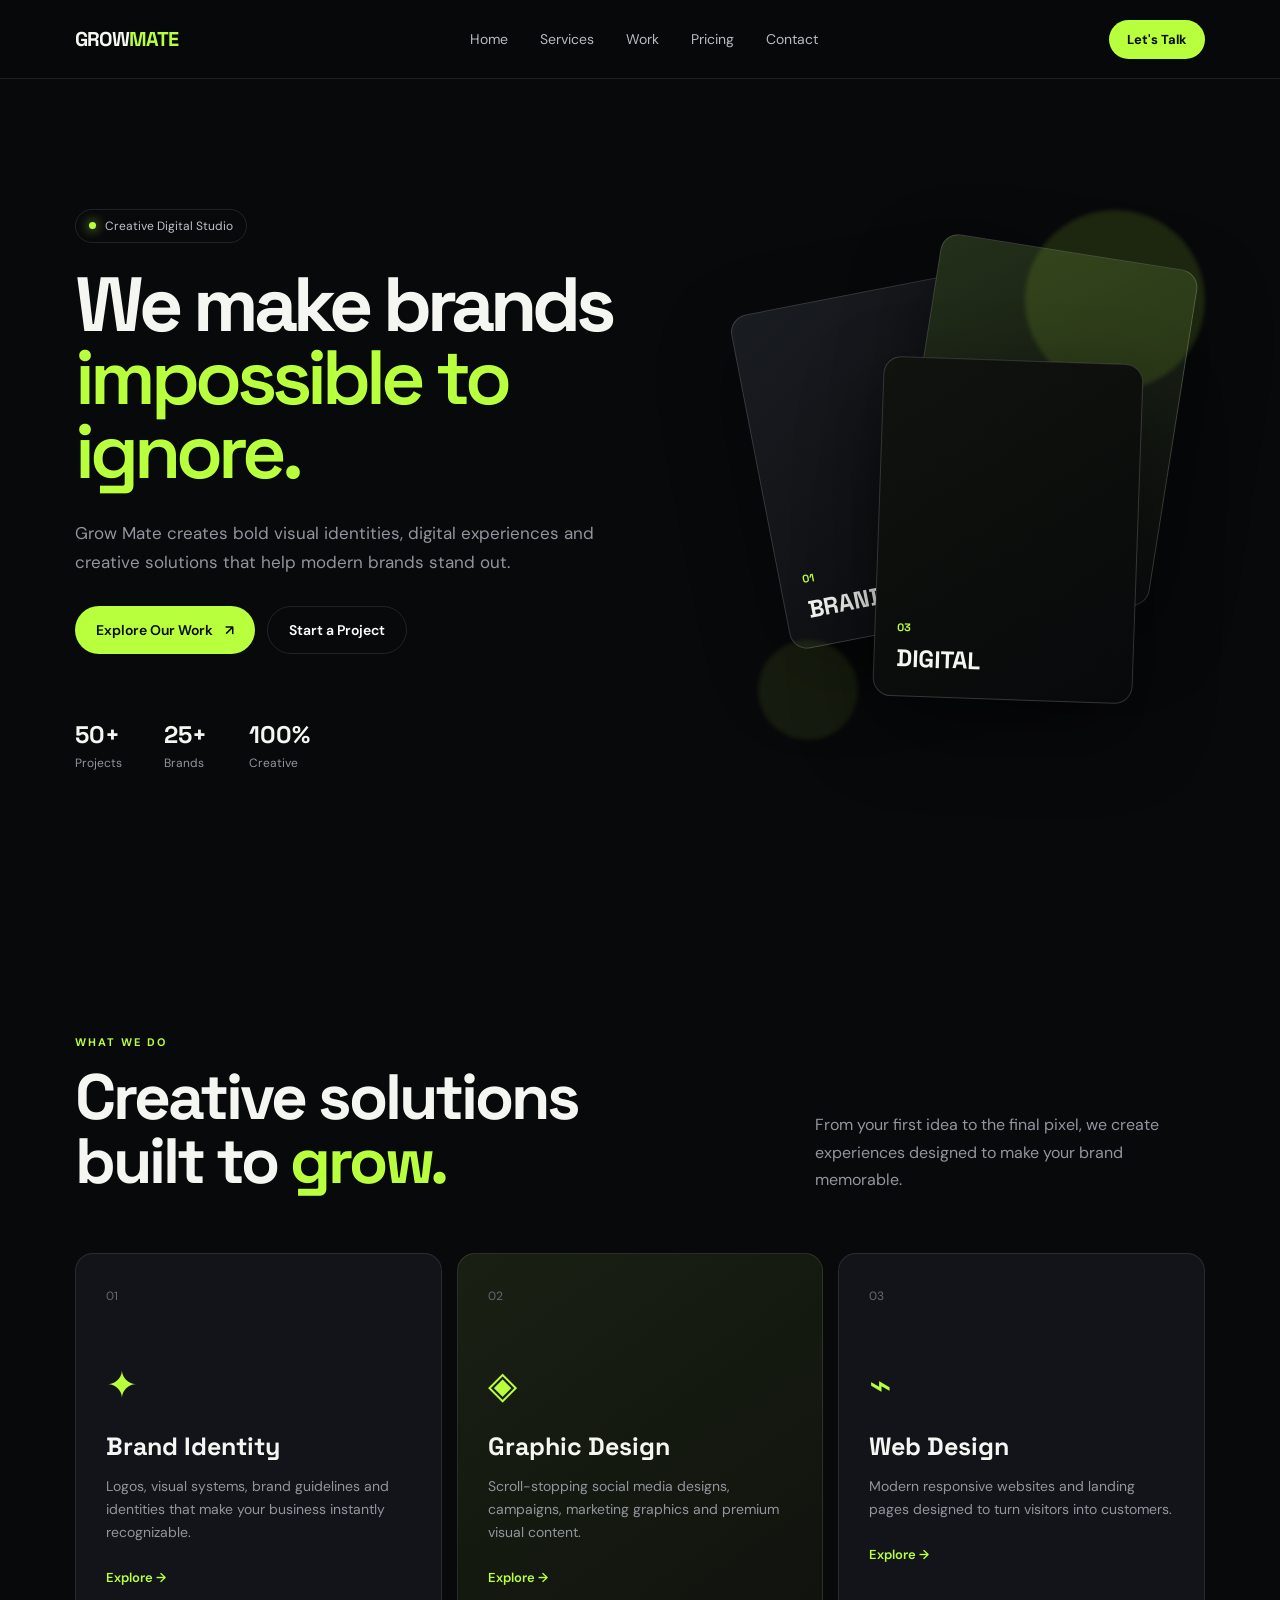
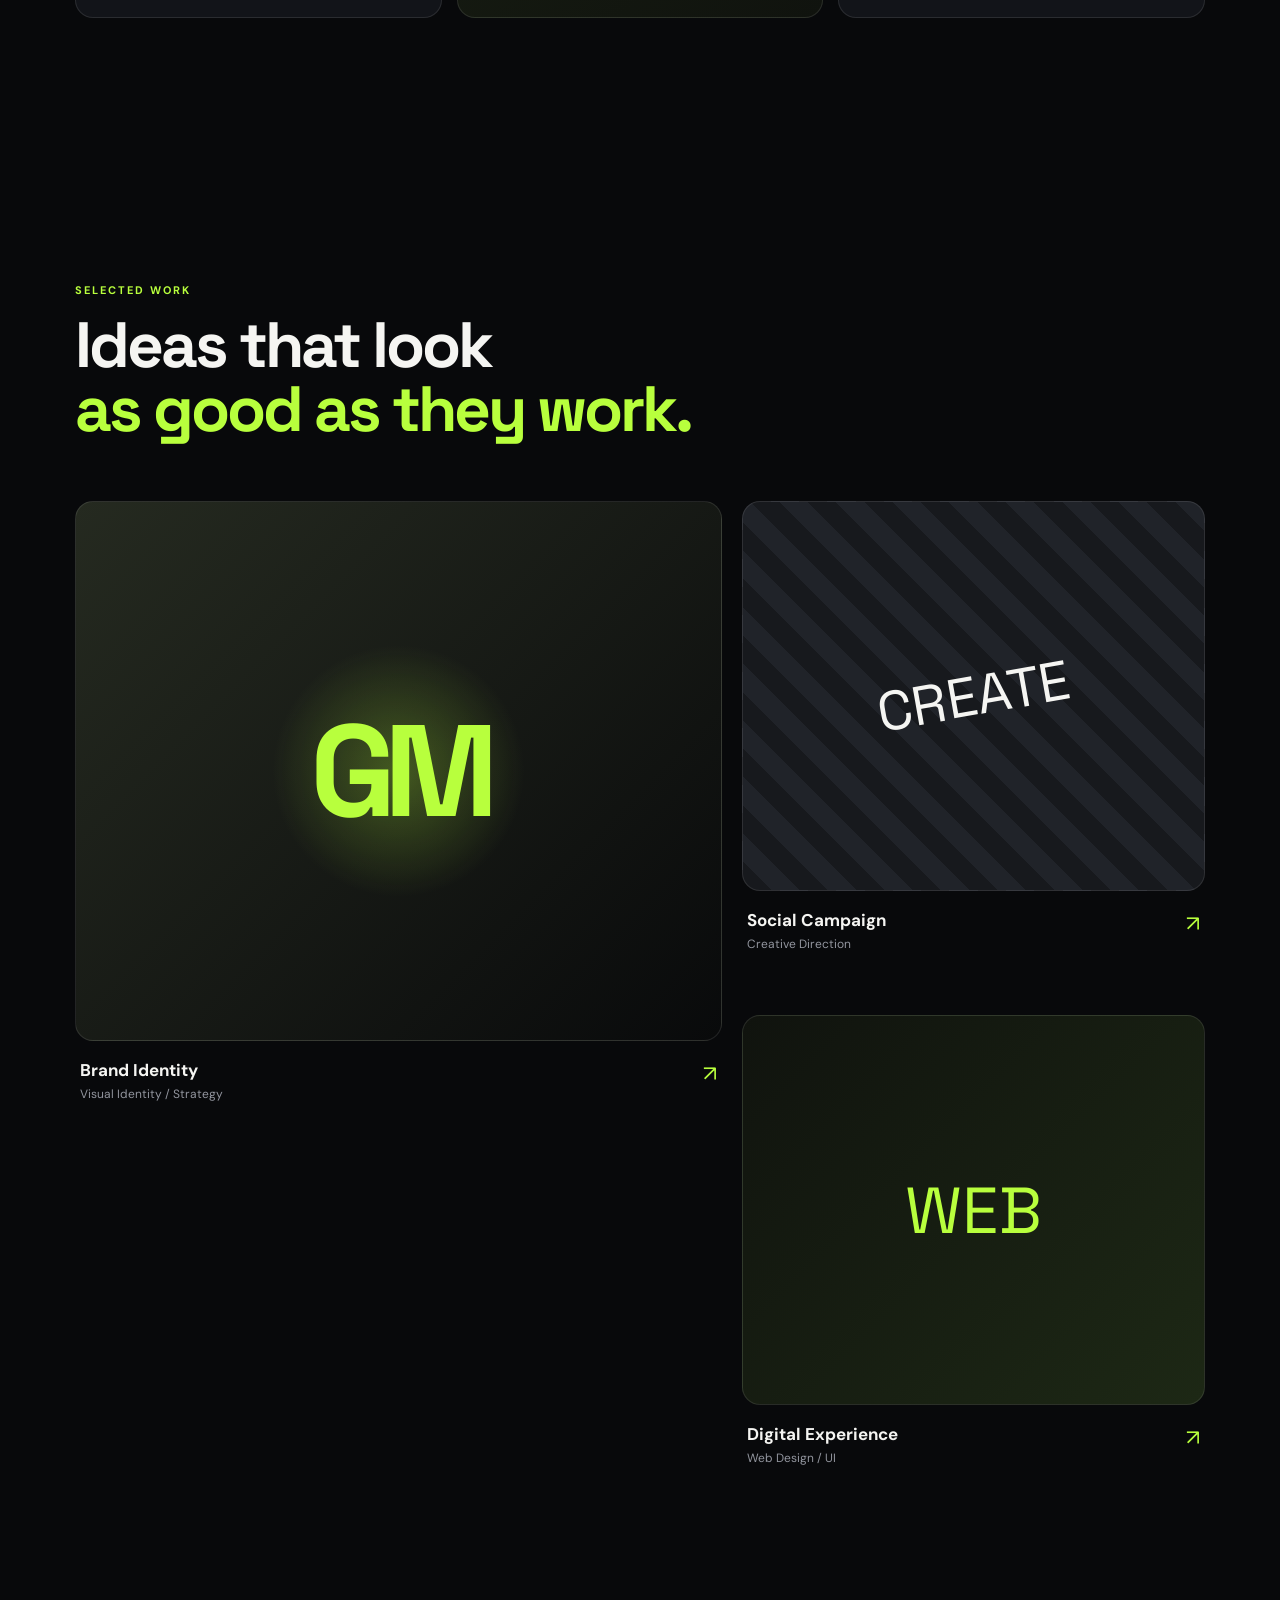
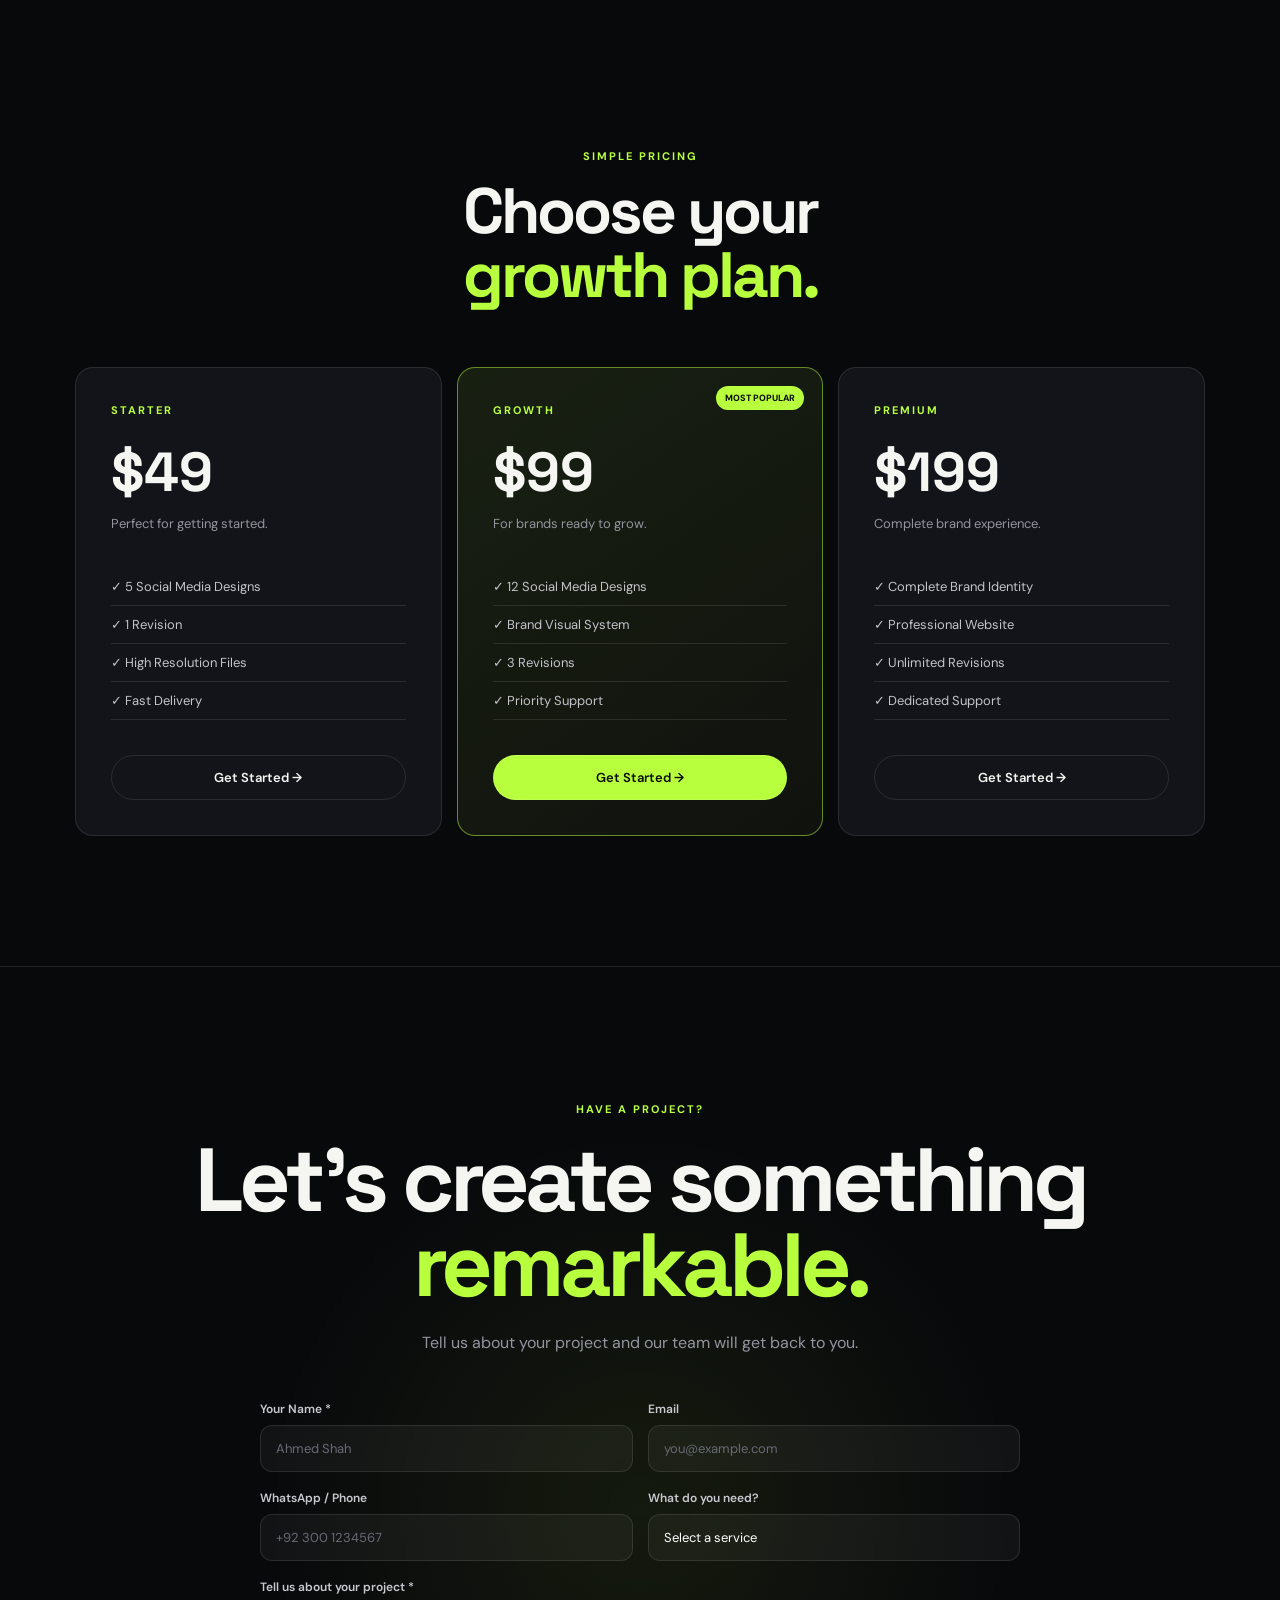
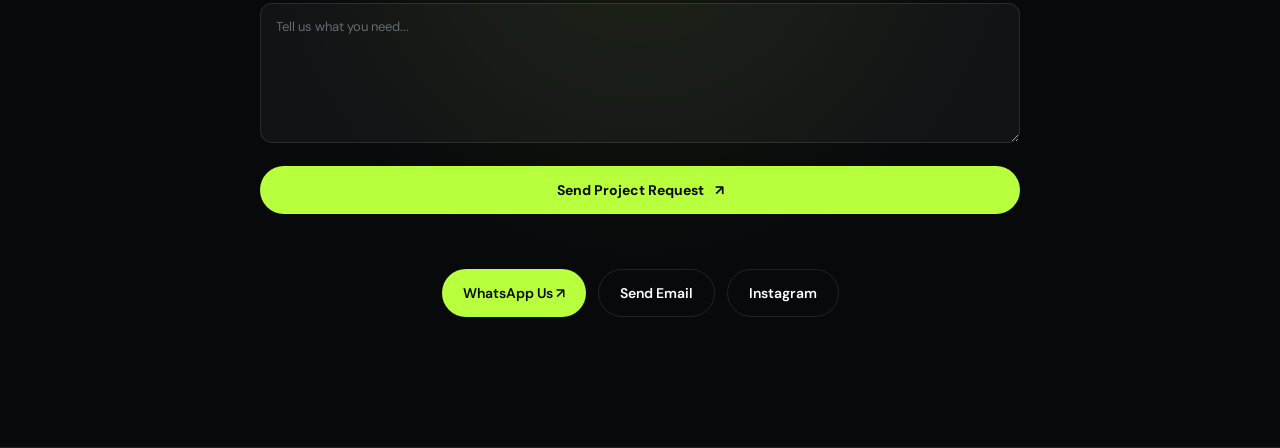
==== index.html @ d56f0ba2 "Add files via upload" ====
<!DOCTYPE html>
<html lang="en">
<head>
  <meta charset="UTF-8">
  <meta name="viewport" content="width=device-width, initial-scale=1.0">

  <title>Grow Mate — Creative Digital Studio</title>
  <meta name="description" content="Grow Mate helps brands grow with premium design and digital solutions.">

  <link rel="preconnect" href="https://fonts.googleapis.com">
  <link rel="preconnect" href="https://fonts.gstatic.com" crossorigin>
  <link href="https://fonts.googleapis.com/css2?family=DM+Sans:wght@400;500;600;700&family=Space+Grotesk:wght@500;600;700&display=swap" rel="stylesheet">

  <link rel="stylesheet" href="style.css">
</head>

<body>

  <!-- NAVBAR -->
  <header class="navbar">
    <div class="nav-container">

      <a href="#home" class="logo">
        GROW<span>MATE</span>
      </a>

      <nav class="nav-links">
        <a href="#home">Home</a>
        <a href="#services">Services</a>
        <a href="#work">Work</a>
        <a href="#pricing">Pricing</a>
        <a href="#contact">Contact</a>
      </nav>

      <a
        href="https://wa.me/923393125143"
        target="_blank"
        class="nav-btn"
      >
        Let's Talk
      </a>

    </div>
  </header>


  <!-- HERO -->
  <main>

    <section class="hero" id="home">

      <div class="hero-content">

        <div class="badge">
          <span></span>
          Creative Digital Studio
        </div>

        <h1>
          We make brands
          <strong>impossible to ignore.</strong>
        </h1>

        <p>
          Grow Mate creates bold visual identities, digital experiences
          and creative solutions that help modern brands stand out.
        </p>

        <div class="hero-buttons">

          <a href="#work" class="btn primary">
            Explore Our Work
            <span>↗</span>
          </a>

          <a href="#contact" class="btn secondary">
            Start a Project
          </a>

        </div>

        <div class="hero-stats">
          <div>
            <strong>50+</strong>
            <span>Projects</span>
          </div>

          <div>
            <strong>25+</strong>
            <span>Brands</span>
          </div>

          <div>
            <strong>100%</strong>
            <span>Creative</span>
          </div>
        </div>

      </div>


      <div class="hero-visual">

        <div class="visual-card card-one">
          <span>01</span>
          BRANDING
        </div>

        <div class="visual-card card-two">
          <span>02</span>
          DESIGN
        </div>

        <div class="visual-card card-three">
          <span>03</span>
          DIGITAL
        </div>

        <div class="orb orb-one"></div>
        <div class="orb orb-two"></div>

      </div>

    </section>


    <!-- SERVICES -->
    <section class="section" id="services">

      <div class="section-heading">
        <div>
          <span class="eyebrow">WHAT WE DO</span>
          <h2>Creative solutions<br>built to <em>grow.</em></h2>
        </div>

        <p>
          From your first idea to the final pixel, we create experiences
          designed to make your brand memorable.
        </p>
      </div>


      <div class="services-grid">

        <article class="service-card">
          <span class="service-number">01</span>
          <div class="service-icon">✦</div>
          <h3>Brand Identity</h3>
          <p>
            Logos, visual systems, brand guidelines and identities
            that make your business instantly recognizable.
          </p>
          <a href="#contact">Explore →</a>
        </article>


        <article class="service-card featured">
          <span class="service-number">02</span>
          <div class="service-icon">◈</div>
          <h3>Graphic Design</h3>
          <p>
            Scroll-stopping social media designs, campaigns,
            marketing graphics and premium visual content.
          </p>
          <a href="#contact">Explore →</a>
        </article>


        <article class="service-card">
          <span class="service-number">03</span>
          <div class="service-icon">⌁</div>
          <h3>Web Design</h3>
          <p>
            Modern responsive websites and landing pages designed
            to turn visitors into customers.
          </p>
          <a href="#contact">Explore →</a>
        </article>

      </div>

    </section>


    <!-- WORK -->
    <section class="section work-section" id="work">

      <div class="section-heading">
        <div>
          <span class="eyebrow">SELECTED WORK</span>
          <h2>Ideas that look<br><em>as good as they work.</em></h2>
        </div>
      </div>


      <div class="work-grid">

        <div class="project project-large">
          <div class="project-art art-one">
            <span>GM</span>
          </div>
          <div class="project-info">
            <div>
              <h3>Brand Identity</h3>
              <p>Visual Identity / Strategy</p>
            </div>
            <span>↗</span>
          </div>
        </div>


        <div class="project">
          <div class="project-art art-two">
            <span>CREATE</span>
          </div>
          <div class="project-info">
            <div>
              <h3>Social Campaign</h3>
              <p>Creative Direction</p>
            </div>
            <span>↗</span>
          </div>
        </div>


        <div class="project">
          <div class="project-art art-three">
            <span>WEB</span>
          </div>
          <div class="project-info">
            <div>
              <h3>Digital Experience</h3>
              <p>Web Design / UI</p>
            </div>
            <span>↗</span>
          </div>
        </div>

      </div>

    </section>


    <!-- PRICING -->
    <section class="section pricing-section" id="pricing">

      <div class="section-heading centered">
        <span class="eyebrow">SIMPLE PRICING</span>
        <h2>Choose your<br><em>growth plan.</em></h2>
      </div>


      <div class="pricing-grid">

        <article class="price-card">
          <p class="plan">STARTER</p>
          <h3>$49</h3>
          <span>Perfect for getting started.</span>

          <ul>
            <li>✓ 5 Social Media Designs</li>
            <li>✓ 1 Revision</li>
            <li>✓ High Resolution Files</li>
            <li>✓ Fast Delivery</li>
          </ul>

          <a href="#contact" class="price-btn">Get Started →</a>
        </article>


        <article class="price-card popular">
          <div class="popular-label">MOST POPULAR</div>

          <p class="plan">GROWTH</p>
          <h3>$99</h3>
          <span>For brands ready to grow.</span>

          <ul>
            <li>✓ 12 Social Media Designs</li>
            <li>✓ Brand Visual System</li>
            <li>✓ 3 Revisions</li>
            <li>✓ Priority Support</li>
          </ul>

          <a href="#contact" class="price-btn">Get Started →</a>
        </article>


        <article class="price-card">
          <p class="plan">PREMIUM</p>
          <h3>$199</h3>
          <span>Complete brand experience.</span>

          <ul>
            <li>✓ Complete Brand Identity</li>
            <li>✓ Professional Website</li>
            <li>✓ Unlimited Revisions</li>
            <li>✓ Dedicated Support</li>
          </ul>

          <a href="#contact" class="price-btn">Get Started →</a>
        </article>

      </div>

    </section>

<!-- CTA / CONTACT -->
<section class="cta" id="contact">

  <div class="cta-inner">

    <span class="eyebrow">HAVE A PROJECT?</span>

    <h2>
      Let's create something<br>
      <em>remarkable.</em>
    </h2>

    <p>
      Tell us about your project and our team will get back to you.
    </p>


    <!-- CONTACT FORM -->
    <form id="contactForm" class="contact-form">

      <div class="form-row">

        <div class="form-group">
          <label for="name">Your Name *</label>
          <input
            type="text"
            id="name"
            name="name"
            placeholder="Ahmed Shah"
            required
          >
        </div>

        <div class="form-group">
          <label for="email">Email</label>
          <input
            type="email"
            id="email"
            name="email"
            placeholder="you@example.com"
          >
        </div>

      </div>


      <div class="form-row">

        <div class="form-group">
          <label for="phone">WhatsApp / Phone</label>
          <input
            type="tel"
            id="phone"
            name="phone"
            placeholder="+92 300 1234567"
          >
        </div>

        <div class="form-group">
          <label for="service">What do you need?</label>

          <select id="service" name="service">

            <option value="">Select a service</option>
            <option value="Brand Identity">Brand Identity</option>
            <option value="Graphic Design">Graphic Design</option>
            <option value="Web Design">Web Design</option>
            <option value="Social Media Design">Social Media Design</option>
            <option value="Other">Other</option>

          </select>

        </div>

      </div>


      <div class="form-group">

        <label for="message">Tell us about your project *</label>

        <textarea
          id="message"
          name="message"
          rows="6"
          placeholder="Tell us what you need..."
          required
        ></textarea>

      </div>


      <button type="submit" class="form-submit">
        Send Project Request
        <span>↗</span>
      </button>

      <p id="formMessage" class="form-message"></p>

    </form>


    <!-- DIRECT CONTACT -->
    <div class="contact-buttons">

      <a
        href="https://wa.me/923393125143"
        target="_blank"
        class="btn primary"
      >
        WhatsApp Us ↗
      </a>

      <a
        href="mailto:growmatemgt@gmail.com"
        class="btn secondary"
      >
        Send Email
      </a>

      <a
        href="https://www.instagram.com/gmdesigns2026/?hl=en"
        target="_blank"
        class="btn secondary"
      >
        Instagram
      </a>

    </div>

  </div>

</section>
---- style.css ----
:root {
  --bg: #08090b;
  --bg-soft: #101216;
  --card: #121419;
  --text: #f5f5f2;
  --muted: #92959e;
  --line: rgba(255,255,255,.10);
  --accent: #b8ff3d;
  --accent-dark: #8bcf18;
  --max: 1180px;
}

* {
  margin: 0;
  padding: 0;
  box-sizing: border-box;
}

html {
  scroll-behavior: smooth;
}

body {
  background: var(--bg);
  color: var(--text);
  font-family: "DM Sans", sans-serif;
  overflow-x: hidden;
}

a {
  color: inherit;
  text-decoration: none;
}

.navbar {
  position: fixed;
  top: 0;
  left: 0;
  width: 100%;
  z-index: 100;
  background: rgba(8,9,11,.72);
  backdrop-filter: blur(18px);
  border-bottom: 1px solid var(--line);
}

.nav-container {
  max-width: var(--max);
  height: 78px;
  margin: auto;
  padding: 0 25px;
  display: flex;
  align-items: center;
  justify-content: space-between;
}

.logo {
  font-family: "Space Grotesk", sans-serif;
  font-weight: 700;
  font-size: 20px;
  letter-spacing: -1px;
}

.logo span {
  color: var(--accent);
}

.nav-links {
  display: flex;
  gap: 32px;
}

.nav-links a {
  color: #b8bac1;
  font-size: 14px;
  transition: .25s;
}

.nav-links a:hover {
  color: white;
}

.nav-btn {
  background: var(--accent);
  color: #080a06;
  padding: 11px 18px;
  border-radius: 50px;
  font-size: 13px;
  font-weight: 700;
  transition: .25s;
}

.nav-btn:hover,
.btn.primary:hover {
  transform: translateY(-2px);
  background: #c8ff68;
}

.hero {
  min-height: 100vh;
  max-width: var(--max);
  margin: auto;
  padding: 160px 25px 80px;
  display: grid;
  grid-template-columns: 1.1fr .9fr;
  align-items: center;
  gap: 70px;
}

.badge {
  display: inline-flex;
  align-items: center;
  gap: 9px;
  padding: 8px 13px;
  border: 1px solid var(--line);
  border-radius: 50px;
  color: #bfc2c8;
  font-size: 12px;
  margin-bottom: 25px;
}

.badge span {
  width: 7px;
  height: 7px;
  border-radius: 50%;
  background: var(--accent);
  box-shadow: 0 0 12px var(--accent);
}

.hero h1 {
  font-family: "Space Grotesk", sans-serif;
  font-size: clamp(52px, 6vw, 88px);
  line-height: .96;
  letter-spacing: -5px;
  max-width: 760px;
}

.hero h1 strong {
  display: block;
  color: var(--accent);
  font-weight: 600;
}

.hero p {
  color: var(--muted);
  max-width: 570px;
  font-size: 17px;
  line-height: 1.7;
  margin: 30px 0;
}

.hero-buttons,
.contact-buttons {
  display: flex;
  gap: 12px;
  flex-wrap: wrap;
}

.btn {
  display: inline-flex;
  align-items: center;
  justify-content: center;
  gap: 12px;
  padding: 14px 21px;
  border-radius: 50px;
  font-size: 14px;
  font-weight: 600;
  transition: .25s;
}

.btn.primary {
  background: var(--accent);
  color: #080a06;
}

.btn.secondary {
  border: 1px solid var(--line);
  color: white;
}

.btn.secondary:hover {
  background: white;
  color: black;
}

.hero-stats {
  display: flex;
  gap: 42px;
  margin-top: 65px;
}

.hero-stats div {
  display: flex;
  flex-direction: column;
  gap: 5px;
}

.hero-stats strong {
  font-size: 24px;
  font-family: "Space Grotesk";
}

.hero-stats span {
  color: var(--muted);
  font-size: 12px;
}

.hero-visual {
  height: 560px;
  position: relative;
  perspective: 1000px;
}

.visual-card {
  position: absolute;
  width: 260px;
  height: 340px;
  padding: 22px;
  display: flex;
  flex-direction: column;
  justify-content: flex-end;
  font-family: "Space Grotesk";
  font-size: 24px;
  font-weight: 700;
  border: 1px solid rgba(255,255,255,.16);
  background: linear-gradient(145deg,#191c21,#0b0c0e);
  box-shadow: 0 30px 80px rgba(0,0,0,.45);
  border-radius: 18px;
}

.visual-card span {
  font-size: 11px;
  color: var(--accent);
  margin-bottom: 8px;
}

.card-one {
  left: 30px;
  top: 80px;
  transform: rotate(-11deg);
}

.card-two {
  right: 30px;
  top: 40px;
  transform: rotate(9deg);
  background: linear-gradient(145deg,#24301a,#0b0c0e);
}

.card-three {
  left: 150px;
  top: 150px;
  transform: rotate(2deg);
  z-index: 2;
  background: linear-gradient(145deg,#10130e,#08090b);
}

.orb {
  position: absolute;
  border-radius: 50%;
  filter: blur(2px);
}

.orb-one {
  width: 180px;
  height: 180px;
  background: rgba(184,255,61,.12);
  right: 0;
  top: 0;
}

.orb-two {
  width: 100px;
  height: 100px;
  background: rgba(184,255,61,.08);
  left: 30px;
  bottom: 30px;
}

.section {
  max-width: var(--max);
  margin: auto;
  padding: 130px 25px;
}

.section-heading {
  display: flex;
  justify-content: space-between;
  align-items: flex-end;
  gap: 50px;
  margin-bottom: 60px;
}

.eyebrow {
  color: var(--accent);
  font-size: 11px;
  font-weight: 700;
  letter-spacing: 2px;
}

.section-heading h2 {
  font-family: "Space Grotesk";
  font-size: clamp(40px,5vw,65px);
  line-height: 1;
  letter-spacing: -3px;
  margin-top: 14px;
}

.section-heading em,
.cta em {
  color: var(--accent);
  font-style: normal;
}

.section-heading > p {
  max-width: 390px;
  color: var(--muted);
  line-height: 1.7;
}

.services-grid {
  display: grid;
  grid-template-columns: repeat(3,1fr);
  gap: 15px;
}

.service-card {
  min-height: 360px;
  padding: 30px;
  border: 1px solid var(--line);
  border-radius: 18px;
  background: var(--card);
  transition: .3s;
}

.service-card:hover {
  transform: translateY(-8px);
  border-color: rgba(184,255,61,.35);
}

.service-card.featured {
  background: linear-gradient(145deg,#192013,#10130e);
}

.service-number {
  color: #666a72;
  font-size: 12px;
}

.service-icon {
  font-size: 38px;
  margin: 55px 0 20px;
  color: var(--accent);
}

.service-card h3 {
  font-family: "Space Grotesk";
  font-size: 25px;
  margin-bottom: 13px;
}

.service-card p {
  color: var(--muted);
  line-height: 1.65;
  font-size: 14px;
}

.service-card a {
  display: inline-block;
  margin-top: 25px;
  color: var(--accent);
  font-size: 13px;
  font-weight: 600;
}

.work-grid {
  display: grid;
  grid-template-columns: 1.4fr 1fr;
  gap: 45px 20px;
}

.project-large {
  grid-row: span 2;
}

.project-art {
  min-height: 390px;
  border-radius: 18px;
  border: 1px solid var(--line);
  display: flex;
  align-items: center;
  justify-content: center;
  overflow: hidden;
}

.project-large .project-art {
  min-height: 540px;
}

.art-one {
  background:
    radial-gradient(circle at 50% 50%,rgba(184,255,61,.28),transparent 30%),
    linear-gradient(135deg,#252a20,#090a0b);
}

.art-one span {
  font-family: "Space Grotesk";
  font-size: 130px;
  font-weight: 700;
  color: var(--accent);
  letter-spacing: -12px;
}

.art-two {
  background:
    repeating-linear-gradient(45deg,#17191d 0 20px,#202329 20px 40px);
}

.art-two span {
  font-family: "Space Grotesk";
  font-size: 55px;
  transform: rotate(-10deg);
}

.art-three {
  background:
    linear-gradient(135deg,#10130e,#1d2815);
}

.art-three span {
  font-family: "Space Grotesk";
  font-size: 65px;
  color: var(--accent);
}

.project-info {
  display: flex;
  justify-content: space-between;
  padding: 18px 5px;
}

.project-info h3 {
  font-size: 17px;
}

.project-info p {
  color: var(--muted);
  font-size: 12px;
  margin-top: 5px;
}

.project-info > span {
  color: var(--accent);
  font-size: 22px;
}

.pricing-section {
  text-align: center;
}

.centered {
  display: block;
}

.pricing-grid {
  display: grid;
  grid-template-columns: repeat(3,1fr);
  gap: 15px;
  text-align: left;
}

.price-card {
  position: relative;
  padding: 35px;
  border: 1px solid var(--line);
  border-radius: 18px;
  background: var(--card);
}

.price-card.popular {
  border-color: rgba(184,255,61,.5);
  background: linear-gradient(145deg,#182012,#10120e);
}

.popular-label {
  position: absolute;
  top: 18px;
  right: 18px;
  color: #0b0d08;
  background: var(--accent);
  padding: 6px 9px;
  border-radius: 30px;
  font-size: 9px;
  font-weight: 800;
}

.plan {
  color: var(--accent);
  font-size: 11px;
  letter-spacing: 2px;
  font-weight: 700;
}

.price-card h3 {
  font-family: "Space Grotesk";
  font-size: 55px;
  margin: 20px 0 5px;
}

.price-card > span {
  color: var(--muted);
  font-size: 13px;
}

.price-card ul {
  list-style: none;
  margin: 35px 0;
}

.price-card li {
  color: #c2c4c9;
  padding: 10px 0;
  border-bottom: 1px solid var(--line);
  font-size: 13px;
}

.price-btn {
  display: block;
  text-align: center;
  padding: 13px;
  border-radius: 50px;
  border: 1px solid var(--line);
  font-size: 13px;
  font-weight: 600;
}

.popular .price-btn {
  background: var(--accent);
  color: #080a06;
}

.cta {
  padding: 130px 25px;
  border-top: 1px solid var(--line);
  border-bottom: 1px solid var(--line);
  text-align: center;
  background: radial-gradient(circle at center,rgba(184,255,61,.07),transparent 45%);
}

.cta h2 {
  font-family: "Space Grotesk";
  font-size: clamp(48px,7vw,90px);
  line-height: .95;
  letter-spacing: -5px;
  margin: 20px 0;
}

.cta p {
  max-width: 500px;
  margin: auto auto 30px;
  color: var(--muted);
  line-height: 1.7;
}

.contact-buttons {
  justify-content: center;
}

footer {
  max-width: var(--max);
  margin: auto;
  padding: 55px 25px 25px;
}

.footer-top {
  display: flex;
  justify-content: space-between;
  gap: 30px;
  padding-bottom: 50px;
}

.footer-top p {
  color: var(--muted);
  font-size: 13px;
  margin-top: 12px;
}

.footer-links {
  display: flex;
  gap: 25px;
  flex-wrap: wrap;
}

.footer-links a {
  color: #999ca3;
  font-size: 13px;
}

.footer-links a:hover {
  color: white;
}

.footer-bottom {
  border-top: 1px solid var(--line);
  padding-top: 20px;
  display: flex;
  justify-content: space-between;
  color: #62656c;
  font-size: 11px;
}


/* RESPONSIVE */

@media (max-width: 850px) {

  .nav-links {
    display: none;
  }

  .hero {
    grid-template-columns: 1fr;
    padding-top: 130px;
  }

  .hero-visual {
    height: 480px;
  }

  .services-grid,
  .pricing-grid {
    grid-template-columns: 1fr;
  }

  .section-heading {
    display: block;
  }

  .section-heading > p {
    margin-top: 25px;
  }

  .work-grid {
    grid-template-columns: 1fr;
  }

  .project-large {
    grid-row: auto;
  }

}

@media (max-width: 550px) {

  .nav-btn {
    display: none;
  }

  .hero h1 {
    font-size: 50px;
    letter-spacing: -3px;
  }

  .hero-stats {
    gap: 22px;
  }

  .hero-visual {
    transform: scale(.8);
    transform-origin: center;
    margin: -40px 0;
  }

  .footer-top,
  .footer-bottom {
    flex-direction: column;
  }

  .cta h2 {
    font-size: 52px;
    letter-spacing: -3px;
  }

}
/* ================================
   CONTACT FORM
================================ */

.contact-form {
  width: 100%;
  max-width: 760px;
  margin: 45px auto 35px;
  text-align: left;
}

.form-row {
  display: grid;
  grid-template-columns: 1fr 1fr;
  gap: 15px;
}

.form-group {
  margin-bottom: 18px;
}

.form-group label {
  display: block;
  margin-bottom: 8px;
  color: #c8cad0;
  font-size: 12px;
  font-weight: 600;
}

.form-group input,
.form-group select,
.form-group textarea {
  width: 100%;
  border: 1px solid rgba(255,255,255,.10);
  border-radius: 12px;
  background: rgba(255,255,255,.045);
  color: white;
  padding: 14px 15px;
  font-family: "DM Sans", sans-serif;
  font-size: 13px;
  outline: none;
  transition: .25s;
}

.form-group input::placeholder,
.form-group textarea::placeholder {
  color: #666a72;
}

.form-group select {
  appearance: none;
}

.form-group select option {
  background: #111318;
  color: white;
}

.form-group textarea {
  resize: vertical;
  min-height: 140px;
}

.form-group input:focus,
.form-group select:focus,
.form-group textarea:focus {
  border-color: rgba(184,255,61,.55);
  background: rgba(184,255,61,.035);
}

.form-submit {
  width: 100%;
  border: 0;
  border-radius: 50px;
  padding: 15px 22px;
  background: var(--accent);
  color: #080a06;
  font-family: "DM Sans", sans-serif;
  font-size: 14px;
  font-weight: 700;
  cursor: pointer;
  transition: .25s;
}

.form-submit:hover {
  background: #c8ff68;
  transform: translateY(-2px);
}

.form-submit:disabled {
  opacity: .6;
  cursor: wait;
  transform: none;
}

.form-submit span {
  margin-left: 8px;
}

.form-message {
  min-height: 20px;
  margin-top: 14px;
  text-align: center;
  font-size: 13px;
}


/* MOBILE */

@media (max-width: 600px) {

  .form-row {
    grid-template-columns: 1fr;
    gap: 0;
  }

}
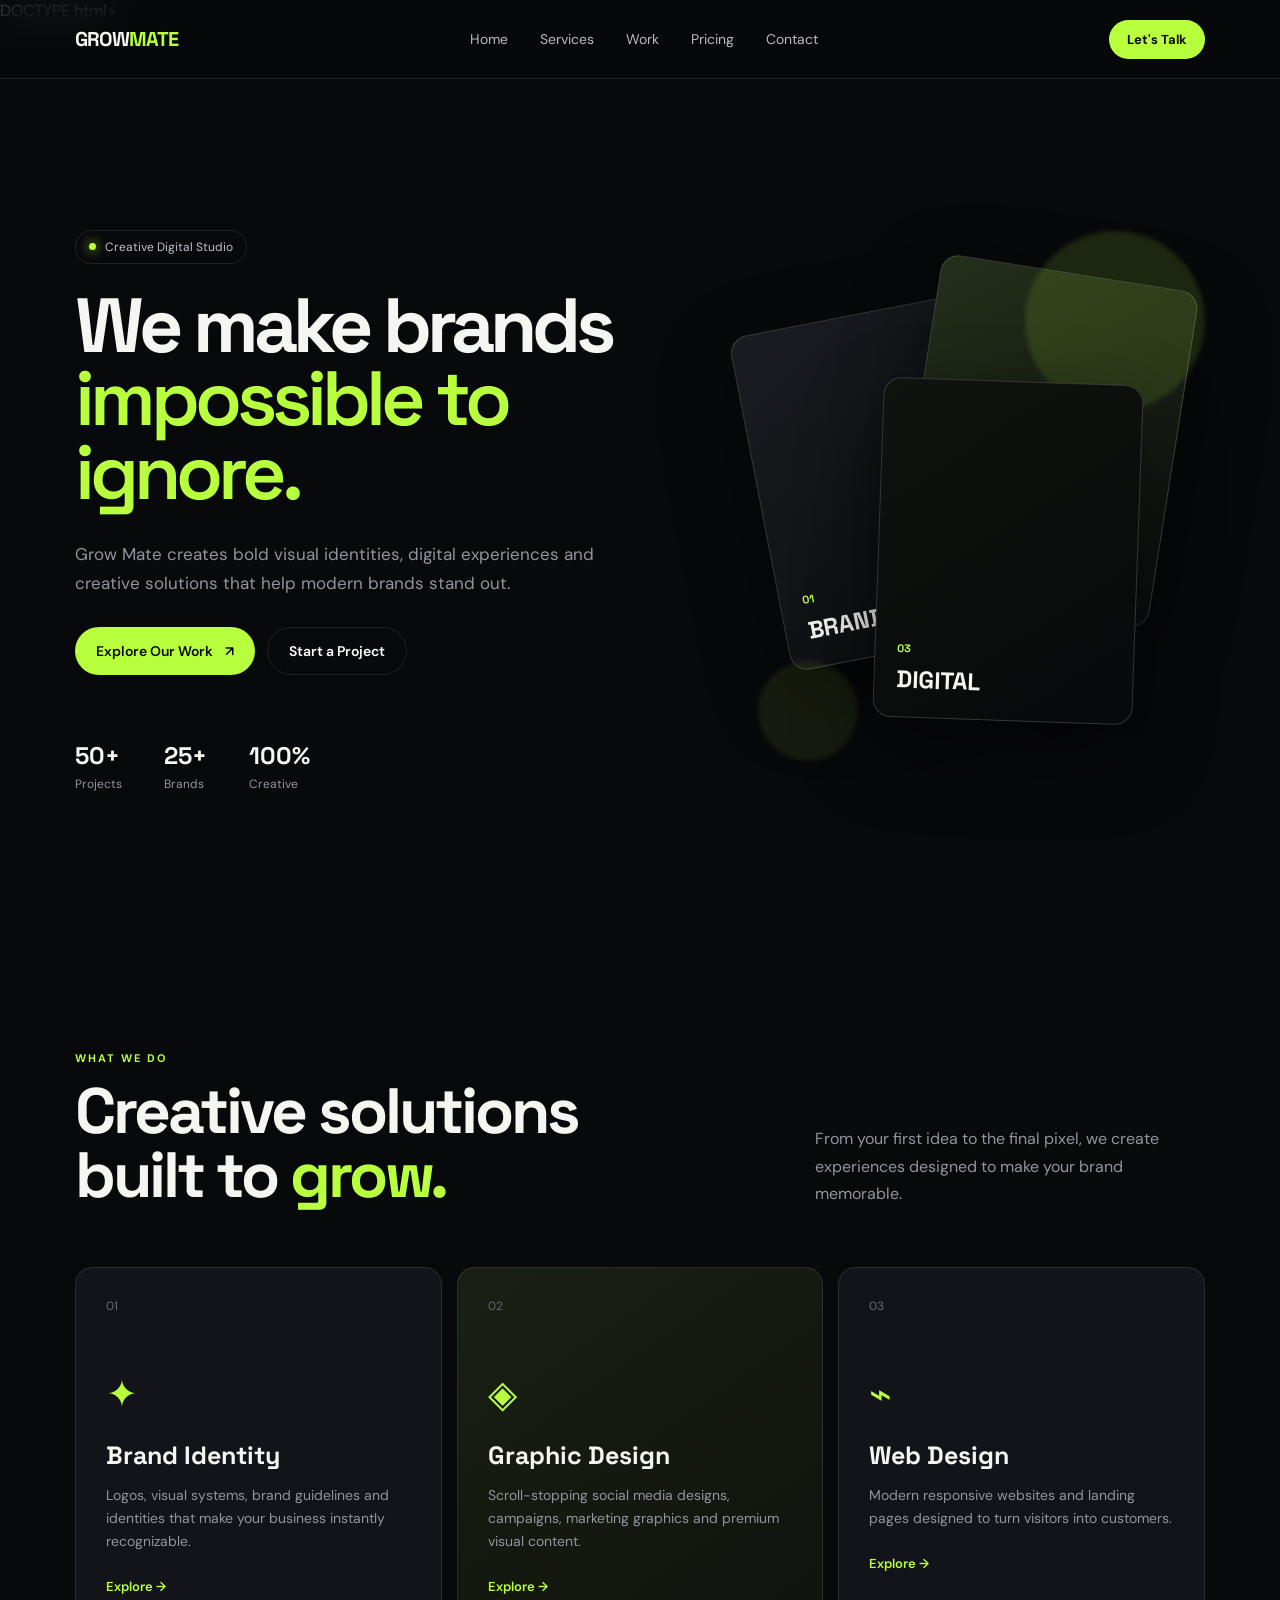
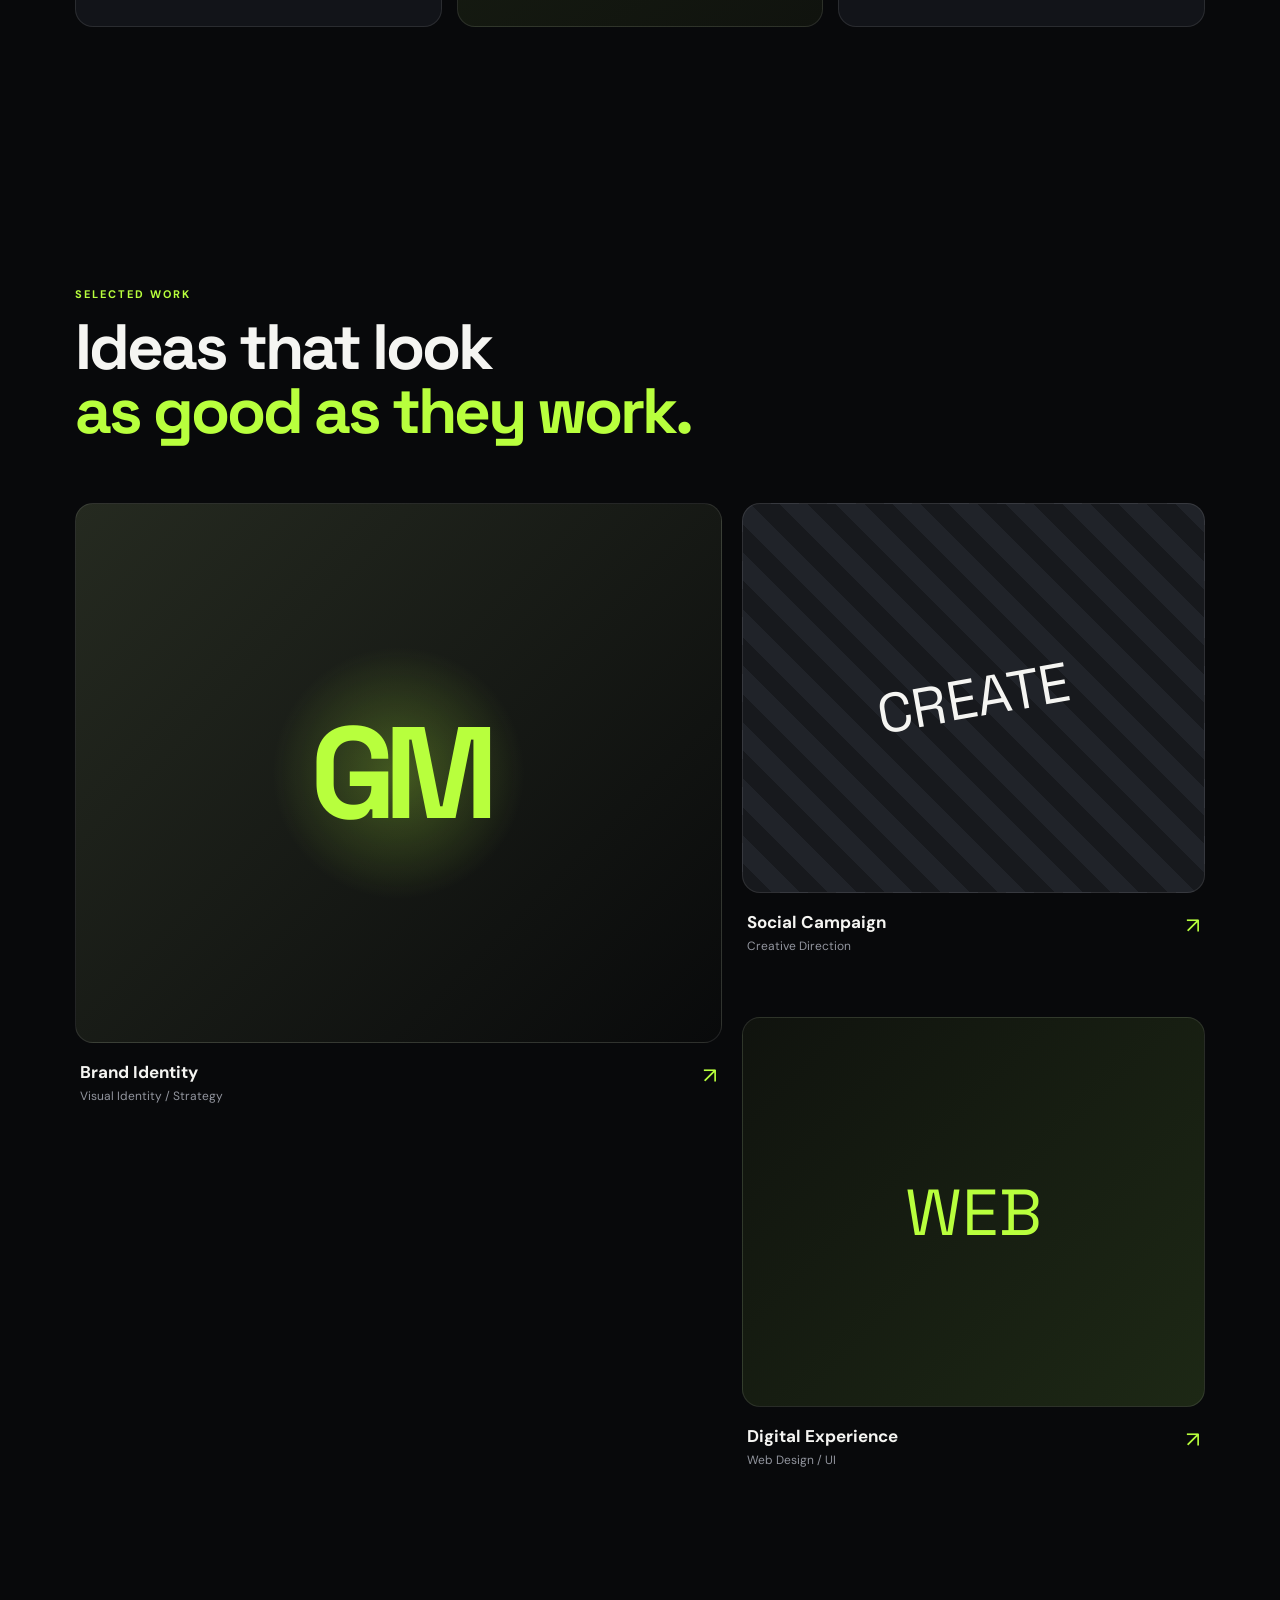
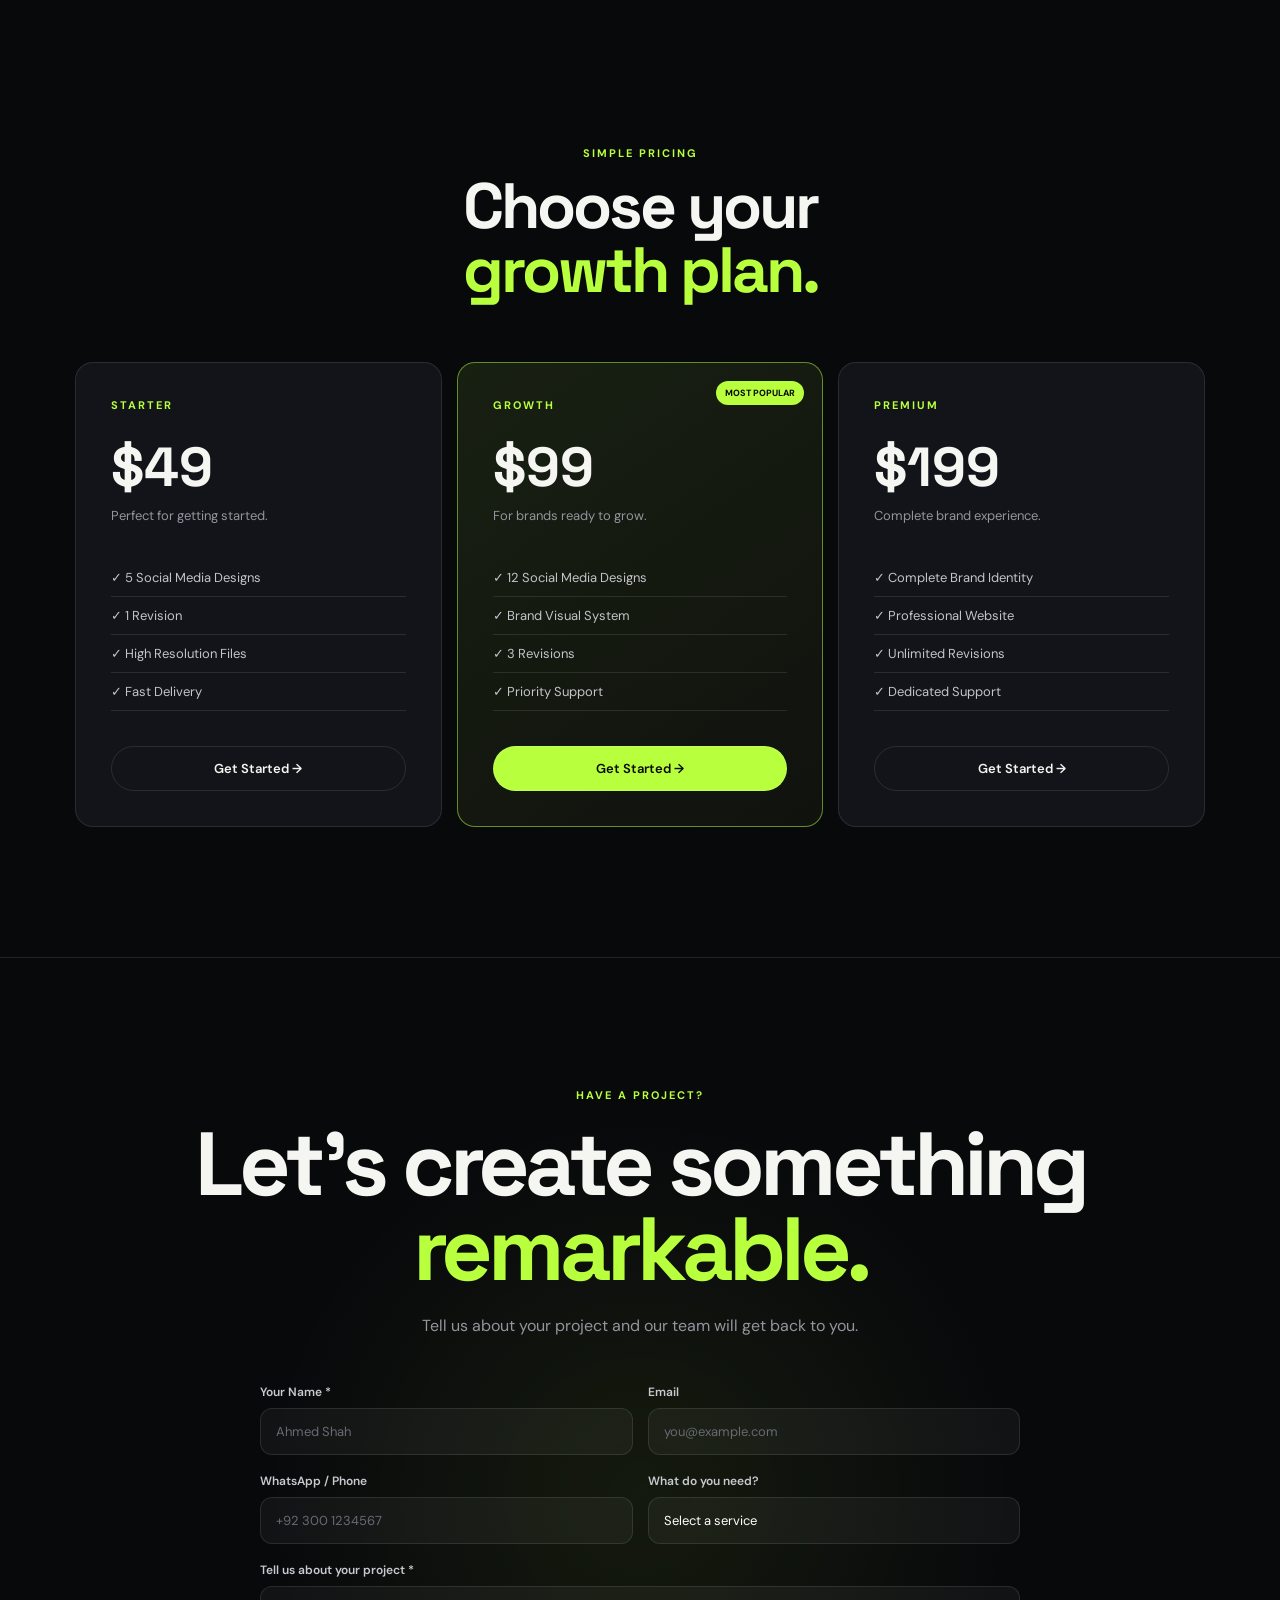
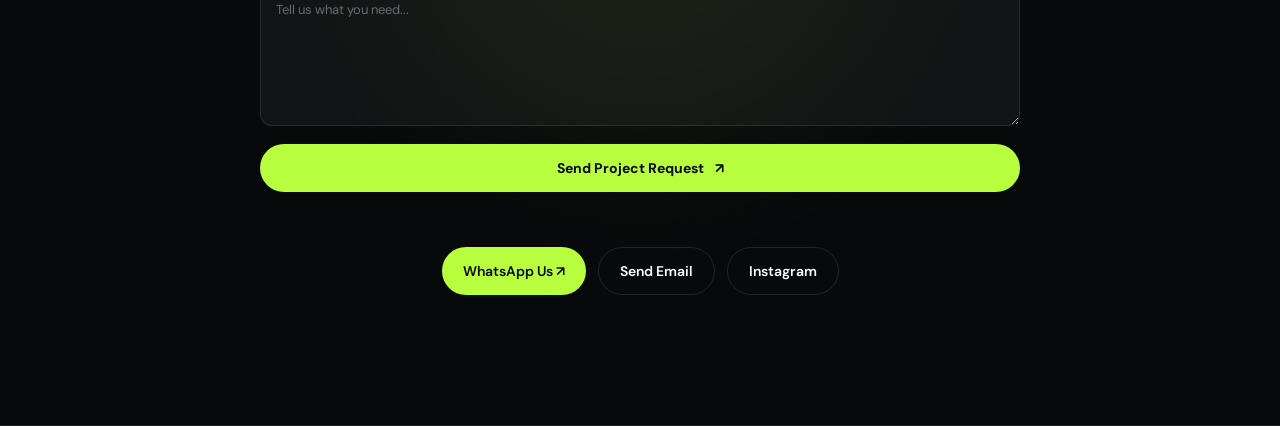
==== commit 92309793: "Update index.html" ====
--- a/index.html
+++ b/index.html
@@ -1,5 +1,5 @@
-<!DOCTYPE html>
-<html lang="en">
+DOCTYPE html>
+<htm<!l lang="en">
 <head>
   <meta charset="UTF-8">
   <meta name="viewport" content="width=device-width, initial-scale=1.0">
@@ -437,4 +437,8 @@
 
   </div>
 
-</section>+</section>
+<script src="script.js"></script>
+
+</body>
+</html>
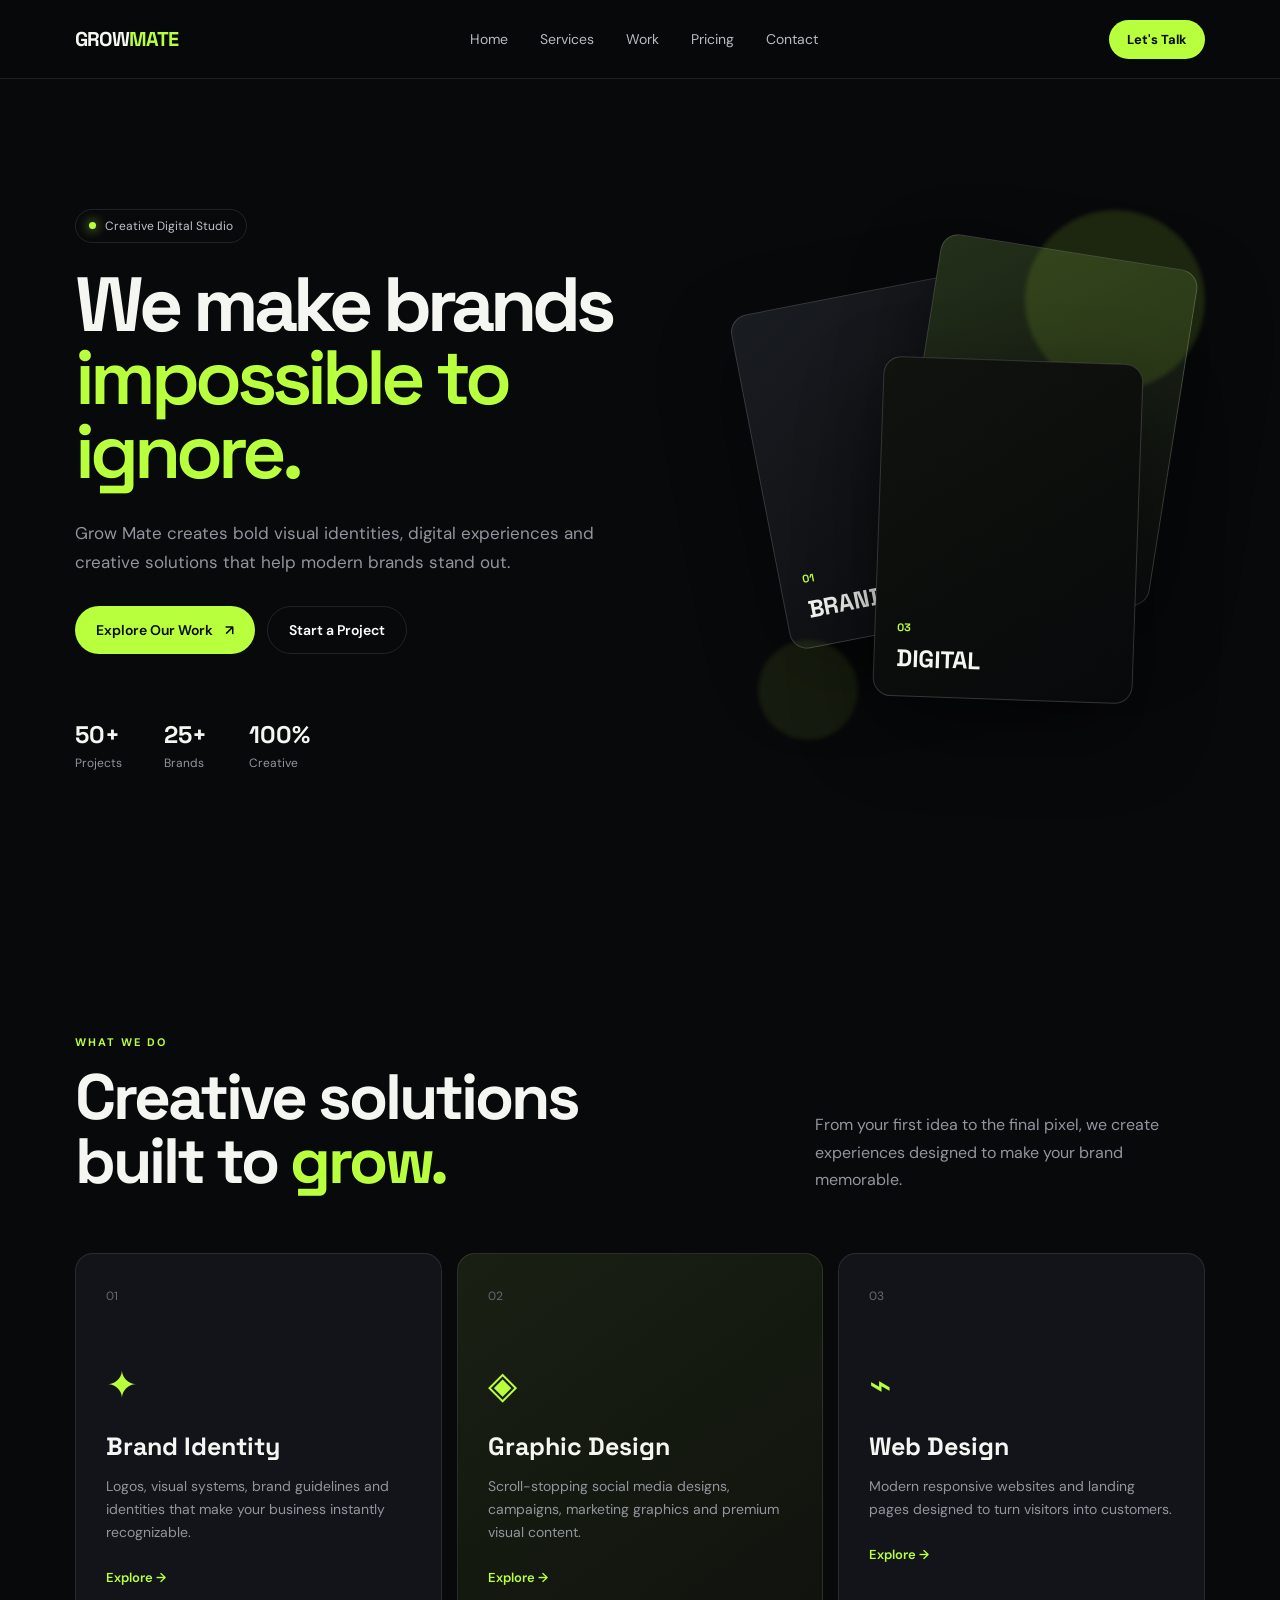
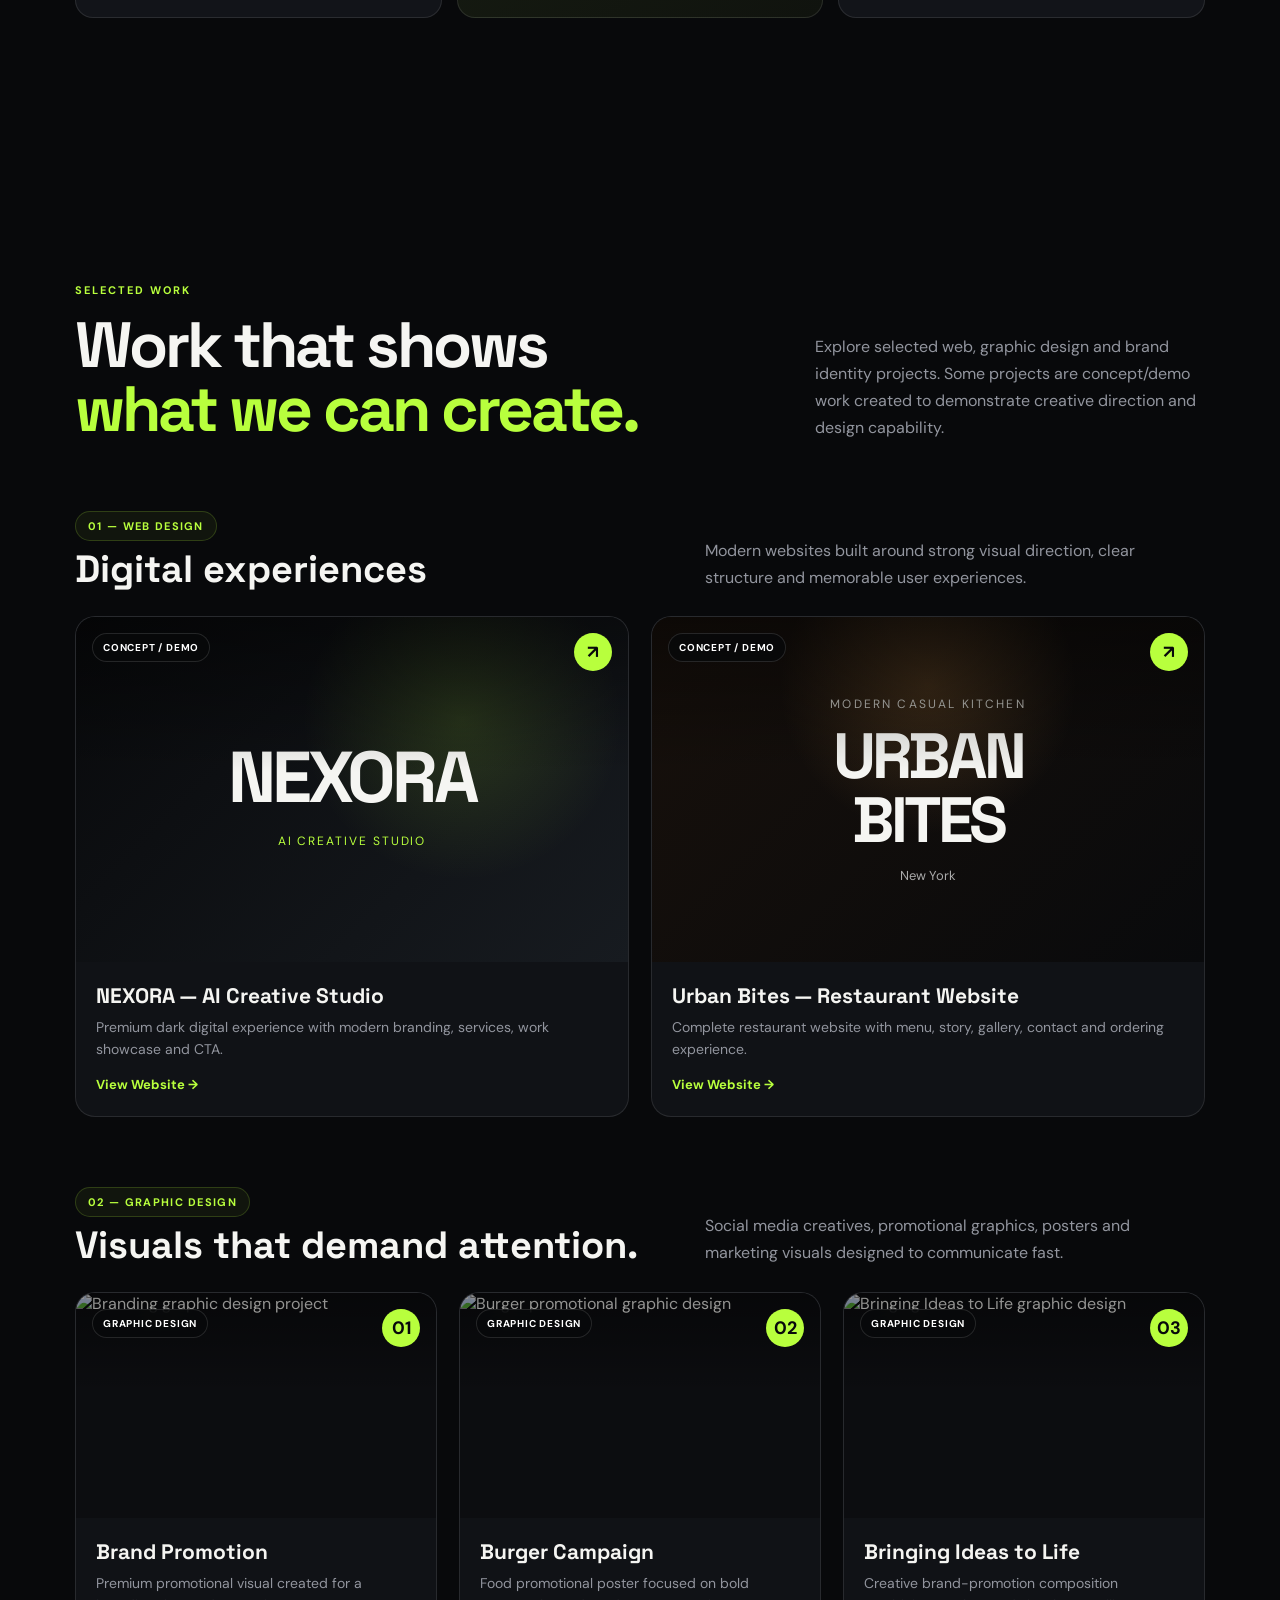
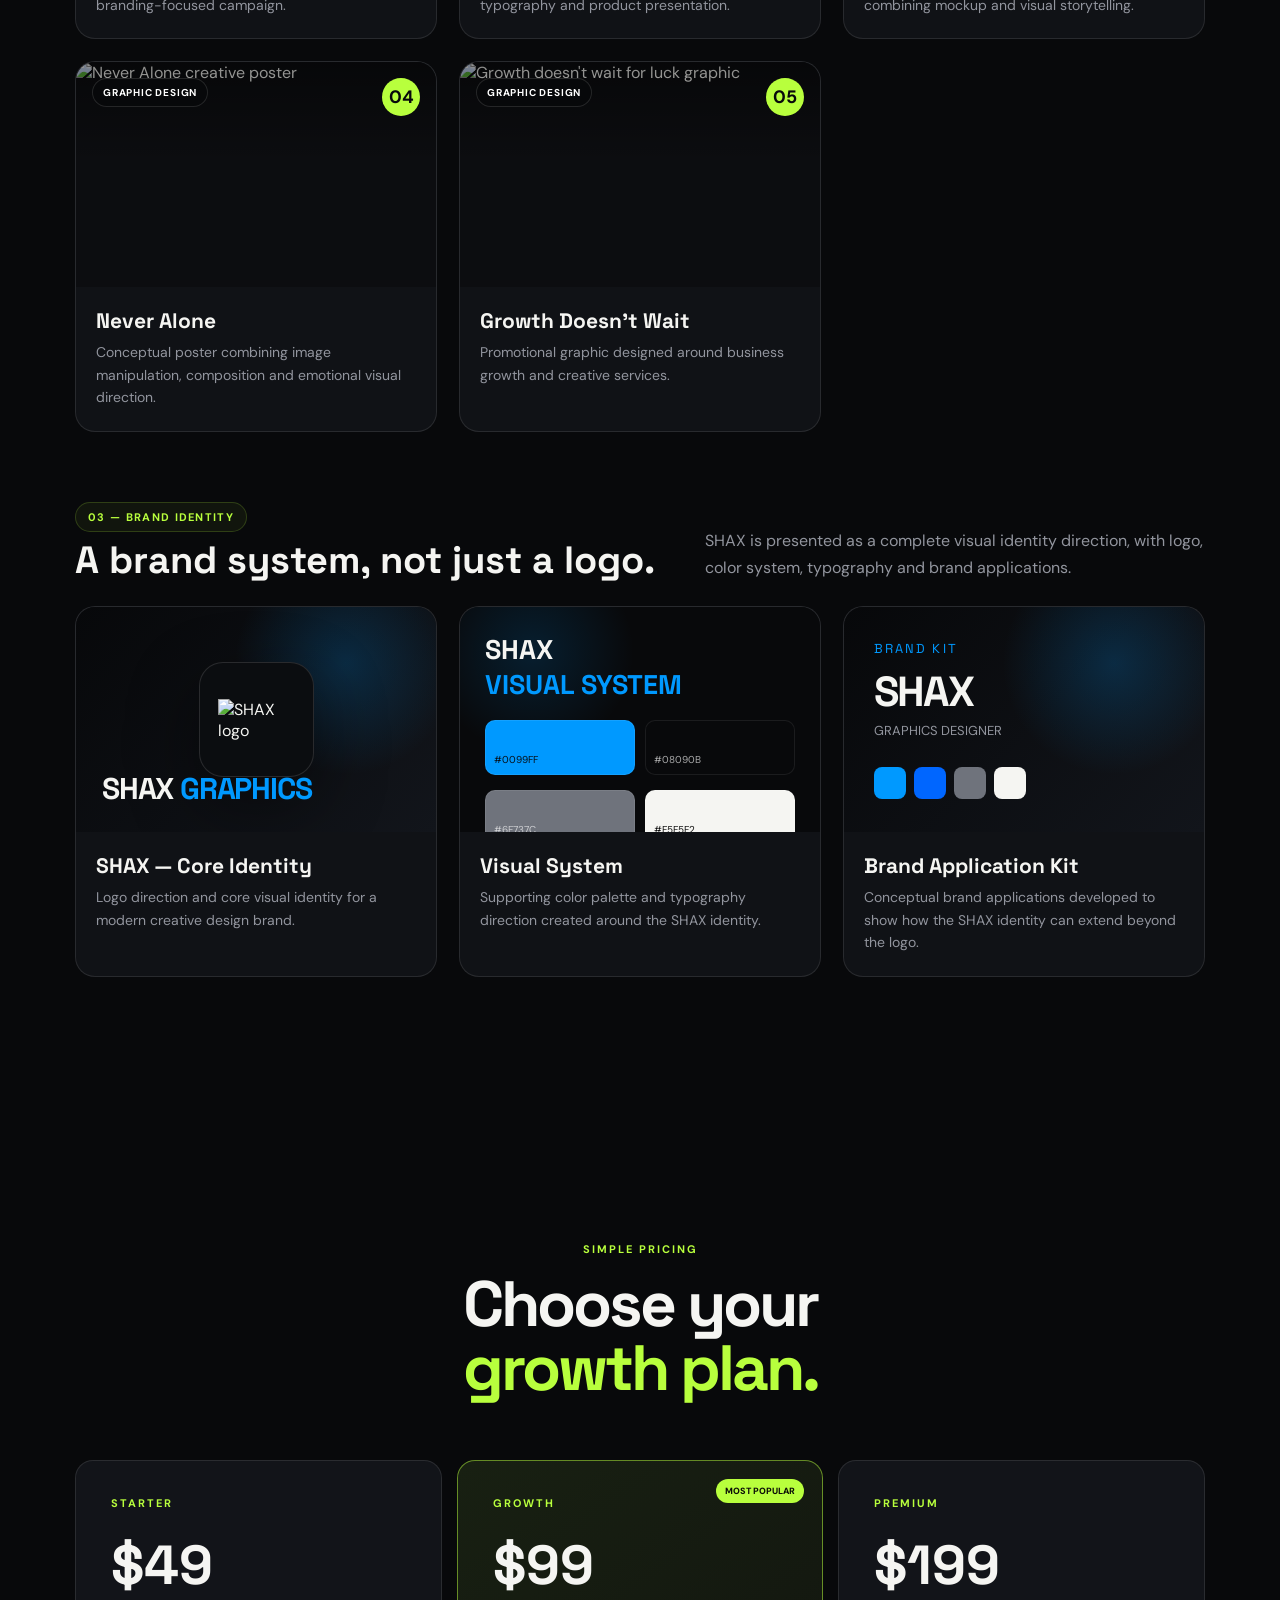
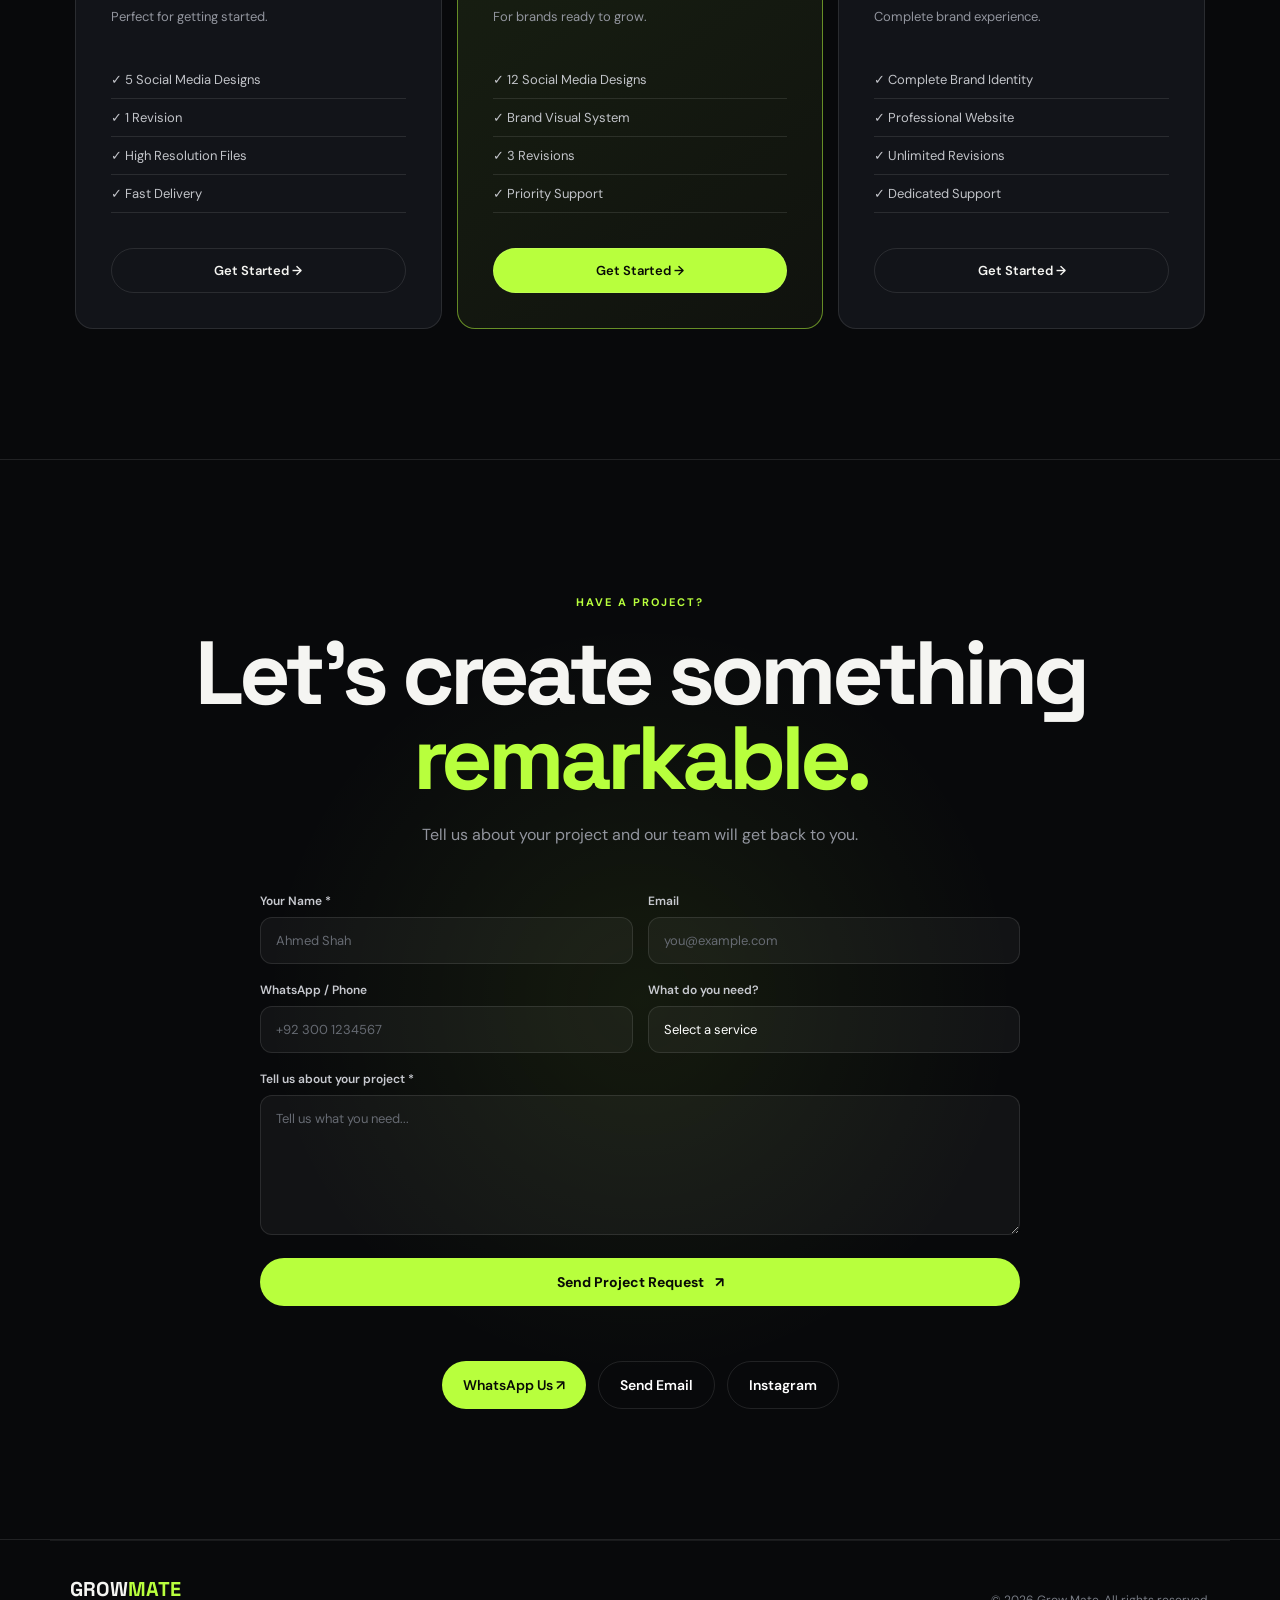
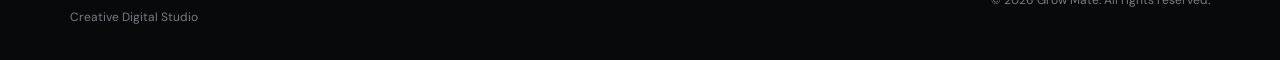
==== commit 6d9cdfaf: "Update index.html" ====
--- a/index.html
+++ b/index.html
@@ -1,23 +1,366 @@
-DOCTYPE html>
-<htm<!l lang="en">
+<!DOCTYPE html>
+<html lang="en">
 <head>
   <meta charset="UTF-8">
   <meta name="viewport" content="width=device-width, initial-scale=1.0">
 
   <title>Grow Mate — Creative Digital Studio</title>
-  <meta name="description" content="Grow Mate helps brands grow with premium design and digital solutions.">
+
+  <meta
+    name="description"
+    content="Grow Mate creates premium brand identities, graphic designs and modern websites for ambitious businesses."
+  >
 
   <link rel="preconnect" href="https://fonts.googleapis.com">
   <link rel="preconnect" href="https://fonts.gstatic.com" crossorigin>
-  <link href="https://fonts.googleapis.com/css2?family=DM+Sans:wght@400;500;600;700&family=Space+Grotesk:wght@500;600;700&display=swap" rel="stylesheet">
+
+  <link
+    href="https://fonts.googleapis.com/css2?family=DM+Sans:wght@400;500;600;700&family=Space+Grotesk:wght@500;600;700&display=swap"
+    rel="stylesheet"
+  >
 
   <link rel="stylesheet" href="style.css">
+
+  <!-- PORTFOLIO UPDATE STYLES -->
+  <style>
+
+    /* ================================
+       PORTFOLIO
+    ================================= */
+
+    .portfolio-intro {
+      max-width: 650px;
+      color: var(--muted, #92959e);
+      margin-top: 18px;
+      line-height: 1.7;
+    }
+
+    .portfolio-category {
+      margin-top: 70px;
+    }
+
+    .portfolio-category:first-child {
+      margin-top: 40px;
+    }
+
+    .portfolio-category-head {
+      display: flex;
+      justify-content: space-between;
+      align-items: flex-end;
+      gap: 30px;
+      margin-bottom: 25px;
+    }
+
+    .portfolio-category-head h3 {
+      margin: 8px 0 0;
+      font-family: "Space Grotesk", sans-serif;
+      font-size: clamp(25px, 3vw, 38px);
+      line-height: 1.1;
+    }
+
+    .portfolio-category-head p {
+      max-width: 500px;
+      margin: 0;
+      color: var(--muted, #92959e);
+      line-height: 1.7;
+    }
+
+    .portfolio-label {
+      display: inline-flex;
+      align-items: center;
+      gap: 8px;
+      padding: 7px 12px;
+      border: 1px solid rgba(184,255,61,.18);
+      background: rgba(184,255,61,.05);
+      color: #b8ff3d;
+      border-radius: 999px;
+      font-size: 11px;
+      font-weight: 700;
+      letter-spacing: .12em;
+      text-transform: uppercase;
+    }
+
+    .portfolio-grid {
+      display: grid;
+      grid-template-columns: repeat(2, minmax(0, 1fr));
+      gap: 22px;
+    }
+
+    .portfolio-grid.three {
+      grid-template-columns: repeat(3, minmax(0, 1fr));
+    }
+
+    .portfolio-card {
+      position: relative;
+      overflow: hidden;
+      border: 1px solid var(--line, rgba(255,255,255,.08));
+      border-radius: 20px;
+      background: #101216;
+      transition:
+        transform .3s ease,
+        border-color .3s ease,
+        box-shadow .3s ease;
+    }
+
+    .portfolio-card:hover {
+      transform: translateY(-6px);
+      border-color: rgba(184,255,61,.35);
+      box-shadow: 0 20px 60px rgba(0,0,0,.35);
+    }
+
+    .portfolio-image {
+      position: relative;
+      aspect-ratio: 16 / 10;
+      overflow: hidden;
+      background: #0c0d10;
+    }
+
+    .portfolio-image img {
+      width: 100%;
+      height: 100%;
+      display: block;
+      object-fit: cover;
+      transition: transform .5s ease;
+    }
+
+    .portfolio-card:hover .portfolio-image img {
+      transform: scale(1.04);
+    }
+
+    .portfolio-overlay {
+      position: absolute;
+      inset: 0;
+      display: flex;
+      justify-content: space-between;
+      align-items: flex-start;
+      padding: 16px;
+      background: linear-gradient(
+        to bottom,
+        rgba(0,0,0,.45),
+        transparent 45%
+      );
+      pointer-events: none;
+    }
+
+    .demo-badge {
+      display: inline-flex;
+      padding: 7px 10px;
+      border-radius: 999px;
+      background: rgba(8,9,11,.8);
+      border: 1px solid rgba(255,255,255,.12);
+      color: #fff;
+      font-size: 10px;
+      font-weight: 700;
+      letter-spacing: .08em;
+      text-transform: uppercase;
+      backdrop-filter: blur(10px);
+    }
+
+    .portfolio-arrow {
+      width: 38px;
+      height: 38px;
+      display: grid;
+      place-items: center;
+      border-radius: 50%;
+      background: #b8ff3d;
+      color: #08090b;
+      font-size: 18px;
+      font-weight: 700;
+    }
+
+    .portfolio-info {
+      padding: 20px 20px 22px;
+    }
+
+    .portfolio-info h4 {
+      margin: 0 0 7px;
+      font-family: "Space Grotesk", sans-serif;
+      font-size: 21px;
+      color: #f5f5f2;
+    }
+
+    .portfolio-info p {
+      margin: 0;
+      color: #92959e;
+      font-size: 14px;
+      line-height: 1.6;
+    }
+
+    .portfolio-link {
+      display: inline-flex;
+      margin-top: 15px;
+      color: #b8ff3d;
+      text-decoration: none;
+      font-size: 13px;
+      font-weight: 700;
+    }
+
+    /* ================================
+       BRAND IDENTITY VISUALS
+    ================================= */
+
+    .brand-visual {
+      aspect-ratio: 16 / 10;
+      position: relative;
+      overflow: hidden;
+      display: flex;
+      align-items: center;
+      justify-content: center;
+      background:
+        radial-gradient(circle at 75% 25%, rgba(0,153,255,.20), transparent 35%),
+        linear-gradient(135deg, #07080a, #12151b);
+    }
+
+    .brand-logo-box {
+      width: 115px;
+      height: 115px;
+      border-radius: 24px;
+      display: grid;
+      place-items: center;
+      background: #0b0d10;
+      border: 1px solid rgba(255,255,255,.12);
+      box-shadow: 0 25px 70px rgba(0,0,0,.45);
+      padding: 18px;
+    }
+
+    .brand-logo-box img {
+      max-width: 100%;
+      max-height: 100%;
+      object-fit: contain;
+    }
+
+    .brand-word {
+      position: absolute;
+      bottom: 24px;
+      left: 26px;
+      font-family: "Space Grotesk", sans-serif;
+      font-size: 30px;
+      font-weight: 700;
+      letter-spacing: -.04em;
+      color: #f5f5f2;
+    }
+
+    .brand-word span {
+      color: #0099ff;
+    }
+
+    .brand-system {
+      aspect-ratio: 16 / 10;
+      position: relative;
+      overflow: hidden;
+      padding: 25px;
+      background:
+        radial-gradient(circle at 20% 20%, rgba(0,153,255,.15), transparent 30%),
+        #08090b;
+    }
+
+    .system-title {
+      font-family: "Space Grotesk", sans-serif;
+      font-size: 27px;
+      font-weight: 700;
+      margin-bottom: 18px;
+    }
+
+    .system-row {
+      display: flex;
+      gap: 10px;
+      margin-bottom: 15px;
+    }
+
+    .system-color {
+      flex: 1;
+      height: 55px;
+      border-radius: 10px;
+      border: 1px solid rgba(255,255,255,.08);
+      display: flex;
+      align-items: flex-end;
+      padding: 8px;
+      font-size: 10px;
+      color: rgba(255,255,255,.65);
+    }
+
+    .system-blue {
+      background: #0099ff;
+      color: #06111a;
+    }
+
+    .system-dark {
+      background: #08090b;
+    }
+
+    .system-gray {
+      background: #6f737c;
+    }
+
+    .system-white {
+      background: #f5f5f2;
+      color: #111;
+    }
+
+    .system-type {
+      font-family: "Space Grotesk", sans-serif;
+      font-size: 12px;
+      color: #92959e;
+    }
+
+    .brand-card {
+      cursor: default;
+    }
+
+    /* ================================
+       RESPONSIVE
+    ================================= */
+
+    @media (max-width: 900px) {
+
+      .portfolio-grid,
+      .portfolio-grid.three {
+        grid-template-columns: 1fr;
+      }
+
+      .portfolio-category-head {
+        flex-direction: column;
+        align-items: flex-start;
+      }
+
+    }
+
+    @media (max-width: 600px) {
+
+      .portfolio-category {
+        margin-top: 50px;
+      }
+
+      .portfolio-info {
+        padding: 17px;
+      }
+
+      .portfolio-info h4 {
+        font-size: 19px;
+      }
+
+      .brand-logo-box {
+        width: 90px;
+        height: 90px;
+      }
+
+      .brand-word {
+        font-size: 24px;
+      }
+
+    }
+
+  </style>
 </head>
 
 <body>
 
-  <!-- NAVBAR -->
+  <!-- =========================================
+       NAVBAR
+  ========================================== -->
+
   <header class="navbar">
+
     <div class="nav-container">
 
       <a href="#home" class="logo">
@@ -35,16 +378,21 @@
       <a
         href="https://wa.me/923393125143"
         target="_blank"
+        rel="noopener"
         class="nav-btn"
       >
         Let's Talk
       </a>
 
     </div>
+
   </header>
 
 
-  <!-- HERO -->
+  <!-- =========================================
+       HERO
+  ========================================== -->
+
   <main>
 
     <section class="hero" id="home">
@@ -80,6 +428,7 @@
         </div>
 
         <div class="hero-stats">
+
           <div>
             <strong>50+</strong>
             <span>Projects</span>
@@ -94,6 +443,7 @@
             <strong>100%</strong>
             <span>Creative</span>
           </div>
+
         </div>
 
       </div>
@@ -124,57 +474,92 @@
     </section>
 
 
-    <!-- SERVICES -->
+    <!-- =========================================
+         SERVICES
+    ========================================== -->
+
     <section class="section" id="services">
 
       <div class="section-heading">
+
         <div>
+
           <span class="eyebrow">WHAT WE DO</span>
-          <h2>Creative solutions<br>built to <em>grow.</em></h2>
+
+          <h2>
+            Creative solutions<br>
+            built to <em>grow.</em>
+          </h2>
+
         </div>
 
         <p>
           From your first idea to the final pixel, we create experiences
           designed to make your brand memorable.
         </p>
+
       </div>
 
 
       <div class="services-grid">
 
         <article class="service-card">
+
           <span class="service-number">01</span>
+
           <div class="service-icon">✦</div>
+
           <h3>Brand Identity</h3>
+
           <p>
             Logos, visual systems, brand guidelines and identities
             that make your business instantly recognizable.
           </p>
-          <a href="#contact">Explore →</a>
+
+          <a href="#contact">
+            Explore →
+          </a>
+
         </article>
 
 
         <article class="service-card featured">
+
           <span class="service-number">02</span>
+
           <div class="service-icon">◈</div>
+
           <h3>Graphic Design</h3>
+
           <p>
             Scroll-stopping social media designs, campaigns,
             marketing graphics and premium visual content.
           </p>
-          <a href="#contact">Explore →</a>
+
+          <a href="#contact">
+            Explore →
+          </a>
+
         </article>
 
 
         <article class="service-card">
+
           <span class="service-number">03</span>
+
           <div class="service-icon">⌁</div>
+
           <h3>Web Design</h3>
+
           <p>
             Modern responsive websites and landing pages designed
             to turn visitors into customers.
           </p>
-          <a href="#contact">Explore →</a>
+
+          <a href="#contact">
+            Explore →
+          </a>
+
         </article>
 
       </div>
@@ -182,263 +567,1209 @@
     </section>
 
 
-    <!-- WORK -->
+    <!-- =========================================
+         PORTFOLIO
+    ========================================== -->
+
     <section class="section work-section" id="work">
 
       <div class="section-heading">
+
         <div>
+
           <span class="eyebrow">SELECTED WORK</span>
-          <h2>Ideas that look<br><em>as good as they work.</em></h2>
+
+          <h2>
+            Work that shows<br>
+            <em>what we can create.</em>
+          </h2>
+
         </div>
+
+        <p class="portfolio-intro">
+          Explore selected web, graphic design and brand identity projects.
+          Some projects are concept/demo work created to demonstrate
+          creative direction and design capability.
+        </p>
+
       </div>
 
 
-      <div class="work-grid">
-
-        <div class="project project-large">
-          <div class="project-art art-one">
-            <span>GM</span>
+      <!-- =====================================
+           WEB DESIGN
+      ====================================== -->
+
+      <div class="portfolio-category">
+
+        <div class="portfolio-category-head">
+
+          <div>
+
+            <span class="portfolio-label">
+              01 — Web Design
+            </span>
+
+            <h3>
+              Digital experiences
+            </h3>
+
           </div>
-          <div class="project-info">
-            <div>
-              <h3>Brand Identity</h3>
-              <p>Visual Identity / Strategy</p>
-            </div>
-            <span>↗</span>
+
+          <p>
+            Modern websites built around strong visual direction,
+            clear structure and memorable user experiences.
+          </p>
+
+        </div>
+
+
+        <div class="portfolio-grid">
+
+
+          <!-- NEXORA -->
+
+          <article class="portfolio-card">
+
+            <a
+              href="https://nexora-eight-tau.vercel.app/"
+              target="_blank"
+              rel="noopener"
+              style="text-decoration:none;color:inherit;"
+            >
+
+              <div class="portfolio-image">
+
+                <div
+                  style="
+                    width:100%;
+                    height:100%;
+                    display:flex;
+                    align-items:center;
+                    justify-content:center;
+                    background:
+                      radial-gradient(circle at 70% 30%, rgba(184,255,61,.15), transparent 35%),
+                      linear-gradient(135deg,#08090b,#171b20);
+                  "
+                >
+
+                  <div
+                    style="
+                      text-align:center;
+                      padding:30px;
+                    "
+                  >
+
+                    <div
+                      style="
+                        font-family:'Space Grotesk',sans-serif;
+                        font-size:clamp(38px,6vw,72px);
+                        font-weight:700;
+                        letter-spacing:-.06em;
+                        color:#f5f5f2;
+                      "
+                    >
+                      NEXORA
+                    </div>
+
+                    <div
+                      style="
+                        margin-top:10px;
+                        color:#b8ff3d;
+                        font-size:12px;
+                        letter-spacing:.16em;
+                        text-transform:uppercase;
+                      "
+                    >
+                      AI Creative Studio
+                    </div>
+
+                  </div>
+
+                </div>
+
+
+                <div class="portfolio-overlay">
+
+                  <span class="demo-badge">
+                    Concept / Demo
+                  </span>
+
+                  <span class="portfolio-arrow">
+                    ↗
+                  </span>
+
+                </div>
+
+              </div>
+
+
+              <div class="portfolio-info">
+
+                <h4>
+                  NEXORA — AI Creative Studio
+                </h4>
+
+                <p>
+                  Premium dark digital experience with modern
+                  branding, services, work showcase and CTA.
+                </p>
+
+                <span class="portfolio-link">
+                  View Website →
+                </span>
+
+              </div>
+
+            </a>
+
+          </article>
+
+
+          <!-- URBAN BITES -->
+
+          <article class="portfolio-card">
+
+            <a
+              href="https://urban-bites-psi.vercel.app/"
+              target="_blank"
+              rel="noopener"
+              style="text-decoration:none;color:inherit;"
+            >
+
+              <div class="portfolio-image">
+
+                <div
+                  style="
+                    width:100%;
+                    height:100%;
+                    display:flex;
+                    flex-direction:column;
+                    align-items:center;
+                    justify-content:center;
+                    padding:30px;
+                    text-align:center;
+                    background:
+                      radial-gradient(circle at 50% 20%, rgba(255,175,80,.18), transparent 38%),
+                      linear-gradient(135deg,#17100b,#090a0c);
+                  "
+                >
+
+                  <div
+                    style="
+                      font-size:12px;
+                      letter-spacing:.18em;
+                      text-transform:uppercase;
+                      color:#b9b9b4;
+                      margin-bottom:12px;
+                    "
+                  >
+                    Modern Casual Kitchen
+                  </div>
+
+                  <div
+                    style="
+                      font-family:'Space Grotesk',sans-serif;
+                      font-size:clamp(35px,5vw,64px);
+                      line-height:1;
+                      font-weight:700;
+                      color:#f5f5f2;
+                      letter-spacing:-.06em;
+                    "
+                  >
+                    URBAN<br>BITES
+                  </div>
+
+                  <div
+                    style="
+                      margin-top:15px;
+                      font-size:13px;
+                      color:#aaa;
+                    "
+                  >
+                    New York
+                  </div>
+
+                </div>
+
+
+                <div class="portfolio-overlay">
+
+                  <span class="demo-badge">
+                    Concept / Demo
+                  </span>
+
+                  <span class="portfolio-arrow">
+                    ↗
+                  </span>
+
+                </div>
+
+              </div>
+
+
+              <div class="portfolio-info">
+
+                <h4>
+                  Urban Bites — Restaurant Website
+                </h4>
+
+                <p>
+                  Complete restaurant website with menu,
+                  story, gallery, contact and ordering experience.
+                </p>
+
+                <span class="portfolio-link">
+                  View Website →
+                </span>
+
+              </div>
+
+            </a>
+
+          </article>
+
+        </div>
+
+      </div>
+
+
+      <!-- =====================================
+           GRAPHIC DESIGN
+      ====================================== -->
+
+      <div class="portfolio-category">
+
+        <div class="portfolio-category-head">
+
+          <div>
+
+            <span class="portfolio-label">
+              02 — Graphic Design
+            </span>
+
+            <h3>
+              Visuals that demand attention.
+            </h3>
+
           </div>
+
+          <p>
+            Social media creatives, promotional graphics,
+            posters and marketing visuals designed to communicate fast.
+          </p>
+
         </div>
 
 
-        <div class="project">
-          <div class="project-art art-two">
-            <span>CREATE</span>
+        <div class="portfolio-grid three">
+
+
+          <!-- DESIGN 01 -->
+
+          <article class="portfolio-card">
+
+            <div class="portfolio-image">
+
+              <img
+                src="assets/portfolio/branding.png"
+                alt="Branding graphic design project"
+                loading="lazy"
+              >
+
+              <div class="portfolio-overlay">
+
+                <span class="demo-badge">
+                  Graphic Design
+                </span>
+
+                <span class="portfolio-arrow">
+                  01
+                </span>
+
+              </div>
+
+            </div>
+
+            <div class="portfolio-info">
+
+              <h4>
+                Brand Promotion
+              </h4>
+
+              <p>
+                Premium promotional visual created
+                for a branding-focused campaign.
+              </p>
+
+            </div>
+
+          </article>
+
+
+          <!-- DESIGN 02 -->
+
+          <article class="portfolio-card">
+
+            <div class="portfolio-image">
+
+              <img
+                src="assets/portfolio/burger.png"
+                alt="Burger promotional graphic design"
+                loading="lazy"
+              >
+
+              <div class="portfolio-overlay">
+
+                <span class="demo-badge">
+                  Graphic Design
+                </span>
+
+                <span class="portfolio-arrow">
+                  02
+                </span>
+
+              </div>
+
+            </div>
+
+            <div class="portfolio-info">
+
+              <h4>
+                Burger Campaign
+              </h4>
+
+              <p>
+                Food promotional poster focused on
+                bold typography and product presentation.
+              </p>
+
+            </div>
+
+          </article>
+
+
+          <!-- DESIGN 03 -->
+
+          <article class="portfolio-card">
+
+            <div class="portfolio-image">
+
+              <img
+                src="assets/portfolio/bringing-ideas.png"
+                alt="Bringing Ideas to Life graphic design"
+                loading="lazy"
+              >
+
+              <div class="portfolio-overlay">
+
+                <span class="demo-badge">
+                  Graphic Design
+                </span>
+
+                <span class="portfolio-arrow">
+                  03
+                </span>
+
+              </div>
+
+            </div>
+
+            <div class="portfolio-info">
+
+              <h4>
+                Bringing Ideas to Life
+              </h4>
+
+              <p>
+                Creative brand-promotion composition
+                combining mockup and visual storytelling.
+              </p>
+
+            </div>
+
+          </article>
+
+
+          <!-- DESIGN 04 -->
+
+          <article class="portfolio-card">
+
+            <div class="portfolio-image">
+
+              <img
+                src="assets/portfolio/never-alone.png"
+                alt="Never Alone creative poster"
+                loading="lazy"
+              >
+
+              <div class="portfolio-overlay">
+
+                <span class="demo-badge">
+                  Graphic Design
+                </span>
+
+                <span class="portfolio-arrow">
+                  04
+                </span>
+
+              </div>
+
+            </div>
+
+            <div class="portfolio-info">
+
+              <h4>
+                Never Alone
+              </h4>
+
+              <p>
+                Conceptual poster combining image manipulation,
+                composition and emotional visual direction.
+              </p>
+
+            </div>
+
+          </article>
+
+
+          <!-- DESIGN 05 -->
+
+          <article class="portfolio-card">
+
+            <div class="portfolio-image">
+
+              <img
+                src="assets/portfolio/growth.png"
+                alt="Growth doesn't wait for luck graphic"
+                loading="lazy"
+              >
+
+              <div class="portfolio-overlay">
+
+                <span class="demo-badge">
+                  Graphic Design
+                </span>
+
+                <span class="portfolio-arrow">
+                  05
+                </span>
+
+              </div>
+
+            </div>
+
+            <div class="portfolio-info">
+
+              <h4>
+                Growth Doesn't Wait
+              </h4>
+
+              <p>
+                Promotional graphic designed around
+                business growth and creative services.
+              </p>
+
+            </div>
+
+          </article>
+
+        </div>
+
+      </div>
+
+
+      <!-- =====================================
+           BRAND IDENTITY
+      ====================================== -->
+
+      <div class="portfolio-category">
+
+        <div class="portfolio-category-head">
+
+          <div>
+
+            <span class="portfolio-label">
+              03 — Brand Identity
+            </span>
+
+            <h3>
+              A brand system, not just a logo.
+            </h3>
+
           </div>
-          <div class="project-info">
-            <div>
-              <h3>Social Campaign</h3>
-              <p>Creative Direction</p>
-            </div>
-            <span>↗</span>
+
+          <p>
+            SHAX is presented as a complete visual identity direction,
+            with logo, color system, typography and brand applications.
+          </p>
+
+        </div>
+
+
+        <div class="portfolio-grid three">
+
+
+          <!-- SHAX LOGO -->
+
+          <article class="portfolio-card brand-card">
+
+            <div class="brand-visual">
+
+              <div class="brand-logo-box">
+
+                <img
+                  src="assets/portfolio/shax-logo.png"
+                  alt="SHAX logo"
+                  loading="lazy"
+                >
+
+              </div>
+
+              <div class="brand-word">
+                SHAX <span>GRAPHICS</span>
+              </div>
+
+            </div>
+
+            <div class="portfolio-info">
+
+              <h4>
+                SHAX — Core Identity
+              </h4>
+
+              <p>
+                Logo direction and core visual identity
+                for a modern creative design brand.
+              </p>
+
+            </div>
+
+          </article>
+
+
+          <!-- SHAX VISUAL SYSTEM -->
+
+          <article class="portfolio-card brand-card">
+
+            <div class="brand-system">
+
+              <div class="system-title">
+                SHAX<br>
+                <span style="color:#0099ff;">
+                  VISUAL SYSTEM
+                </span>
+              </div>
+
+              <div class="system-row">
+
+                <div class="system-color system-blue">
+                  #0099FF
+                </div>
+
+                <div class="system-color system-dark">
+                  #08090B
+                </div>
+
+              </div>
+
+              <div class="system-row">
+
+                <div class="system-color system-gray">
+                  #6F737C
+                </div>
+
+                <div class="system-color system-white">
+                  #F5F5F2
+                </div>
+
+              </div>
+
+              <div class="system-type">
+                Space Grotesk / DM Sans
+              </div>
+
+            </div>
+
+            <div class="portfolio-info">
+
+              <h4>
+                Visual System
+              </h4>
+
+              <p>
+                Supporting color palette and typography
+                direction created around the SHAX identity.
+              </p>
+
+            </div>
+
+          </article>
+
+
+          <!-- SHAX BRAND KIT -->
+
+          <article class="portfolio-card brand-card">
+
+            <div
+              class="brand-visual"
+              style="
+                justify-content:flex-start;
+                padding:30px;
+              "
+            >
+
+              <div>
+
+                <div
+                  style="
+                    font-family:'Space Grotesk',sans-serif;
+                    font-size:13px;
+                    letter-spacing:.16em;
+                    color:#0099ff;
+                    text-transform:uppercase;
+                    margin-bottom:15px;
+                  "
+                >
+                  Brand Kit
+                </div>
+
+                <div
+                  style="
+                    font-family:'Space Grotesk',sans-serif;
+                    font-size:42px;
+                    font-weight:700;
+                    line-height:.95;
+                    letter-spacing:-.05em;
+                  "
+                >
+                  SHAX
+                </div>
+
+                <div
+                  style="
+                    margin-top:10px;
+                    color:#92959e;
+                    font-size:13px;
+                  "
+                >
+                  GRAPHICS DESIGNER
+                </div>
+
+                <div
+                  style="
+                    margin-top:28px;
+                    display:flex;
+                    gap:8px;
+                  "
+                >
+
+                  <span
+                    style="
+                      width:32px;
+                      height:32px;
+                      border-radius:8px;
+                      background:#0099ff;
+                      display:block;
+                    "
+                  ></span>
+
+                  <span
+                    style="
+                      width:32px;
+                      height:32px;
+                      border-radius:8px;
+                      background:#0066ff;
+                      display:block;
+                    "
+                  ></span>
+
+                  <span
+                    style="
+                      width:32px;
+                      height:32px;
+                      border-radius:8px;
+                      background:#6f737c;
+                      display:block;
+                    "
+                  ></span>
+
+                  <span
+                    style="
+                      width:32px;
+                      height:32px;
+                      border-radius:8px;
+                      background:#f5f5f2;
+                      display:block;
+                    "
+                  ></span>
+
+                </div>
+
+              </div>
+
+            </div>
+
+            <div class="portfolio-info">
+
+              <h4>
+                Brand Application Kit
+              </h4>
+
+              <p>
+                Conceptual brand applications developed
+                to show how the SHAX identity can extend beyond the logo.
+              </p>
+
+            </div>
+
+          </article>
+
+        </div>
+
+      </div>
+
+    </section>
+
+
+    <!-- =========================================
+         PRICING
+    ========================================== -->
+
+    <section class="section pricing-section" id="pricing">
+
+      <div class="section-heading centered">
+
+        <span class="eyebrow">
+          SIMPLE PRICING
+        </span>
+
+        <h2>
+          Choose your<br>
+          <em>growth plan.</em>
+        </h2>
+
+      </div>
+
+
+      <div class="pricing-grid">
+
+
+        <!-- STARTER -->
+
+        <article class="price-card">
+
+          <p class="plan">
+            STARTER
+          </p>
+
+          <h3>
+            $49
+          </h3>
+
+          <span>
+            Perfect for getting started.
+          </span>
+
+          <ul>
+
+            <li>
+              ✓ 5 Social Media Designs
+            </li>
+
+            <li>
+              ✓ 1 Revision
+            </li>
+
+            <li>
+              ✓ High Resolution Files
+            </li>
+
+            <li>
+              ✓ Fast Delivery
+            </li>
+
+          </ul>
+
+          <a
+            href="#contact"
+            class="price-btn"
+          >
+            Get Started →
+          </a>
+
+        </article>
+
+
+        <!-- GROWTH -->
+
+        <article class="price-card popular">
+
+          <div class="popular-label">
+            MOST POPULAR
           </div>
+
+          <p class="plan">
+            GROWTH
+          </p>
+
+          <h3>
+            $99
+          </h3>
+
+          <span>
+            For brands ready to grow.
+          </span>
+
+          <ul>
+
+            <li>
+              ✓ 12 Social Media Designs
+            </li>
+
+            <li>
+              ✓ Brand Visual System
+            </li>
+
+            <li>
+              ✓ 3 Revisions
+            </li>
+
+            <li>
+              ✓ Priority Support
+            </li>
+
+          </ul>
+
+          <a
+            href="#contact"
+            class="price-btn"
+          >
+            Get Started →
+          </a>
+
+        </article>
+
+
+        <!-- PREMIUM -->
+
+        <article class="price-card">
+
+          <p class="plan">
+            PREMIUM
+          </p>
+
+          <h3>
+            $199
+          </h3>
+
+          <span>
+            Complete brand experience.
+          </span>
+
+          <ul>
+
+            <li>
+              ✓ Complete Brand Identity
+            </li>
+
+            <li>
+              ✓ Professional Website
+            </li>
+
+            <li>
+              ✓ Unlimited Revisions
+            </li>
+
+            <li>
+              ✓ Dedicated Support
+            </li>
+
+          </ul>
+
+          <a
+            href="#contact"
+            class="price-btn"
+          >
+            Get Started →
+          </a>
+
+        </article>
+
+      </div>
+
+    </section>
+
+
+    <!-- =========================================
+         CONTACT / CTA
+    ========================================== -->
+
+    <section class="cta" id="contact">
+
+      <div class="cta-inner">
+
+        <span class="eyebrow">
+          HAVE A PROJECT?
+        </span>
+
+        <h2>
+          Let's create something<br>
+          <em>remarkable.</em>
+        </h2>
+
+        <p>
+          Tell us about your project and our team will get back to you.
+        </p>
+
+
+        <!-- CONTACT FORM -->
+
+        <form
+          id="contactForm"
+          class="contact-form"
+        >
+
+          <div class="form-row">
+
+
+            <div class="form-group">
+
+              <label for="name">
+                Your Name *
+              </label>
+
+              <input
+                type="text"
+                id="name"
+                name="name"
+                placeholder="Ahmed Shah"
+                required
+              >
+
+            </div>
+
+
+            <div class="form-group">
+
+              <label for="email">
+                Email
+              </label>
+
+              <input
+                type="email"
+                id="email"
+                name="email"
+                placeholder="you@example.com"
+              >
+
+            </div>
+
+          </div>
+
+
+          <div class="form-row">
+
+
+            <div class="form-group">
+
+              <label for="phone">
+                WhatsApp / Phone
+              </label>
+
+              <input
+                type="tel"
+                id="phone"
+                name="phone"
+                placeholder="+92 300 1234567"
+              >
+
+            </div>
+
+
+            <div class="form-group">
+
+              <label for="service">
+                What do you need?
+              </label>
+
+              <select
+                id="service"
+                name="service"
+              >
+
+                <option value="">
+                  Select a service
+                </option>
+
+                <option value="Brand Identity">
+                  Brand Identity
+                </option>
+
+                <option value="Graphic Design">
+                  Graphic Design
+                </option>
+
+                <option value="Web Design">
+                  Web Design
+                </option>
+
+                <option value="Social Media Design">
+                  Social Media Design
+                </option>
+
+                <option value="Other">
+                  Other
+                </option>
+
+              </select>
+
+            </div>
+
+          </div>
+
+
+          <div class="form-group">
+
+            <label for="message">
+              Tell us about your project *
+            </label>
+
+            <textarea
+              id="message"
+              name="message"
+              rows="6"
+              placeholder="Tell us what you need..."
+              required
+            ></textarea>
+
+          </div>
+
+
+          <button
+            type="submit"
+            class="form-submit"
+          >
+
+            Send Project Request
+
+            <span>
+              ↗
+            </span>
+
+          </button>
+
+
+          <p
+            id="formMessage"
+            class="form-message"
+          ></p>
+
+        </form>
+
+
+        <!-- DIRECT CONTACT -->
+
+        <div class="contact-buttons">
+
+
+          <a
+            href="https://wa.me/923393125143"
+            target="_blank"
+            rel="noopener"
+            class="btn primary"
+          >
+            WhatsApp Us ↗
+          </a>
+
+
+          <a
+            href="mailto:growmatemgt@gmail.com"
+            class="btn secondary"
+          >
+            Send Email
+          </a>
+
+
+          <a
+            href="https://www.instagram.com/gmdesigns2026/?hl=en"
+            target="_blank"
+            rel="noopener"
+            class="btn secondary"
+          >
+            Instagram
+          </a>
+
         </div>
 
-
-        <div class="project">
-          <div class="project-art art-three">
-            <span>WEB</span>
-          </div>
-          <div class="project-info">
-            <div>
-              <h3>Digital Experience</h3>
-              <p>Web Design / UI</p>
-            </div>
-            <span>↗</span>
-          </div>
+      </div>
+
+    </section>
+
+  </main>
+
+
+  <!-- =========================================
+       FOOTER
+  ========================================== -->
+
+  <footer
+    style="
+      padding:35px 20px;
+      border-top:1px solid rgba(255,255,255,.07);
+      background:#08090b;
+    "
+  >
+
+    <div
+      style="
+        max-width:1200px;
+        margin:auto;
+        display:flex;
+        justify-content:space-between;
+        align-items:center;
+        gap:20px;
+        flex-wrap:wrap;
+      "
+    >
+
+      <div>
+
+        <div
+          style="
+            font-family:'Space Grotesk',sans-serif;
+            font-size:20px;
+            font-weight:700;
+          "
+        >
+          GROW<span style="color:#b8ff3d;">MATE</span>
         </div>
 
+        <div
+          style="
+            margin-top:7px;
+            color:#777b84;
+            font-size:12px;
+          "
+        >
+          Creative Digital Studio
+        </div>
+
       </div>
 
-    </section>
-
-
-    <!-- PRICING -->
-    <section class="section pricing-section" id="pricing">
-
-      <div class="section-heading centered">
-        <span class="eyebrow">SIMPLE PRICING</span>
-        <h2>Choose your<br><em>growth plan.</em></h2>
+
+      <div
+        style="
+          color:#777b84;
+          font-size:12px;
+        "
+      >
+        © 2026 Grow Mate. All rights reserved.
       </div>
 
-
-      <div class="pricing-grid">
-
-        <article class="price-card">
-          <p class="plan">STARTER</p>
-          <h3>$49</h3>
-          <span>Perfect for getting started.</span>
-
-          <ul>
-            <li>✓ 5 Social Media Designs</li>
-            <li>✓ 1 Revision</li>
-            <li>✓ High Resolution Files</li>
-            <li>✓ Fast Delivery</li>
-          </ul>
-
-          <a href="#contact" class="price-btn">Get Started →</a>
-        </article>
-
-
-        <article class="price-card popular">
-          <div class="popular-label">MOST POPULAR</div>
-
-          <p class="plan">GROWTH</p>
-          <h3>$99</h3>
-          <span>For brands ready to grow.</span>
-
-          <ul>
-            <li>✓ 12 Social Media Designs</li>
-            <li>✓ Brand Visual System</li>
-            <li>✓ 3 Revisions</li>
-            <li>✓ Priority Support</li>
-          </ul>
-
-          <a href="#contact" class="price-btn">Get Started →</a>
-        </article>
-
-
-        <article class="price-card">
-          <p class="plan">PREMIUM</p>
-          <h3>$199</h3>
-          <span>Complete brand experience.</span>
-
-          <ul>
-            <li>✓ Complete Brand Identity</li>
-            <li>✓ Professional Website</li>
-            <li>✓ Unlimited Revisions</li>
-            <li>✓ Dedicated Support</li>
-          </ul>
-
-          <a href="#contact" class="price-btn">Get Started →</a>
-        </article>
-
-      </div>
-
-    </section>
-
-<!-- CTA / CONTACT -->
-<section class="cta" id="contact">
-
-  <div class="cta-inner">
-
-    <span class="eyebrow">HAVE A PROJECT?</span>
-
-    <h2>
-      Let's create something<br>
-      <em>remarkable.</em>
-    </h2>
-
-    <p>
-      Tell us about your project and our team will get back to you.
-    </p>
-
-
-    <!-- CONTACT FORM -->
-    <form id="contactForm" class="contact-form">
-
-      <div class="form-row">
-
-        <div class="form-group">
-          <label for="name">Your Name *</label>
-          <input
-            type="text"
-            id="name"
-            name="name"
-            placeholder="Ahmed Shah"
-            required
-          >
-        </div>
-
-        <div class="form-group">
-          <label for="email">Email</label>
-          <input
-            type="email"
-            id="email"
-            name="email"
-            placeholder="you@example.com"
-          >
-        </div>
-
-      </div>
-
-
-      <div class="form-row">
-
-        <div class="form-group">
-          <label for="phone">WhatsApp / Phone</label>
-          <input
-            type="tel"
-            id="phone"
-            name="phone"
-            placeholder="+92 300 1234567"
-          >
-        </div>
-
-        <div class="form-group">
-          <label for="service">What do you need?</label>
-
-          <select id="service" name="service">
-
-            <option value="">Select a service</option>
-            <option value="Brand Identity">Brand Identity</option>
-            <option value="Graphic Design">Graphic Design</option>
-            <option value="Web Design">Web Design</option>
-            <option value="Social Media Design">Social Media Design</option>
-            <option value="Other">Other</option>
-
-          </select>
-
-        </div>
-
-      </div>
-
-
-      <div class="form-group">
-
-        <label for="message">Tell us about your project *</label>
-
-        <textarea
-          id="message"
-          name="message"
-          rows="6"
-          placeholder="Tell us what you need..."
-          required
-        ></textarea>
-
-      </div>
-
-
-      <button type="submit" class="form-submit">
-        Send Project Request
-        <span>↗</span>
-      </button>
-
-      <p id="formMessage" class="form-message"></p>
-
-    </form>
-
-
-    <!-- DIRECT CONTACT -->
-    <div class="contact-buttons">
-
-      <a
-        href="https://wa.me/923393125143"
-        target="_blank"
-        class="btn primary"
-      >
-        WhatsApp Us ↗
-      </a>
-
-      <a
-        href="mailto:growmatemgt@gmail.com"
-        class="btn secondary"
-      >
-        Send Email
-      </a>
-
-      <a
-        href="https://www.instagram.com/gmdesigns2026/?hl=en"
-        target="_blank"
-        class="btn secondary"
-      >
-        Instagram
-      </a>
-
     </div>
 
-  </div>
-
-</section>
-<script src="script.js"></script>
+  </footer>
+
 
 </body>
 </html>
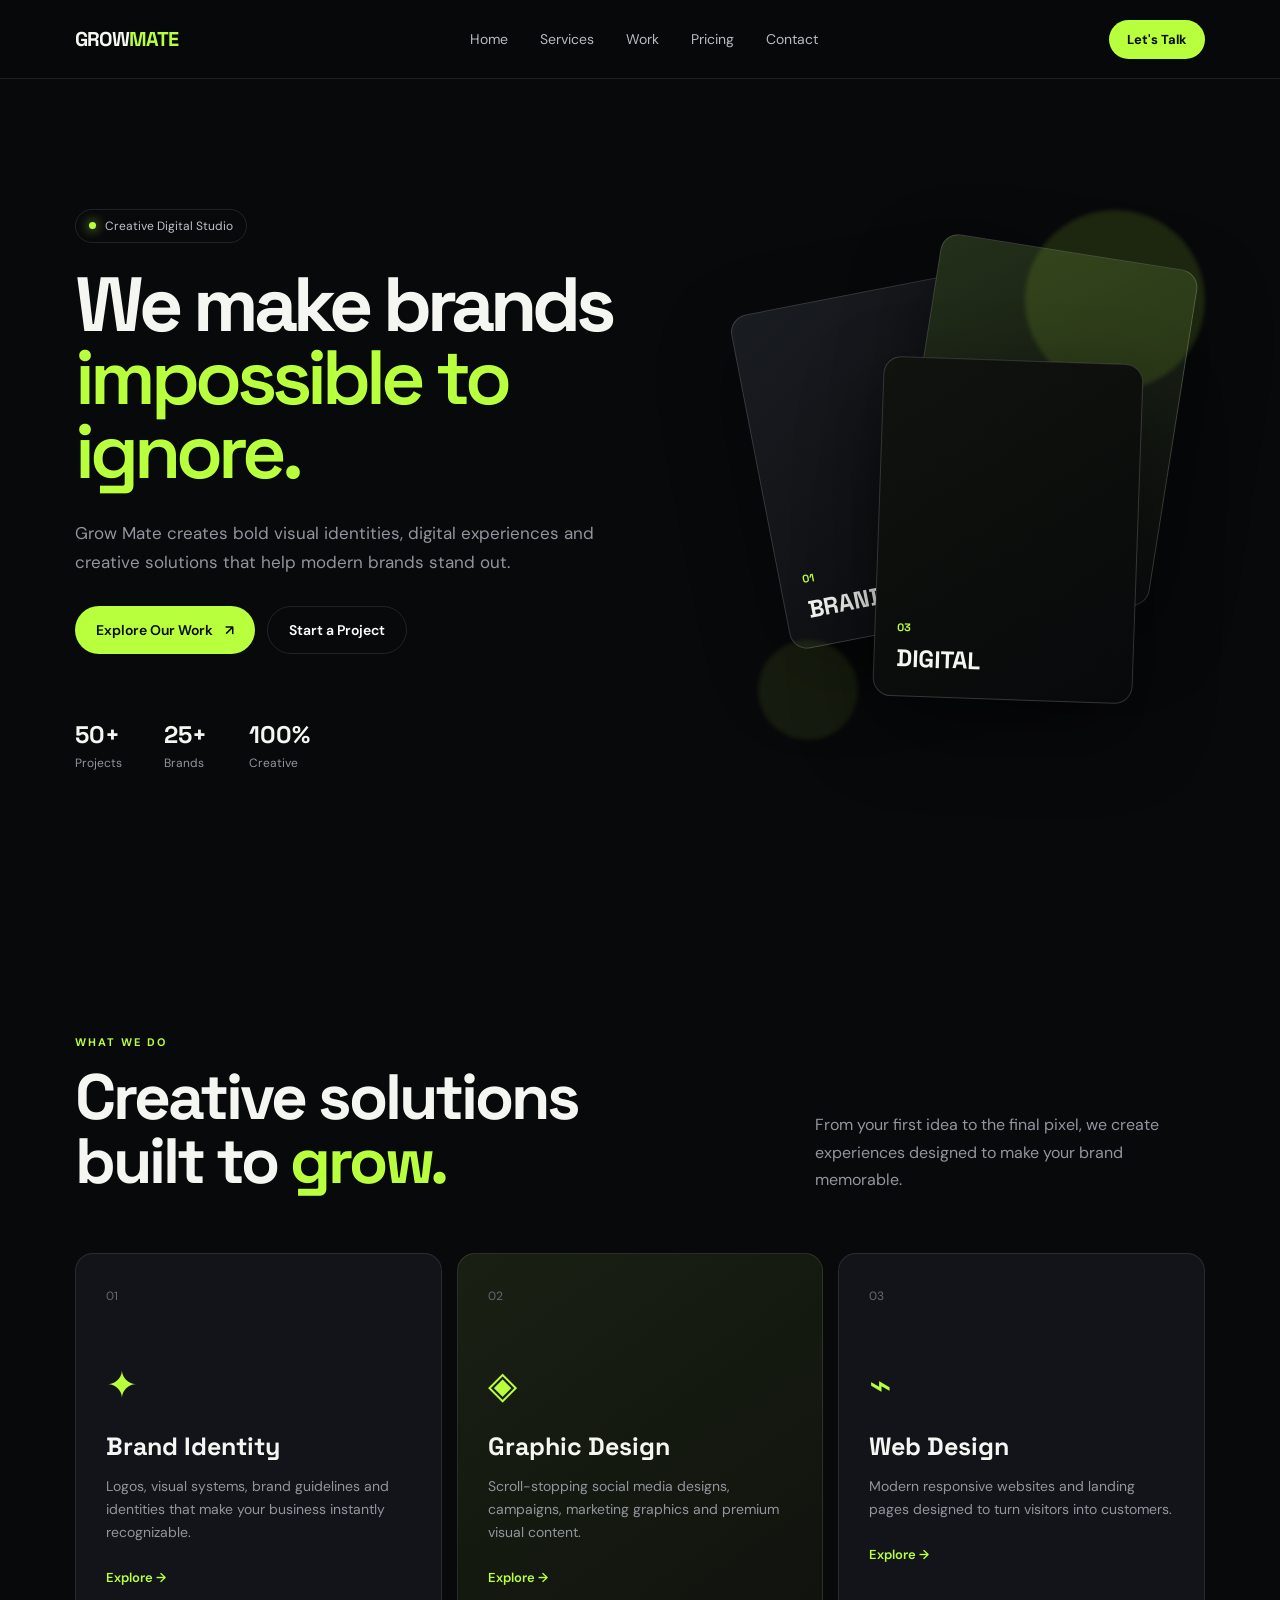
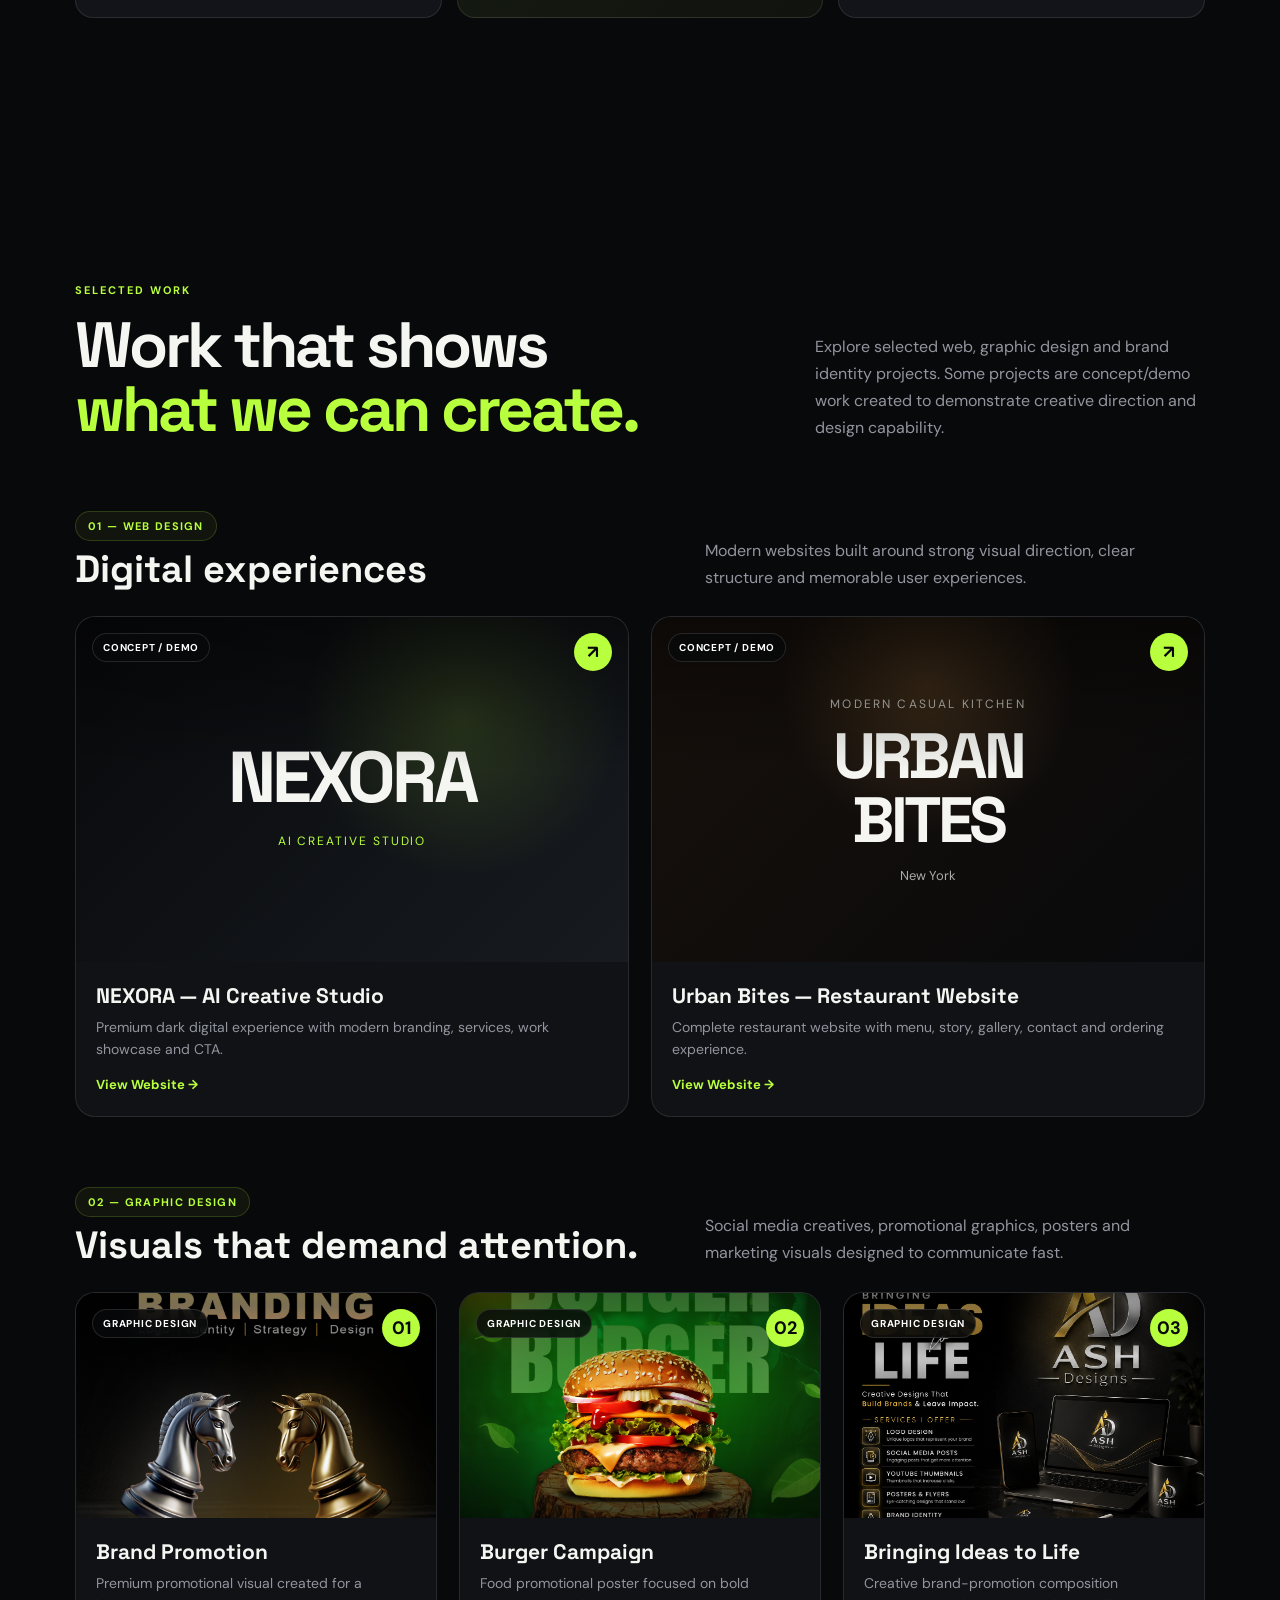
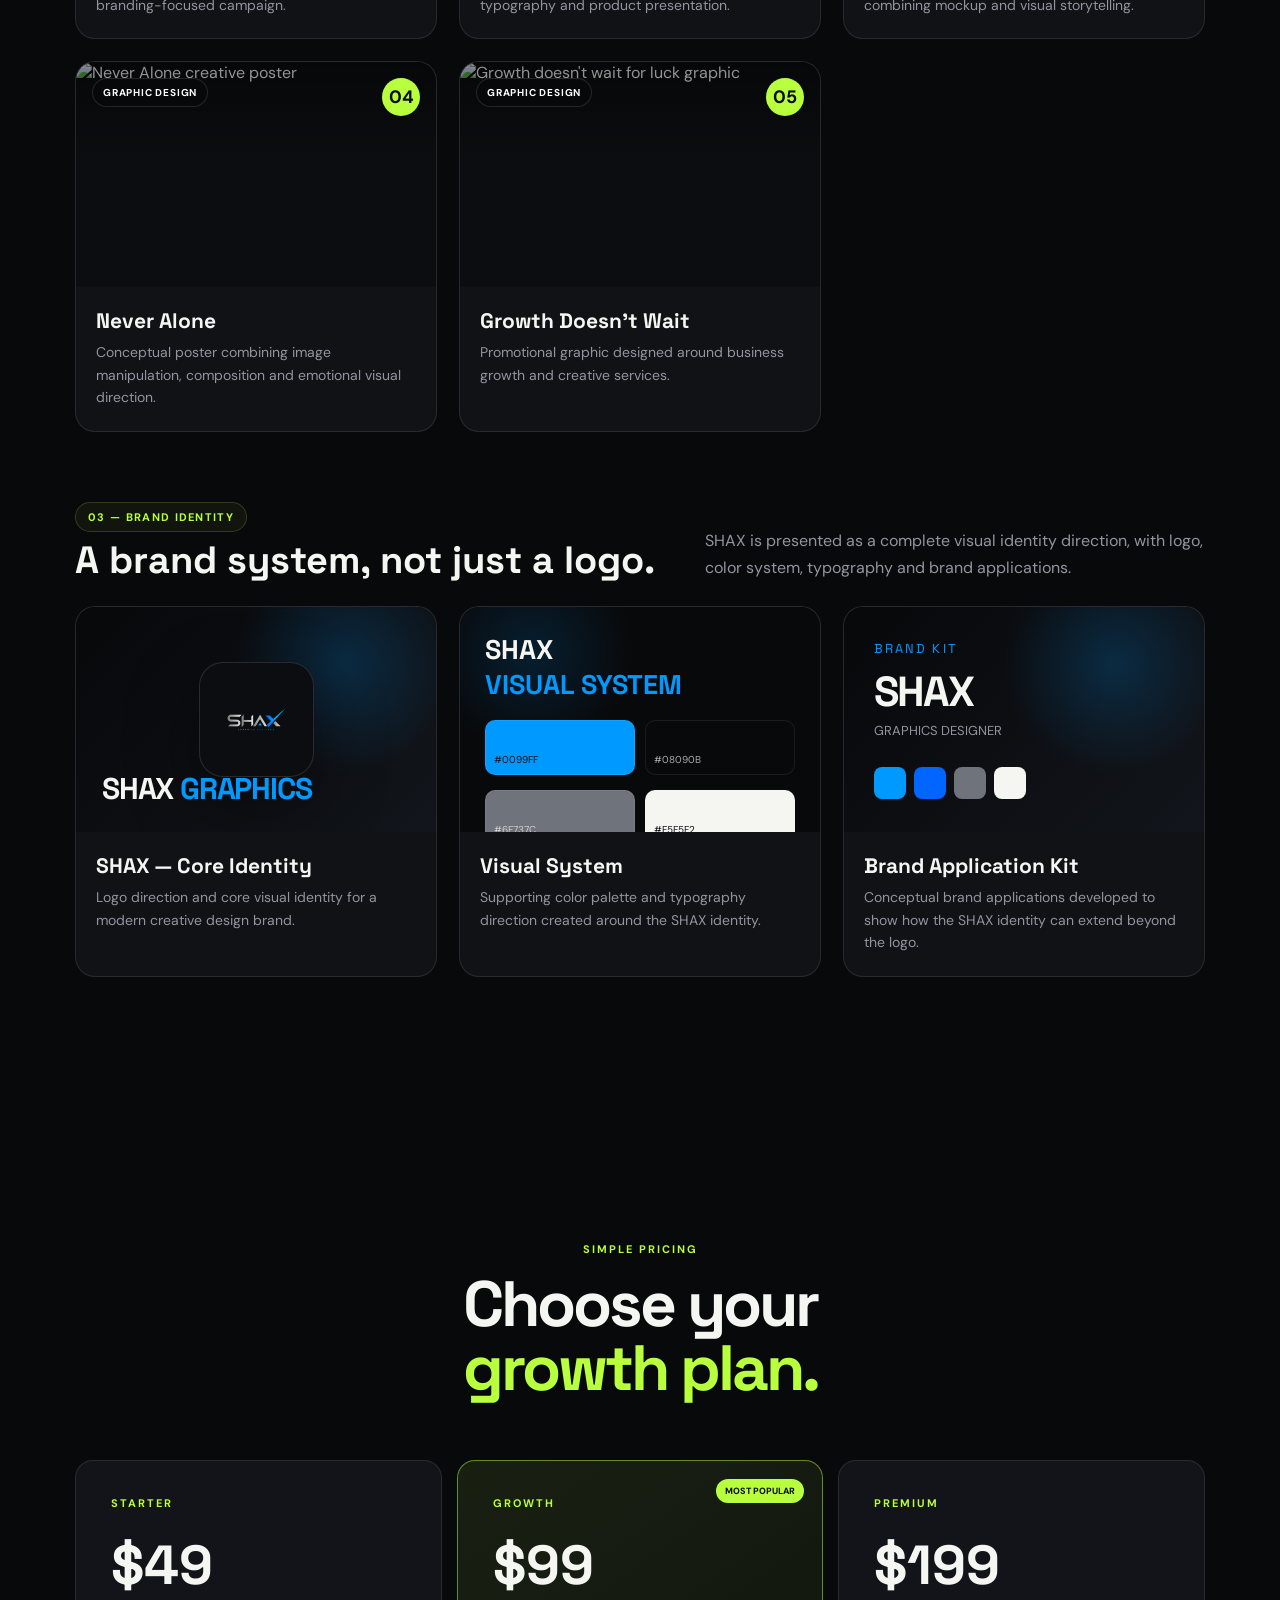
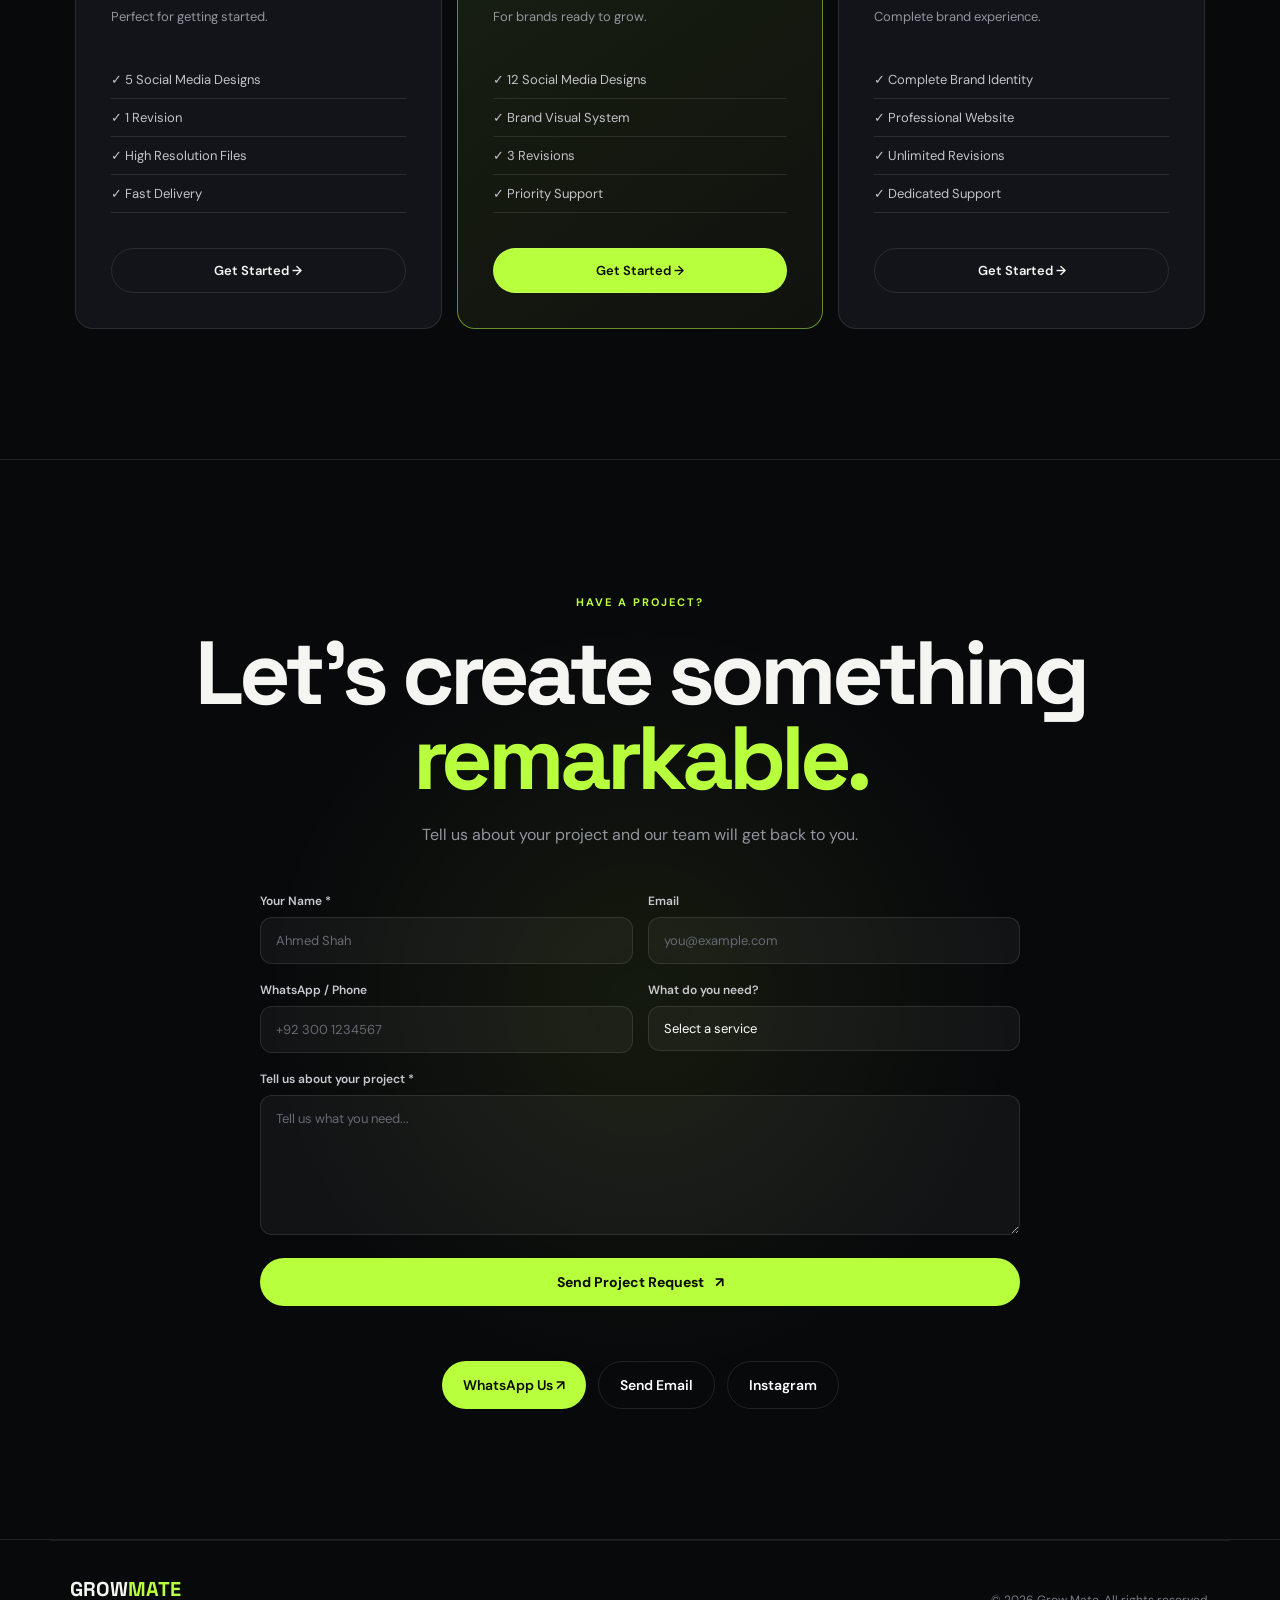
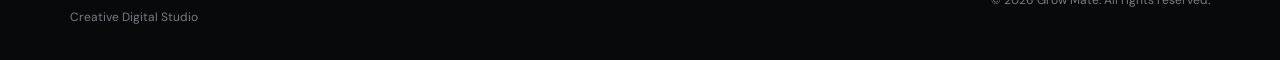
==== commit 29f82418: "Update index.html" ====
--- a/index.html
+++ b/index.html
@@ -997,7 +997,7 @@
             <div class="portfolio-image">
 
               <img
-                src="assets/portfolio/never-alone.png"
+                src="assets/portfolio/assets/portfolio/final%20poster.png"
                 alt="Never Alone creative poster"
                 loading="lazy"
               >
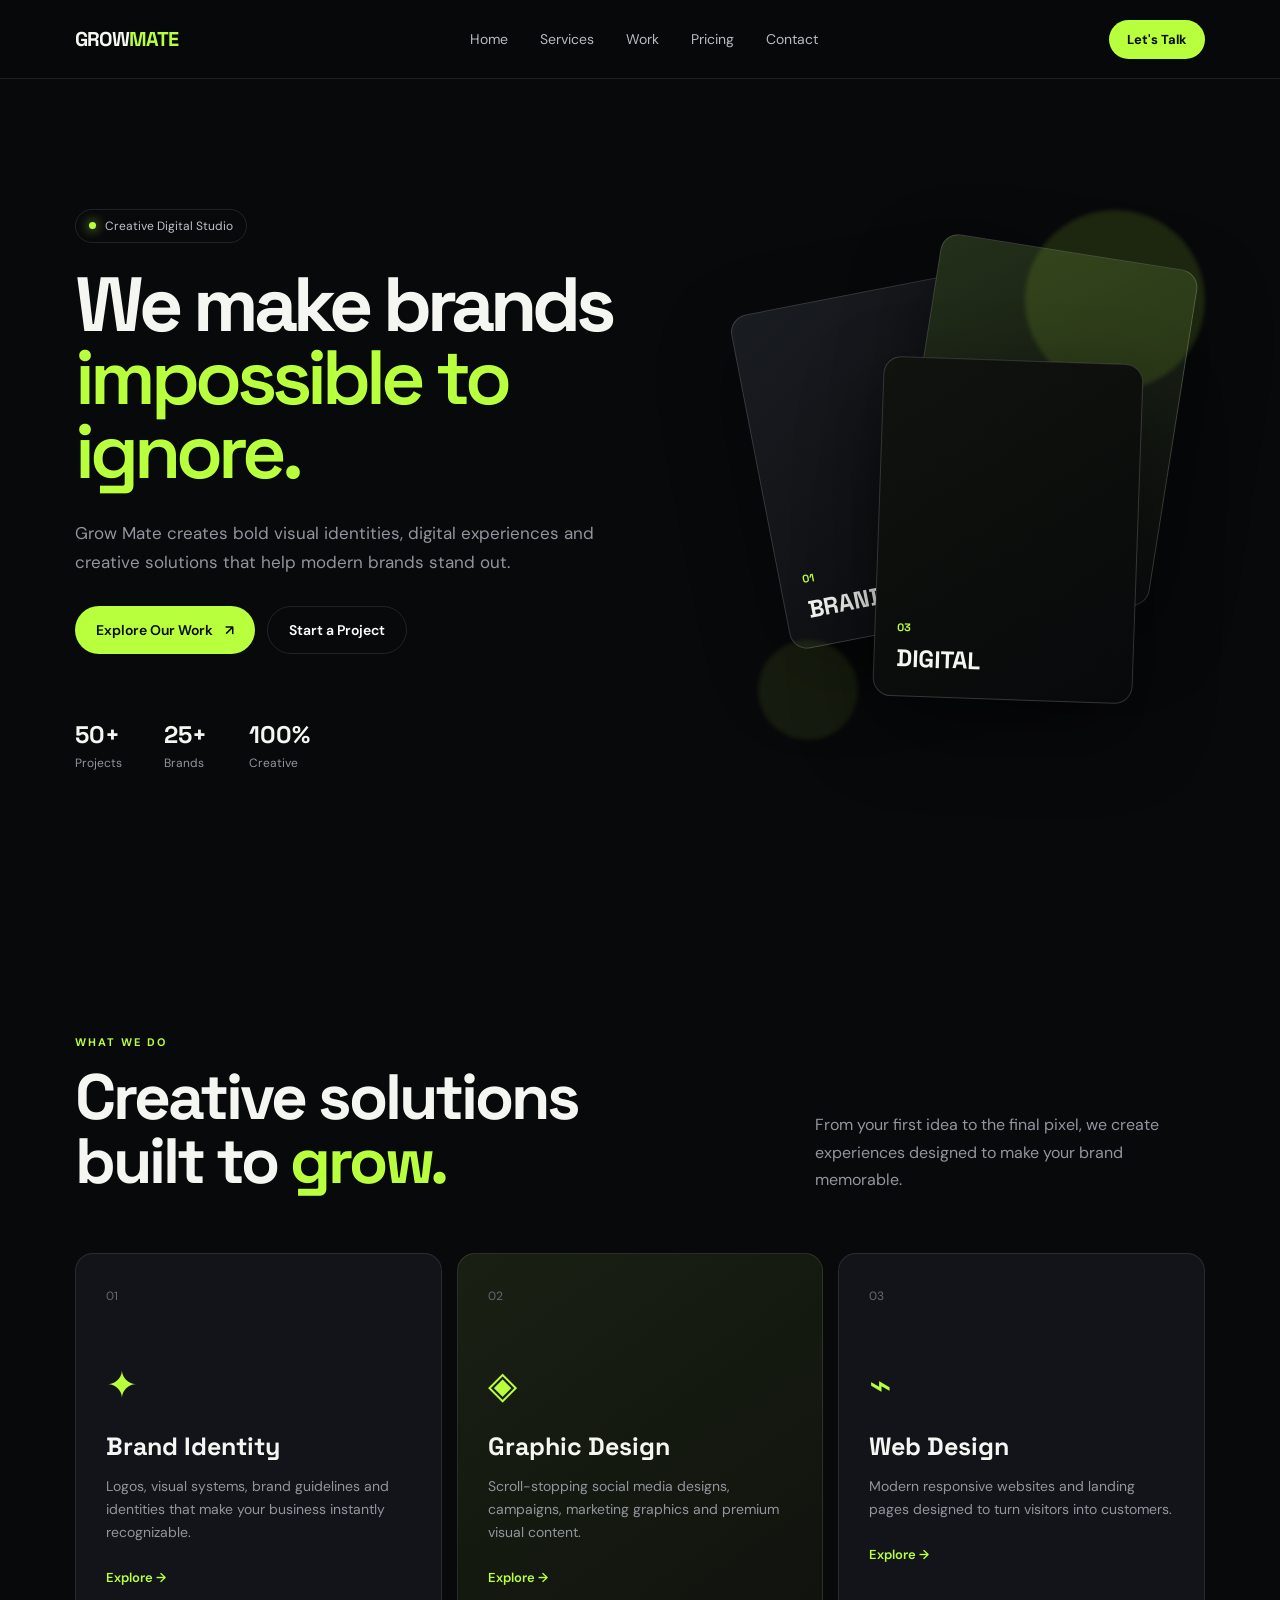
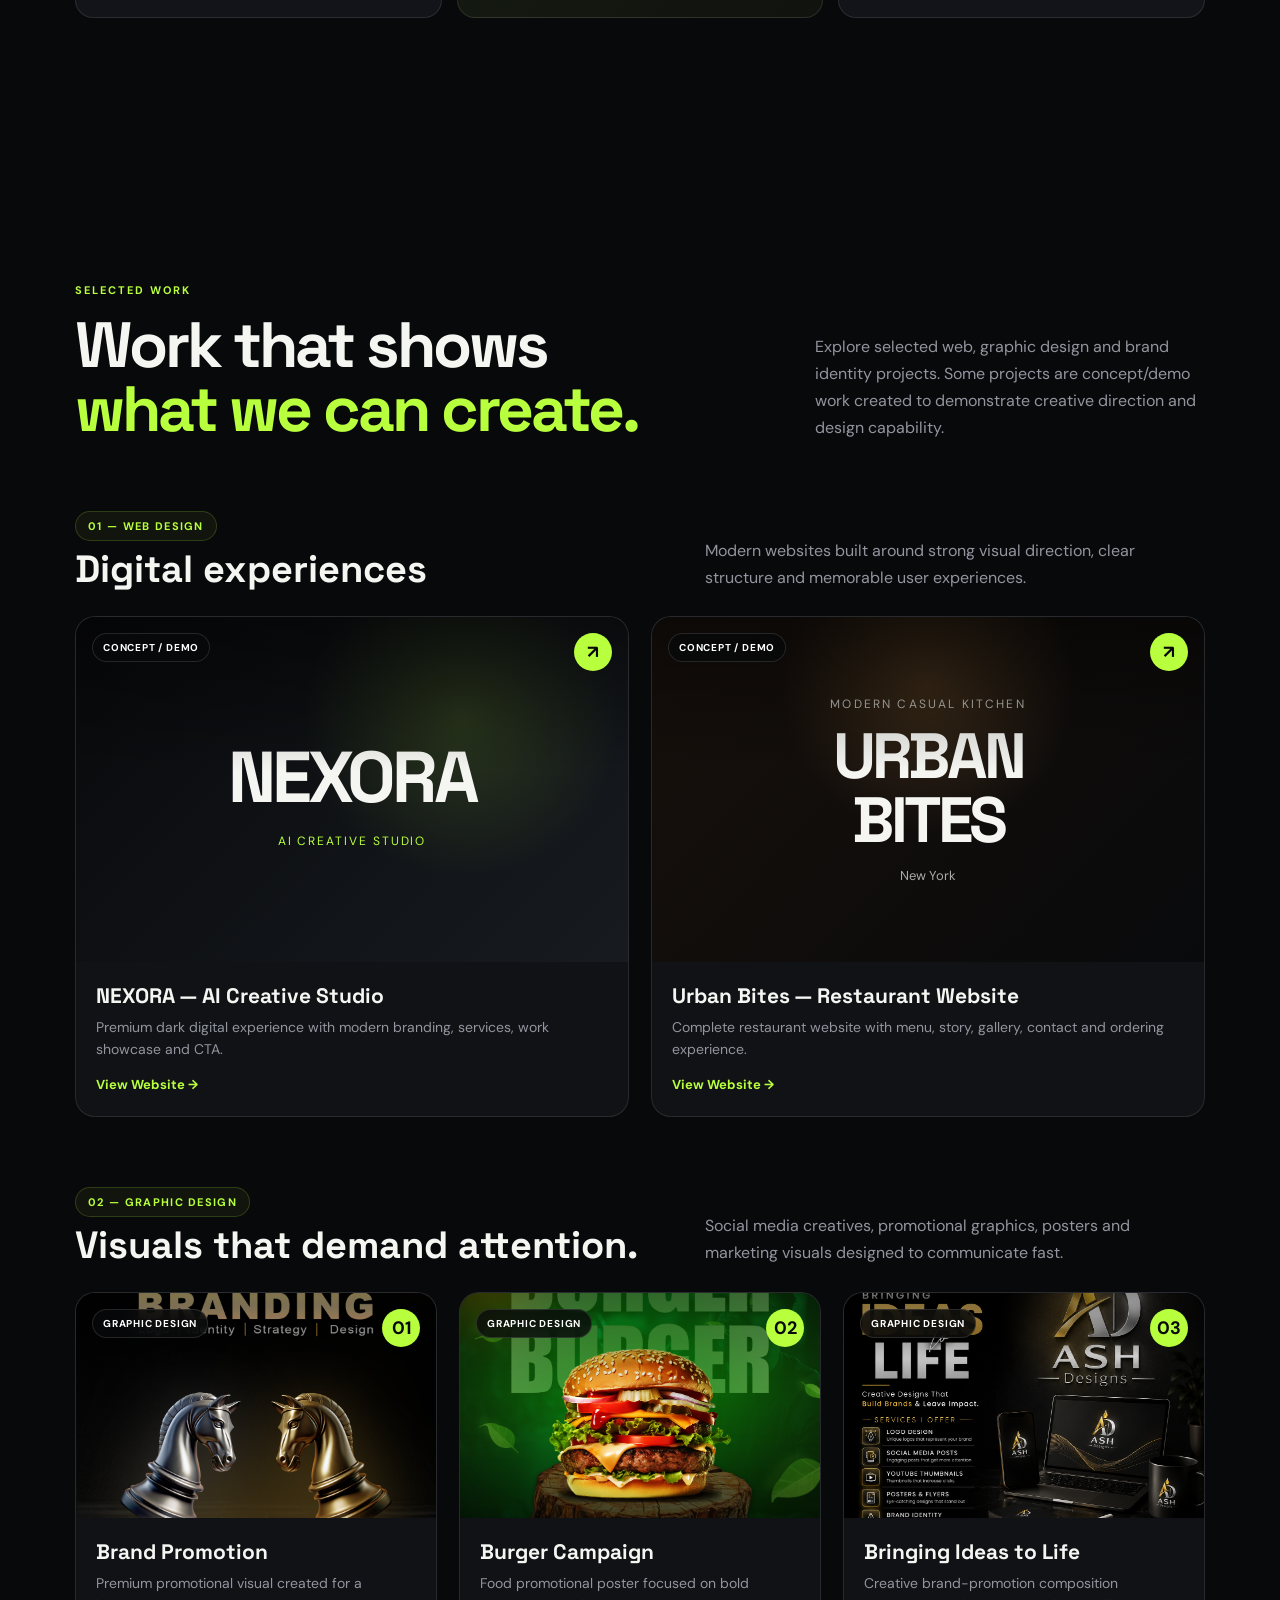
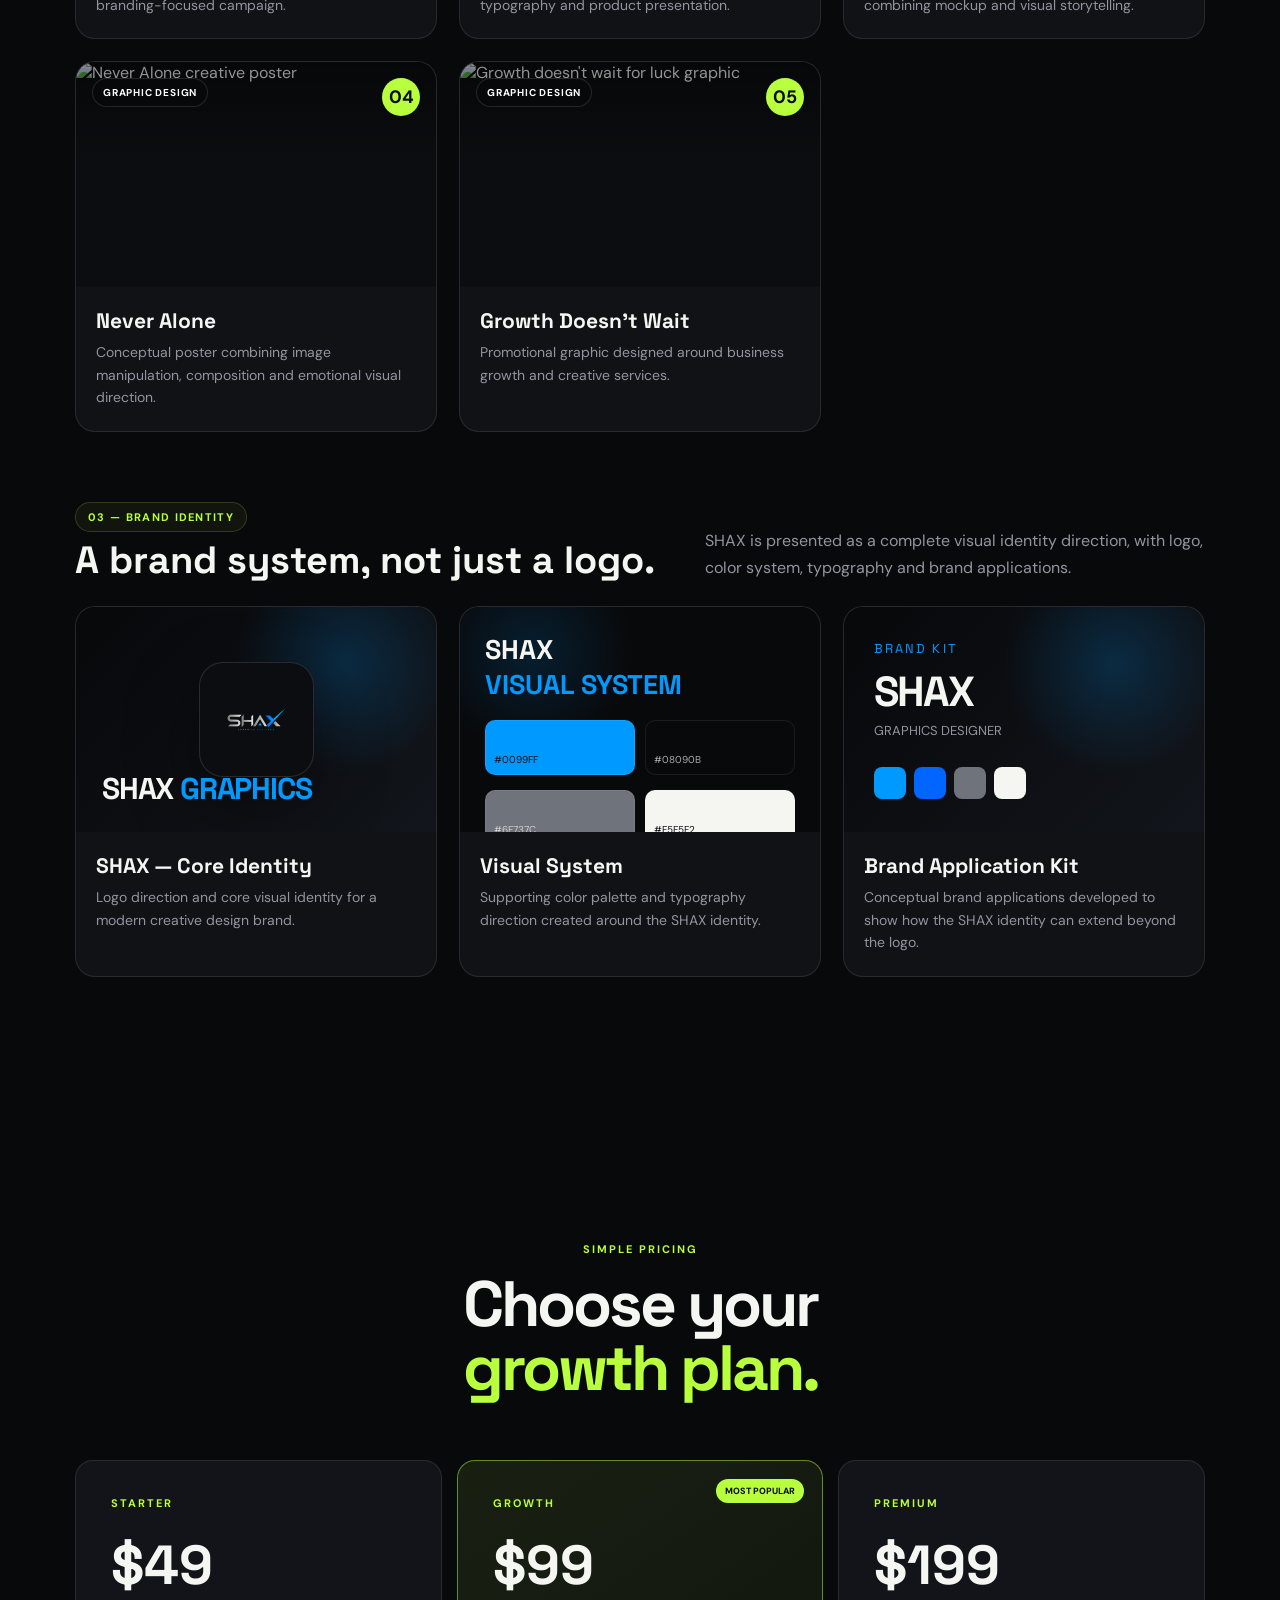
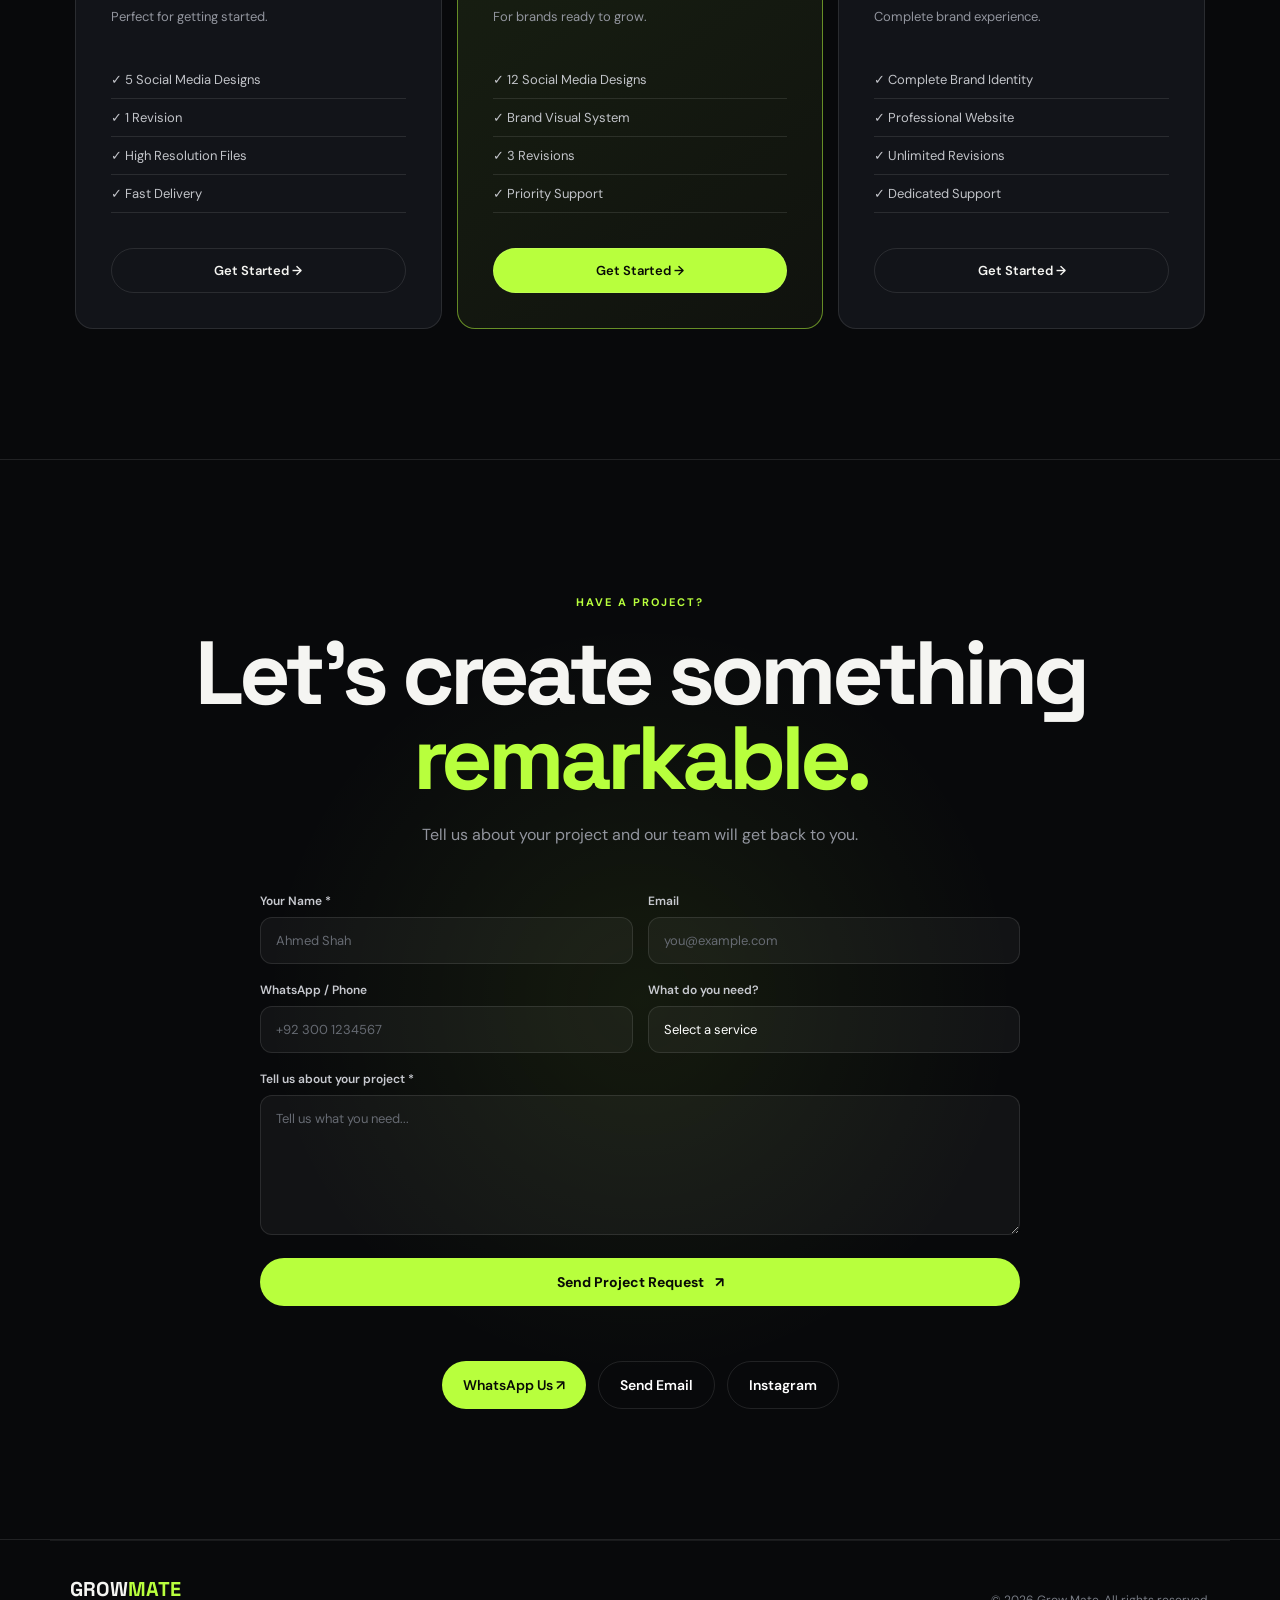
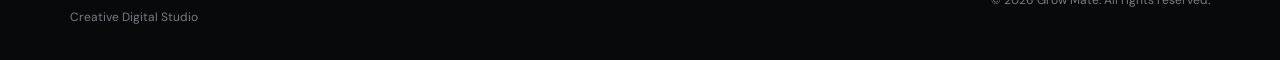
==== commit 51fbba9a: "Update index.html" ====
--- a/index.html
+++ b/index.html
@@ -997,7 +997,7 @@
             <div class="portfolio-image">
 
               <img
-                src="assets/portfolio/assets/portfolio/final%20poster.png"
+                src="assets/portfolio/final%20poster.png"
                 alt="Never Alone creative poster"
                 loading="lazy"
               >
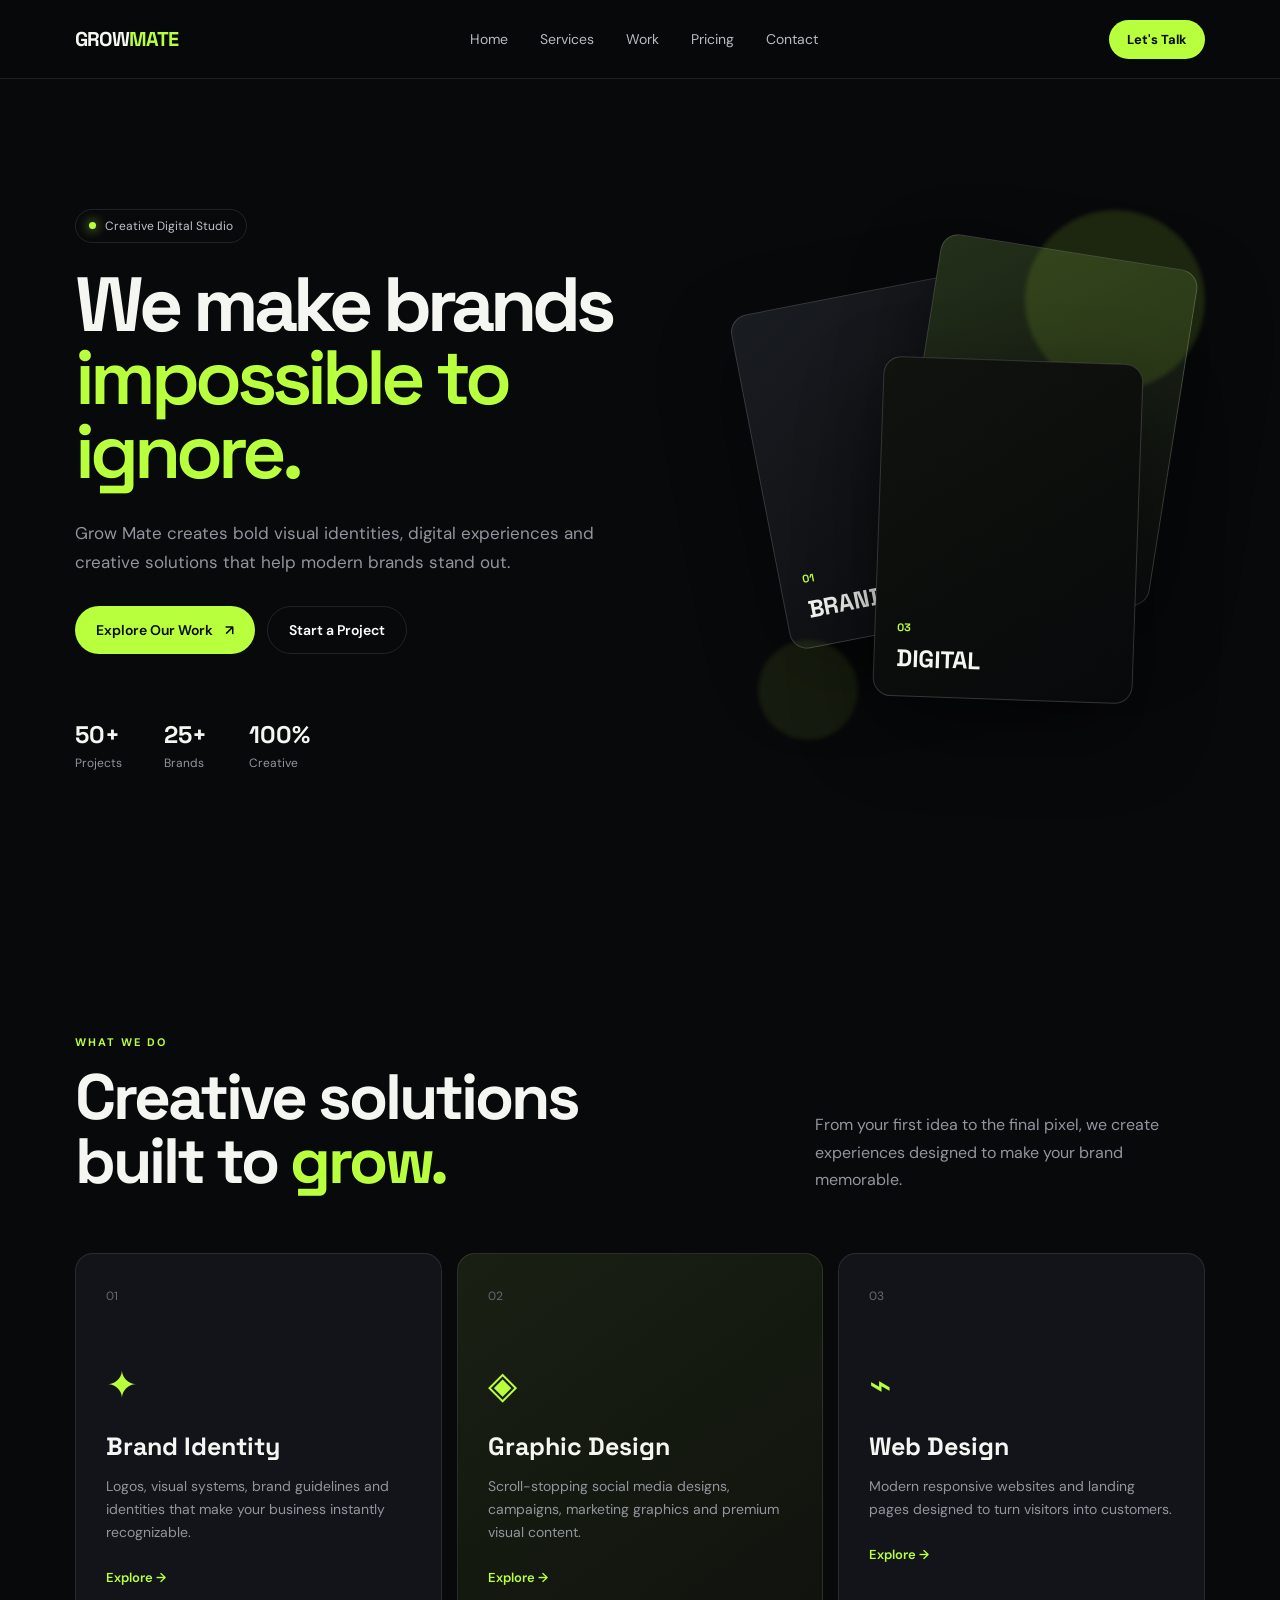
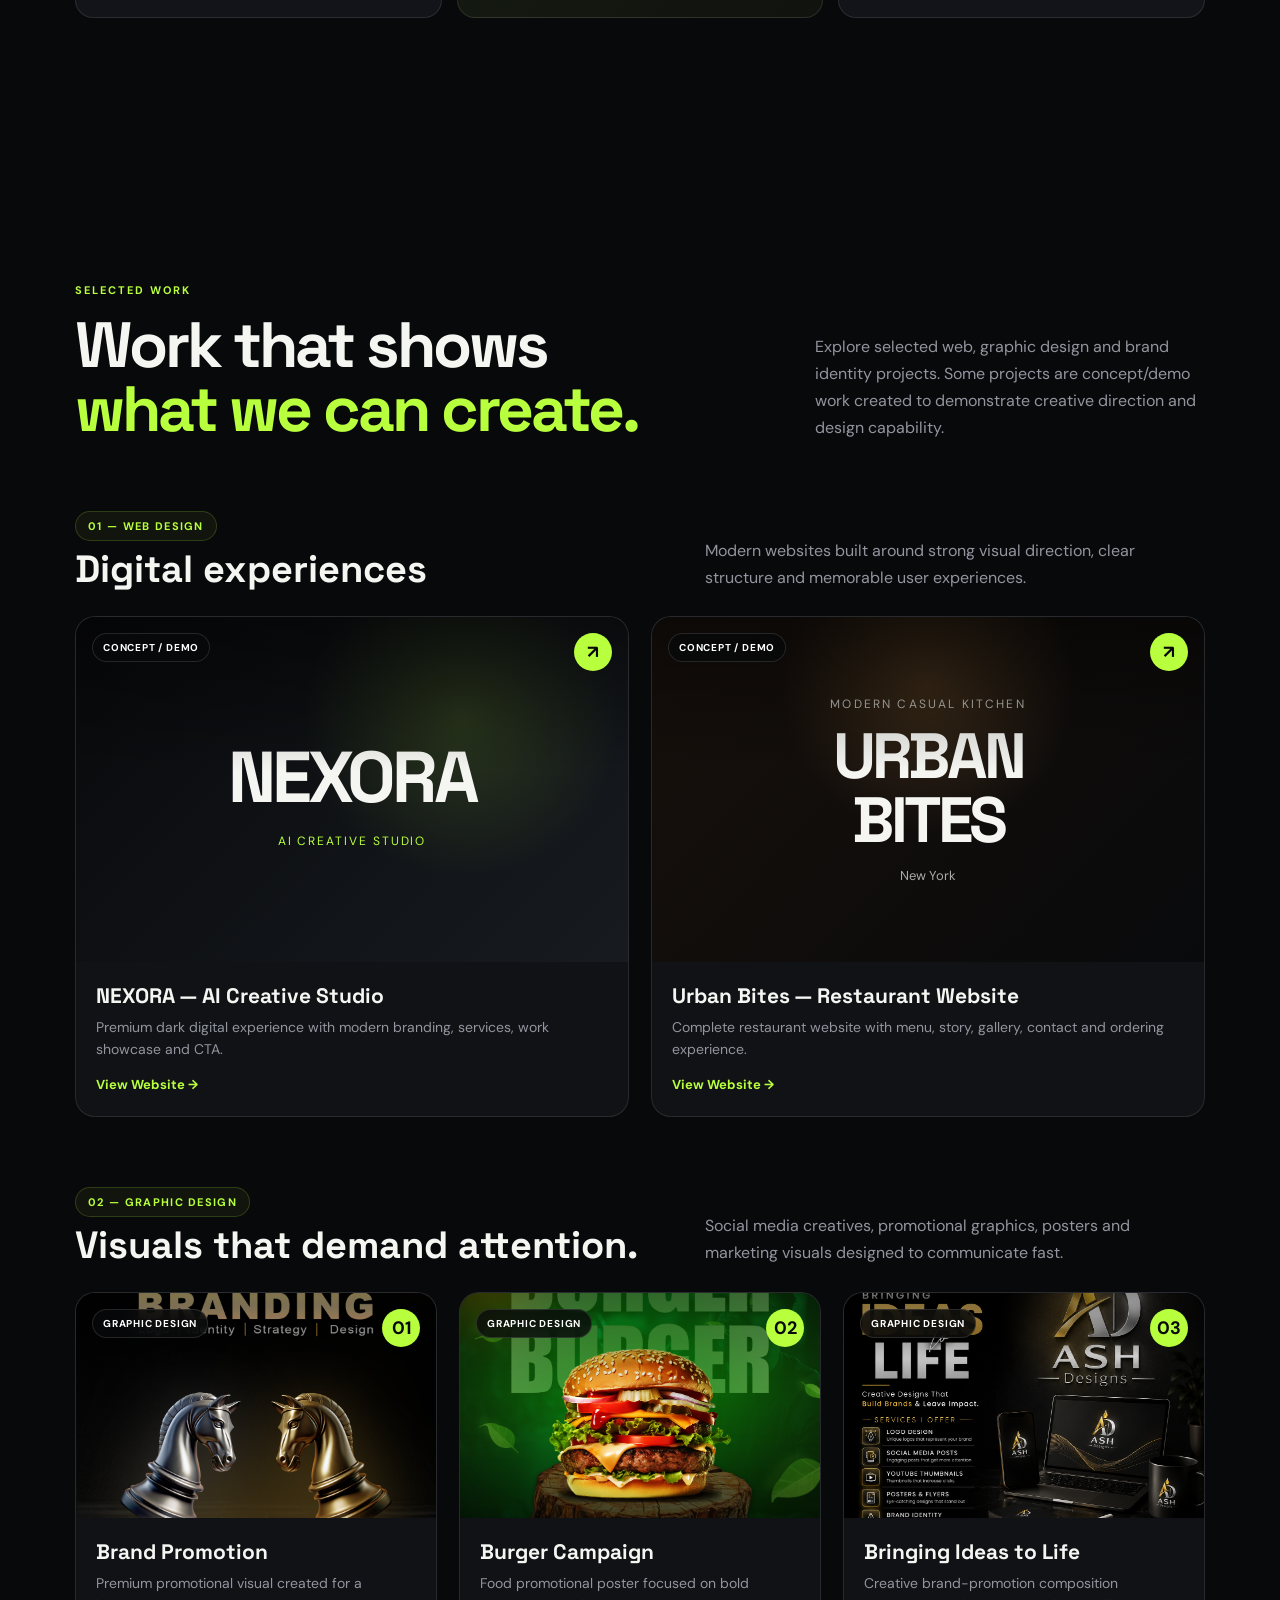
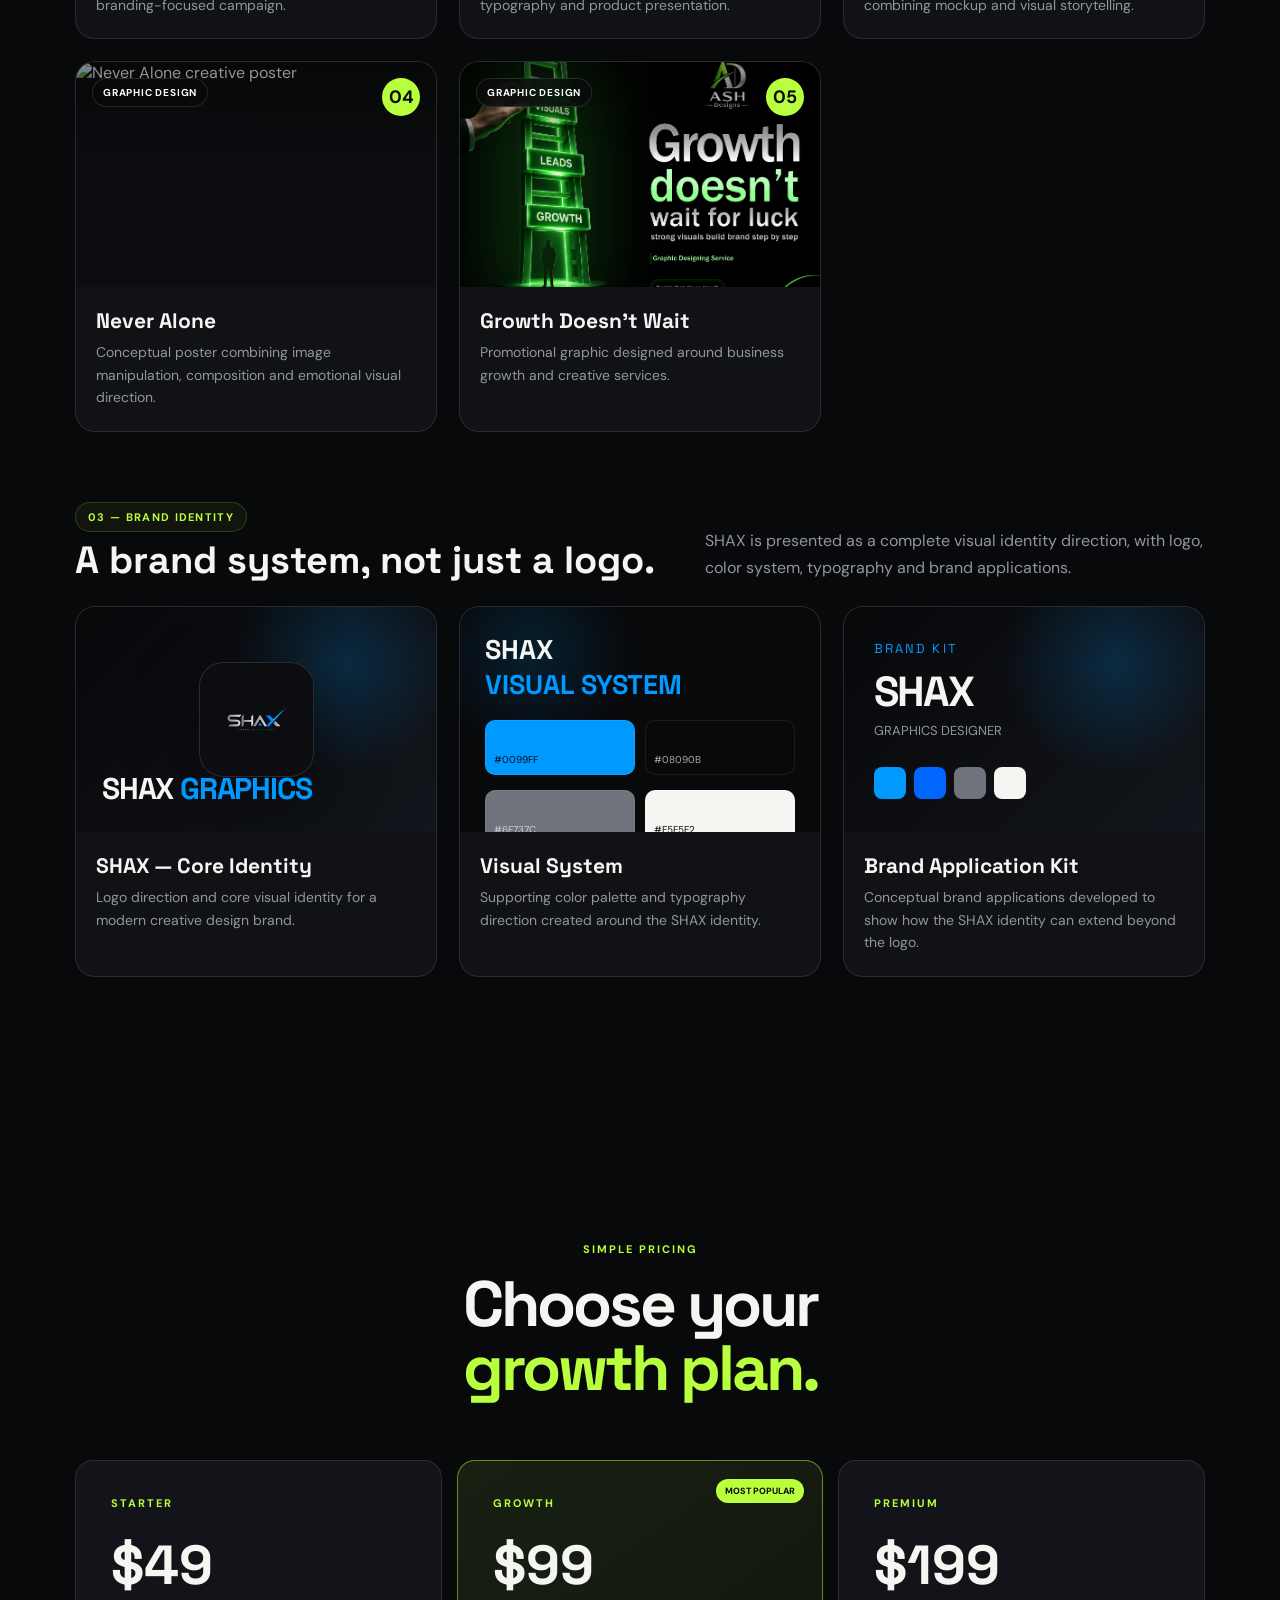
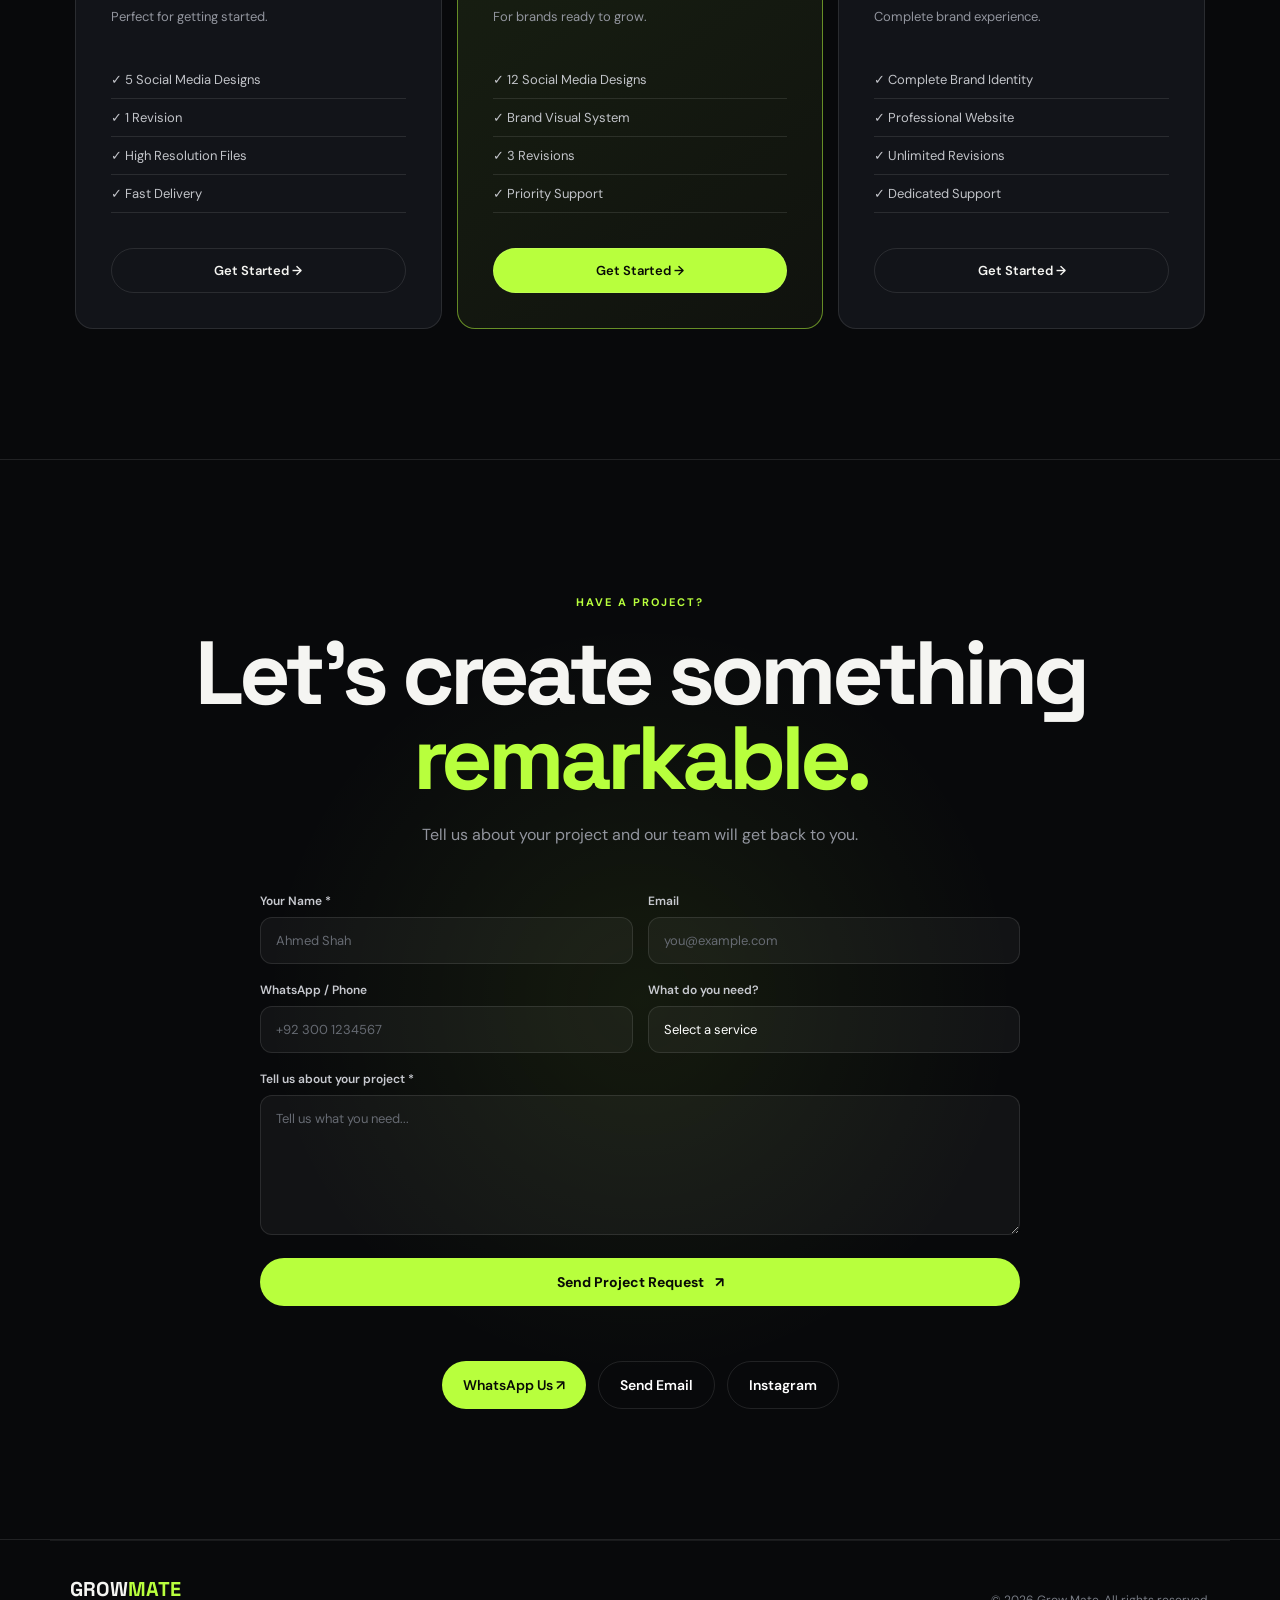
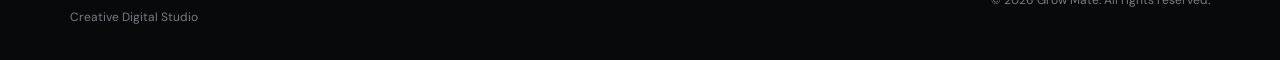
==== commit b732ad75: "Update index.html" ====
--- a/index.html
+++ b/index.html
@@ -1039,7 +1039,7 @@
             <div class="portfolio-image">
 
               <img
-                src="assets/portfolio/growth.png"
+                src="assets/portfolio/ppost.png"
                 alt="Growth doesn't wait for luck graphic"
                 loading="lazy"
               >
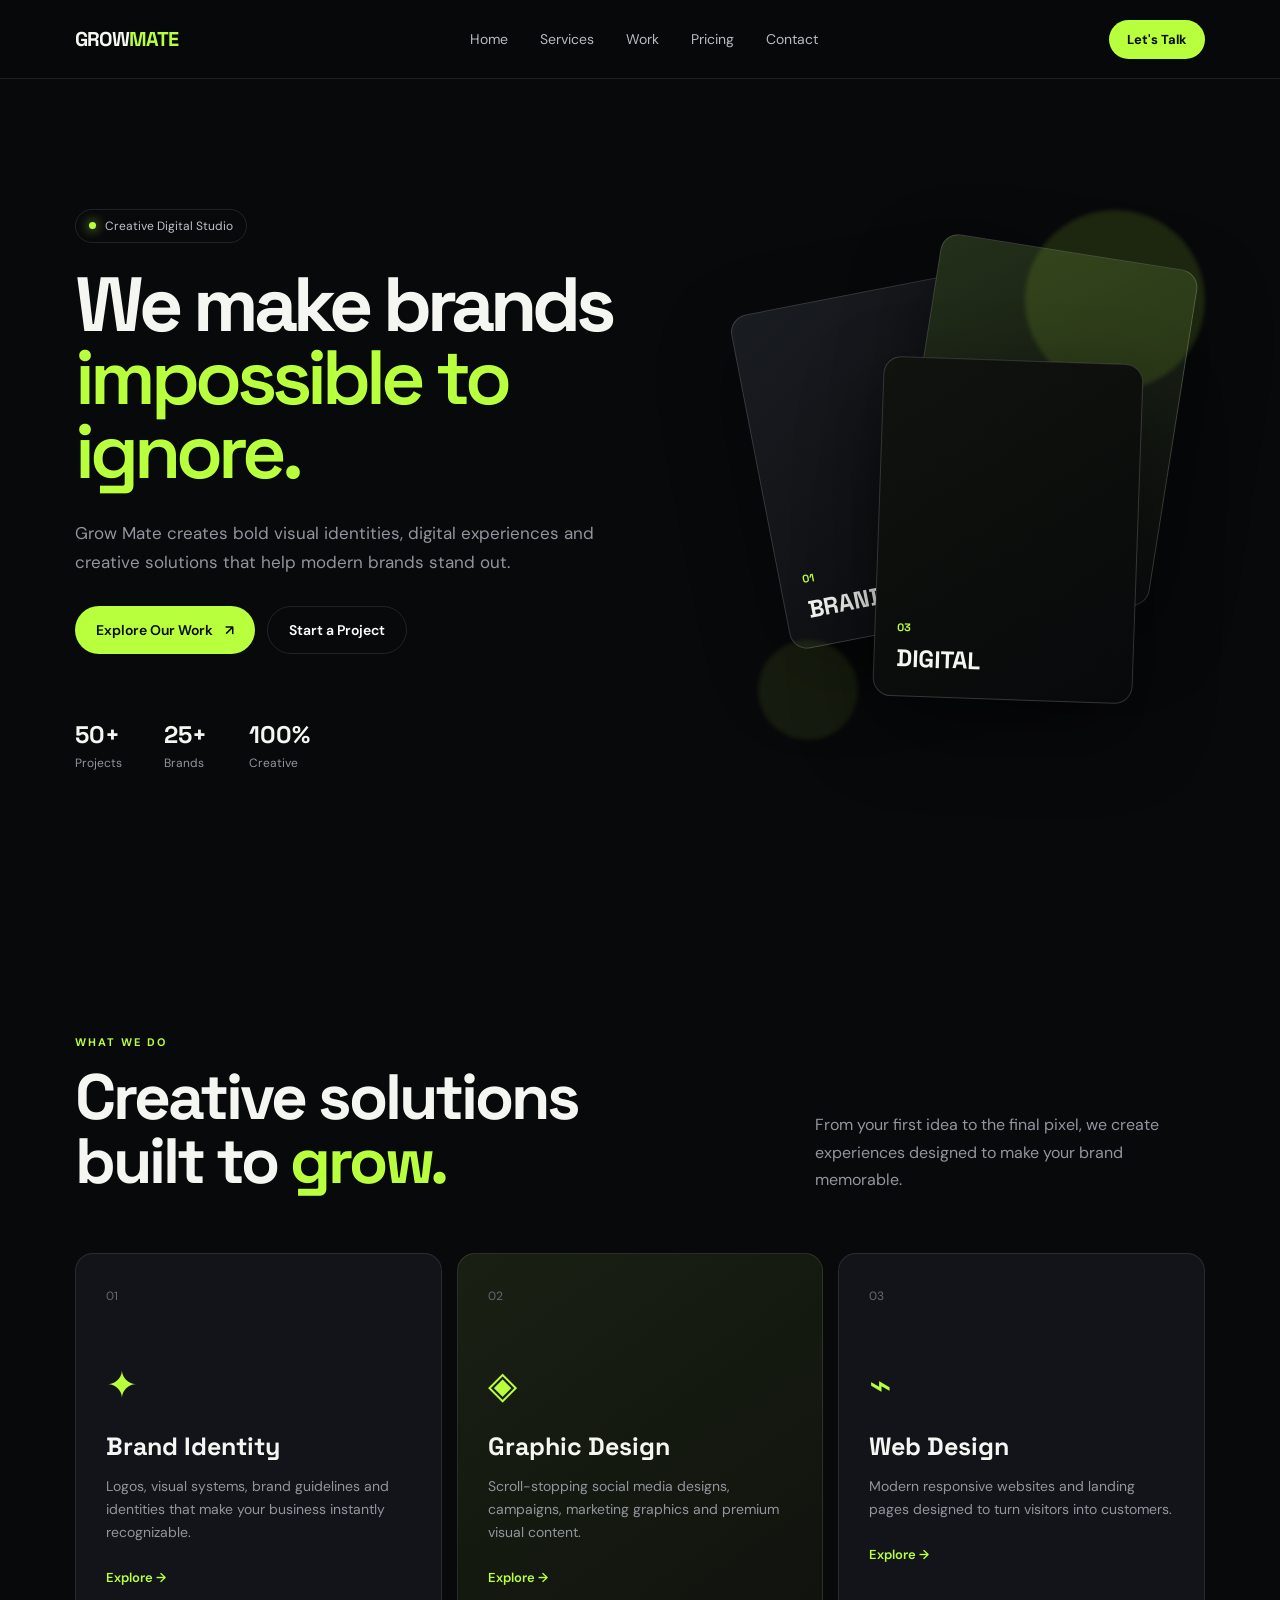
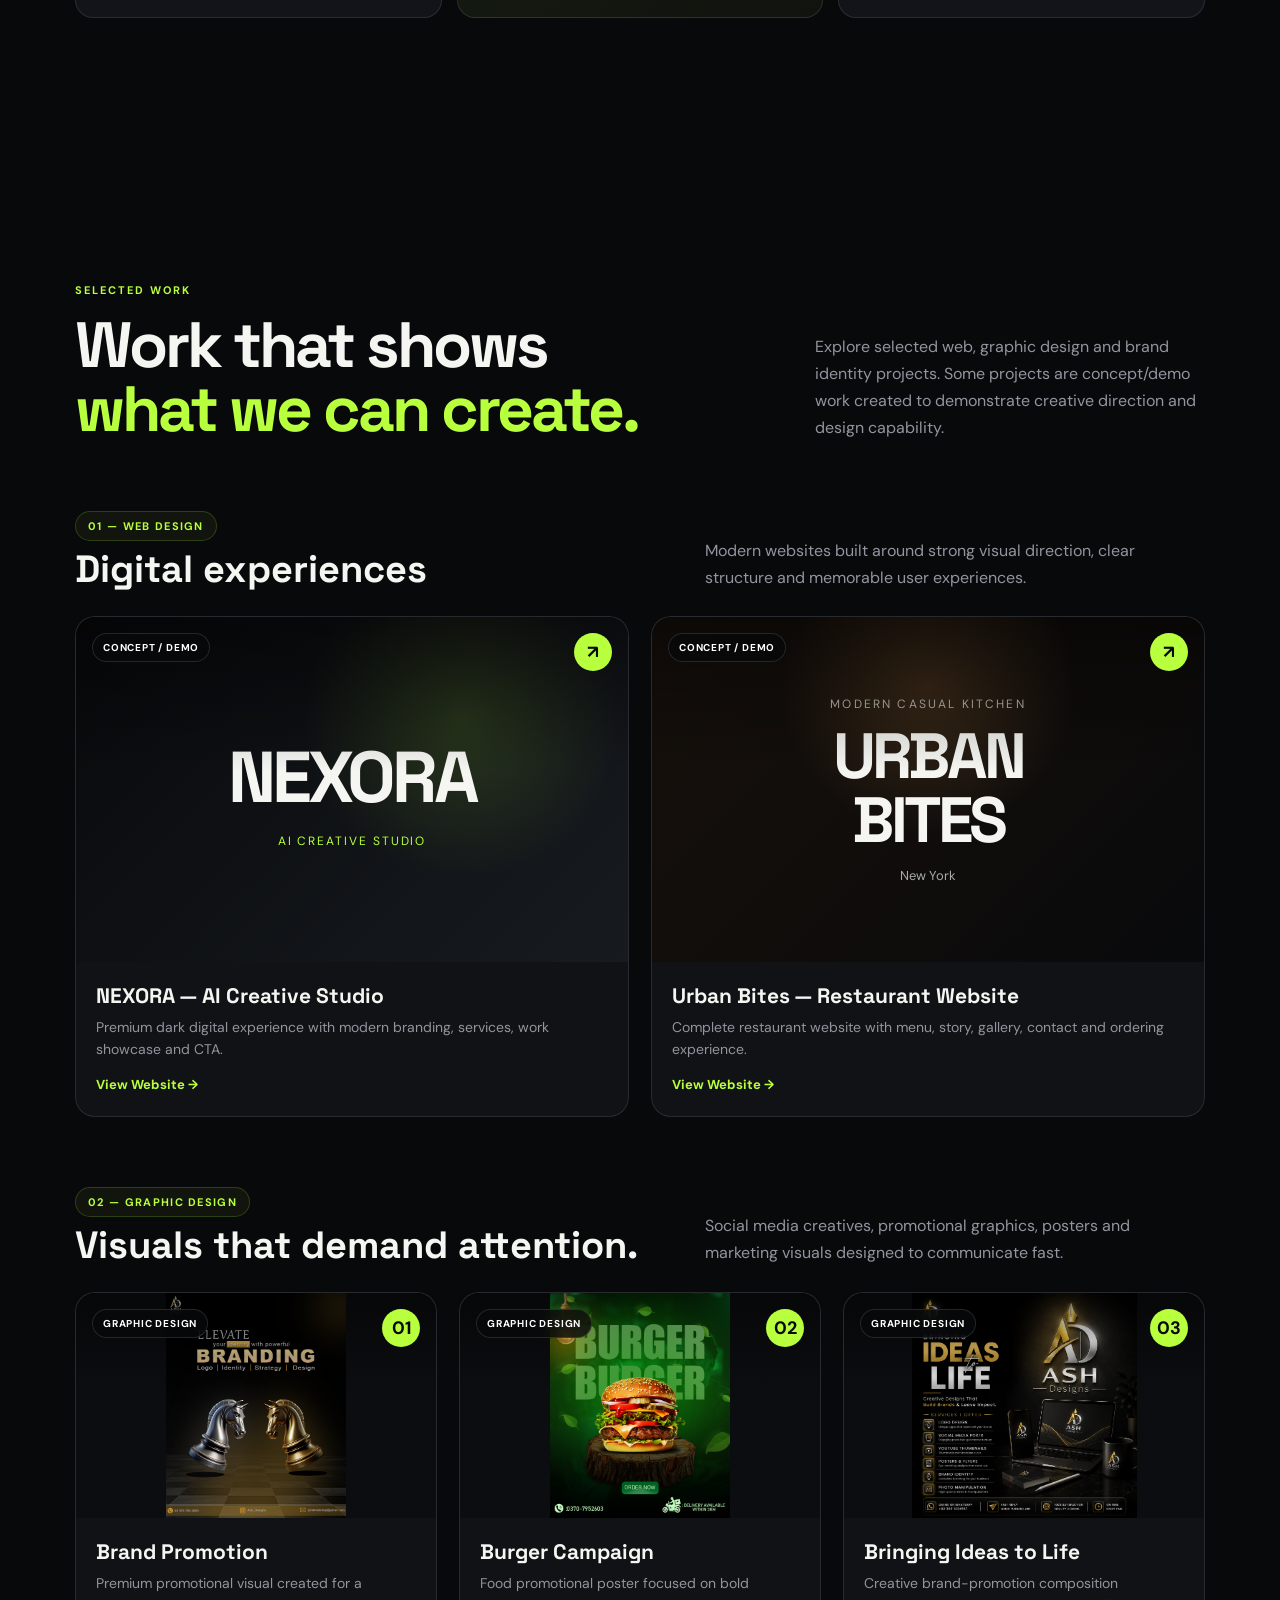
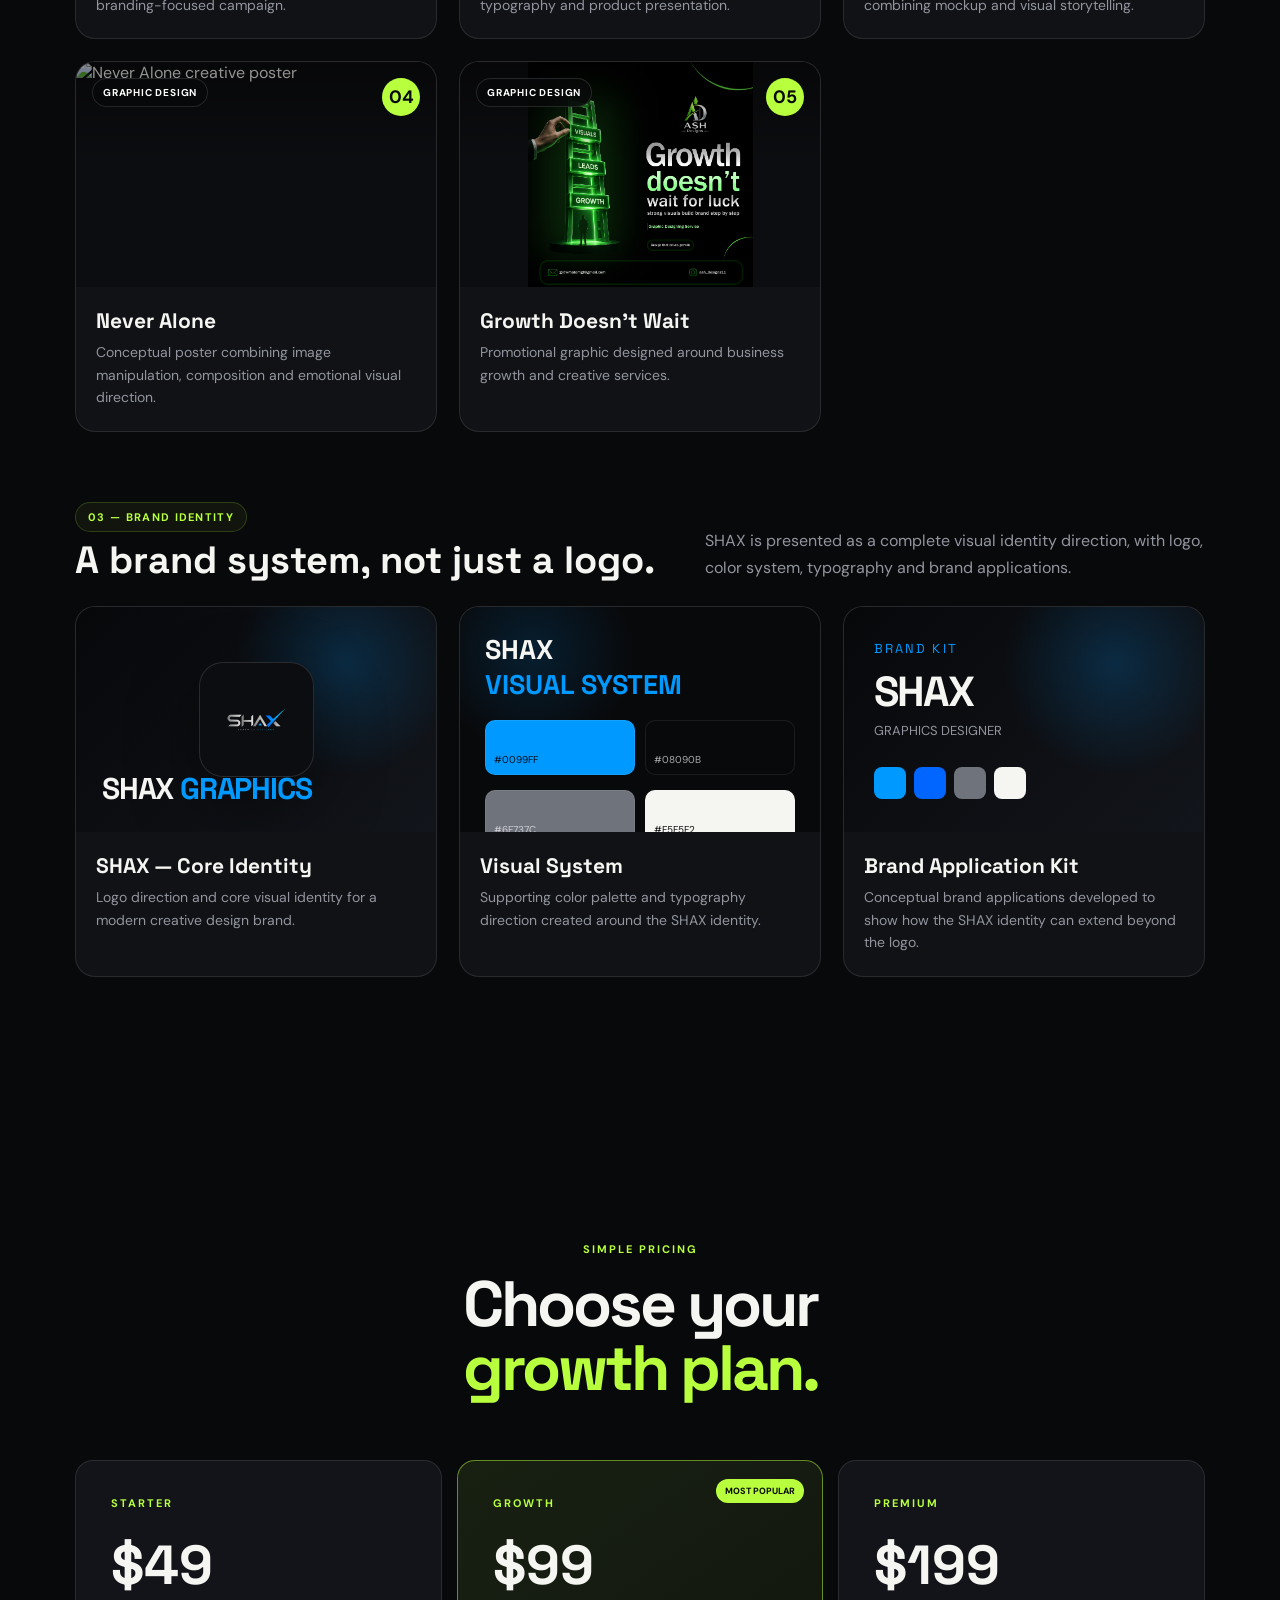
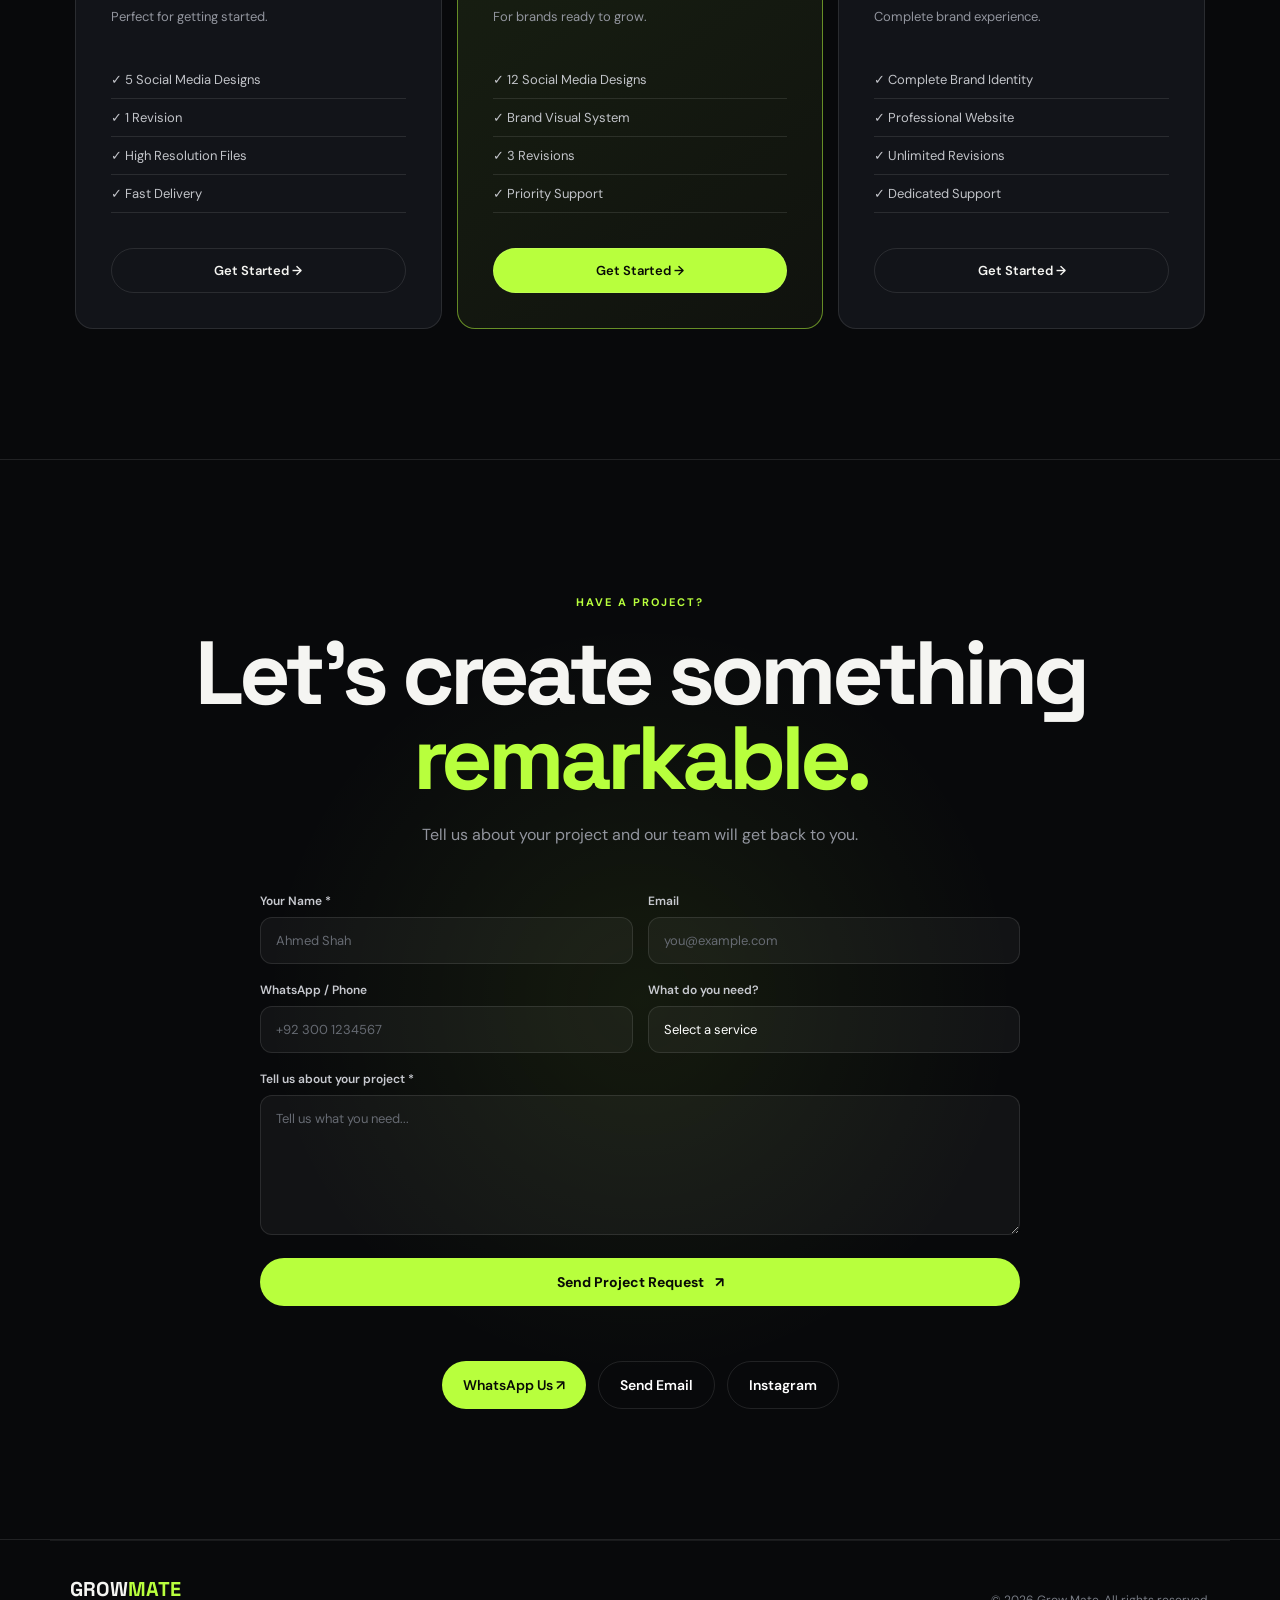
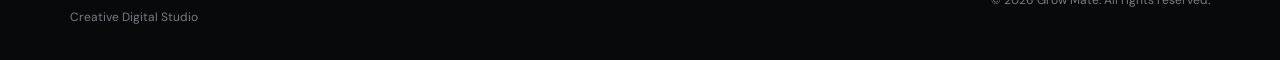
==== commit a6aa0646: "Update index.html" ====
--- a/index.html
+++ b/index.html
@@ -119,7 +119,7 @@
       width: 100%;
       height: 100%;
       display: block;
-      object-fit: cover;
+     object-fit: contain;
       transition: transform .5s ease;
     }
 
